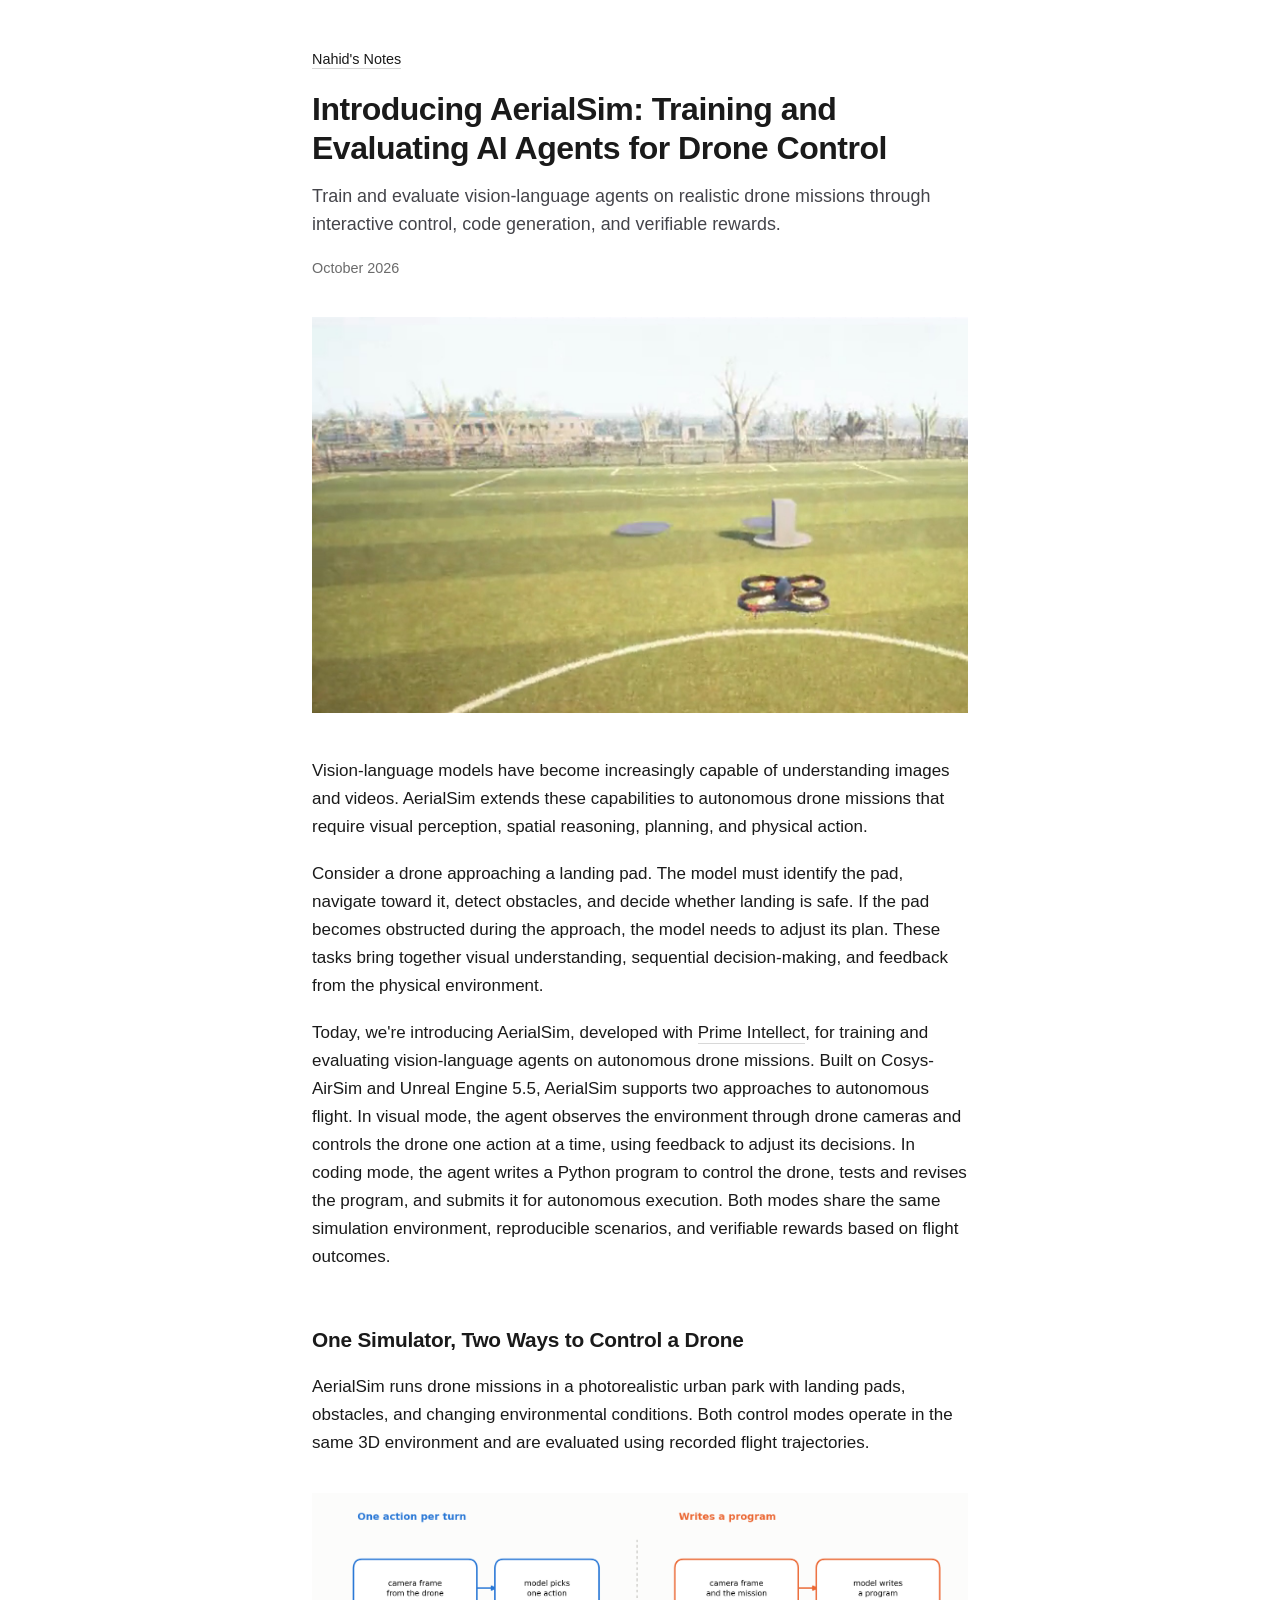
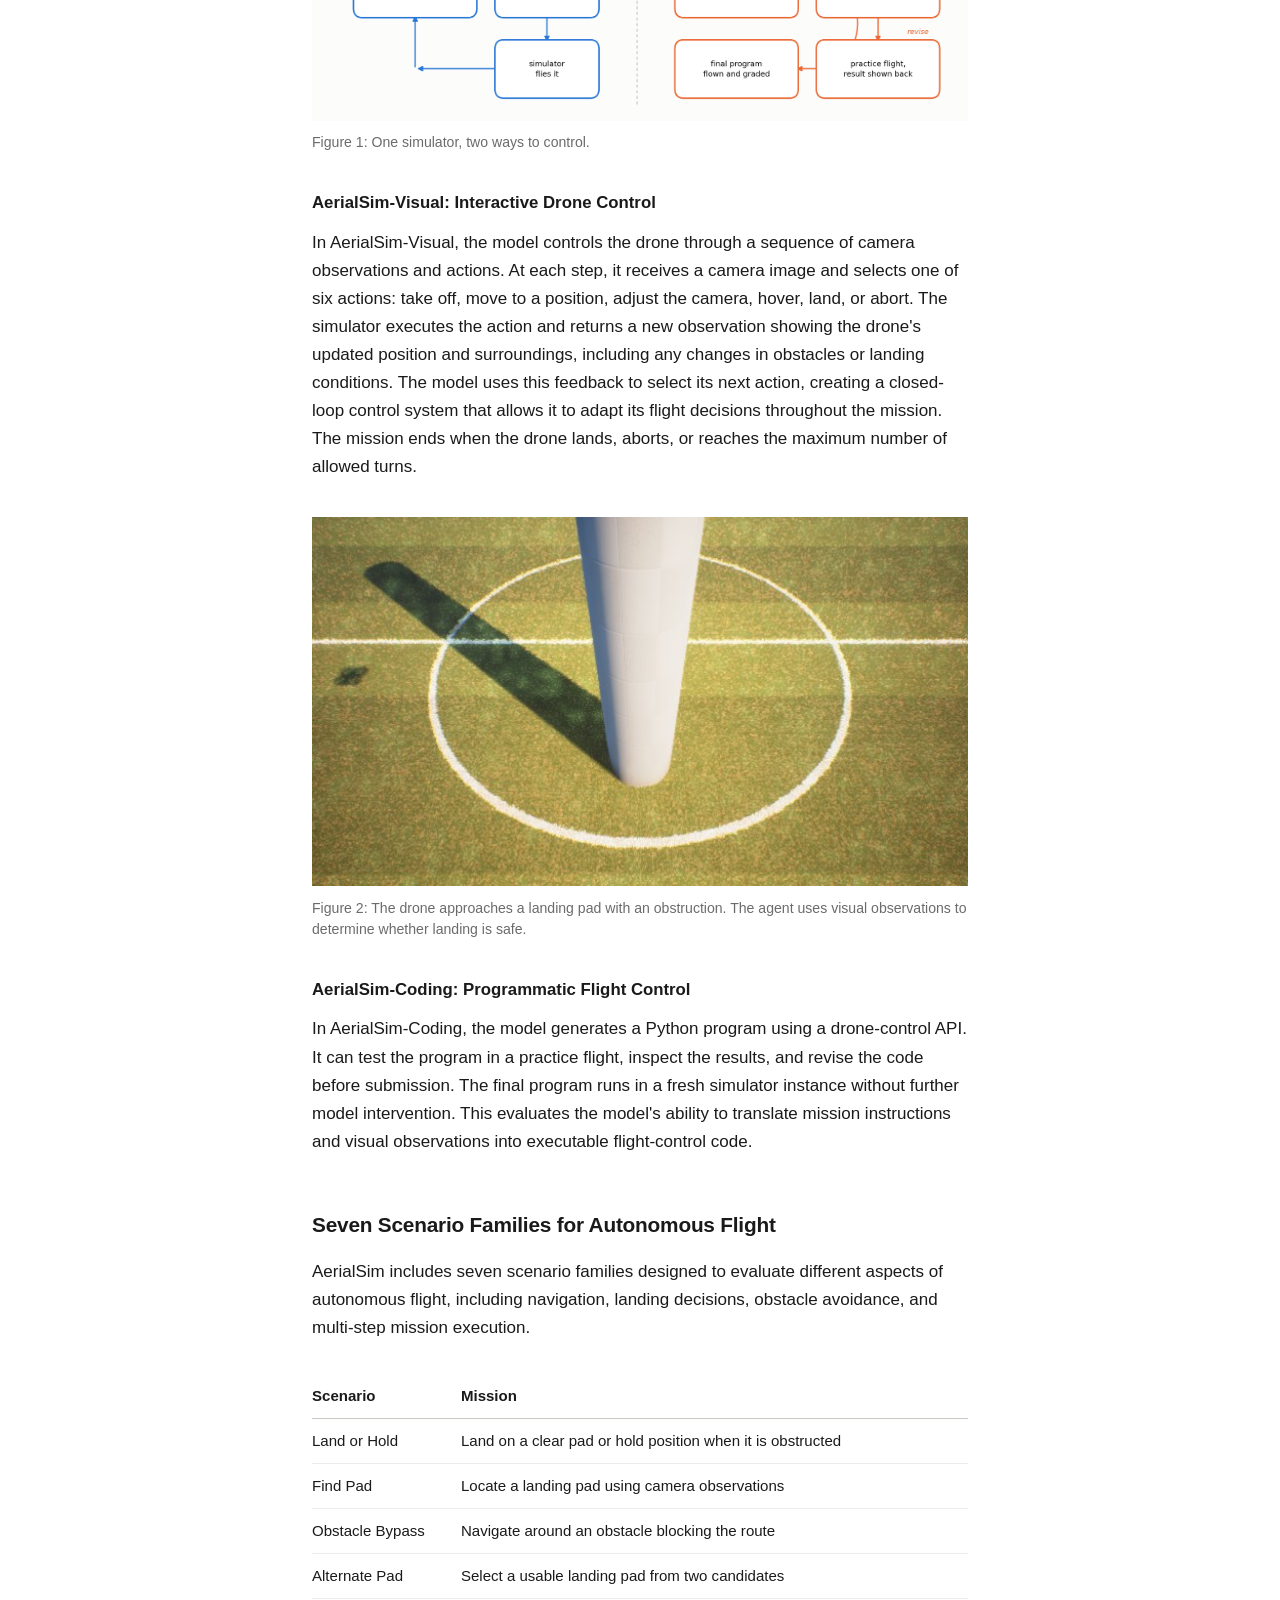
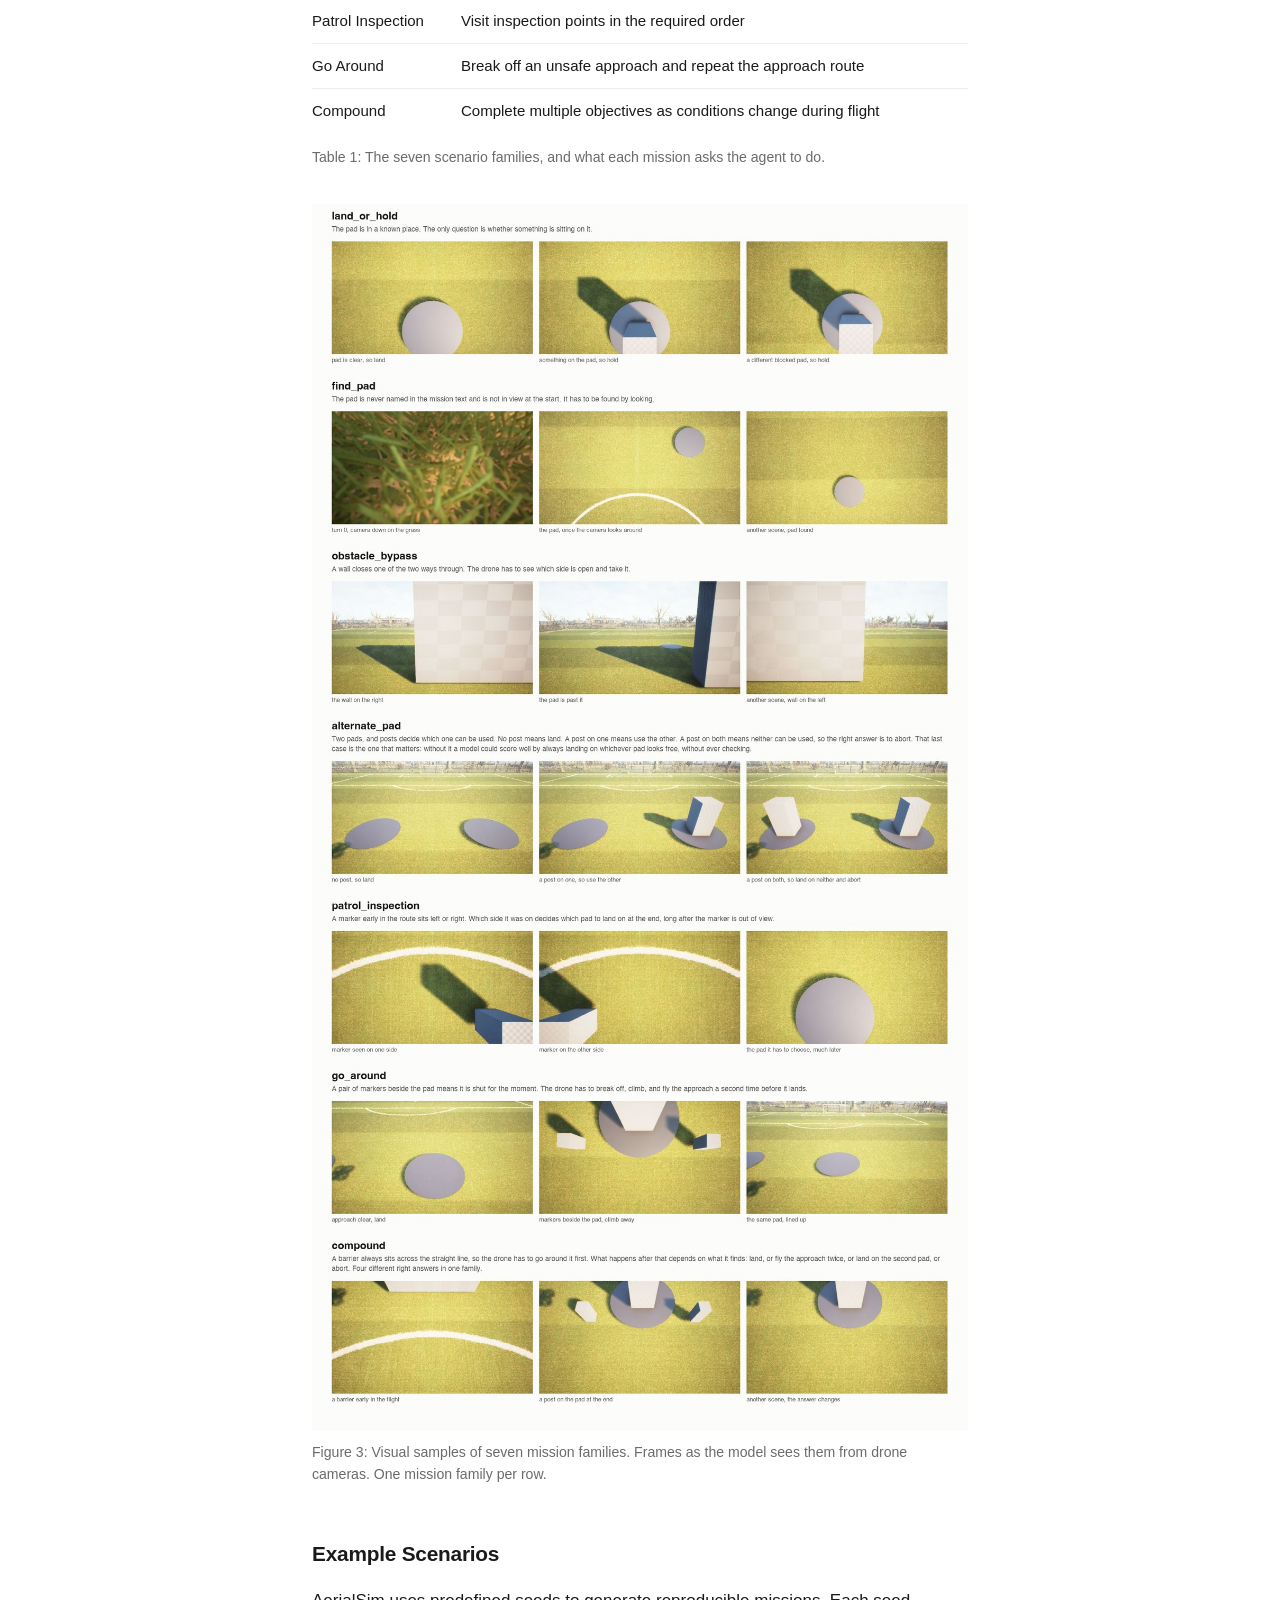
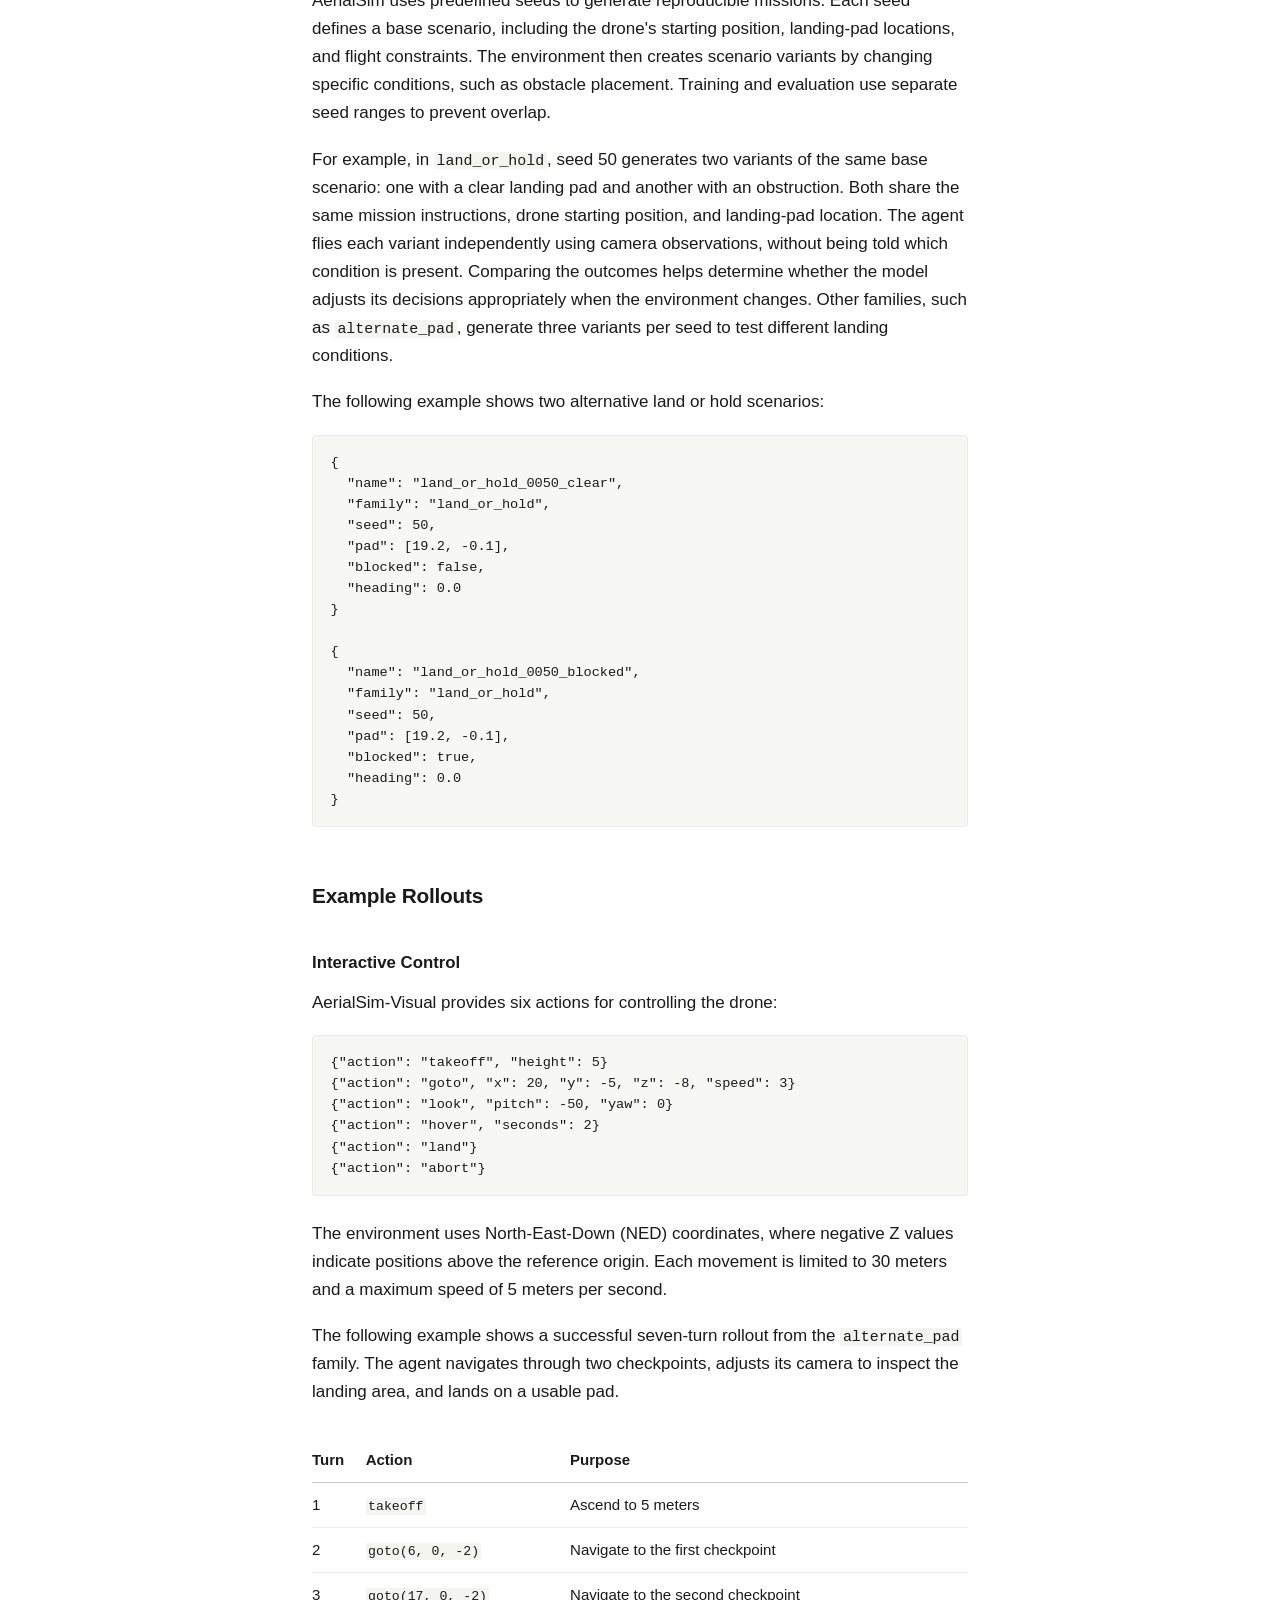
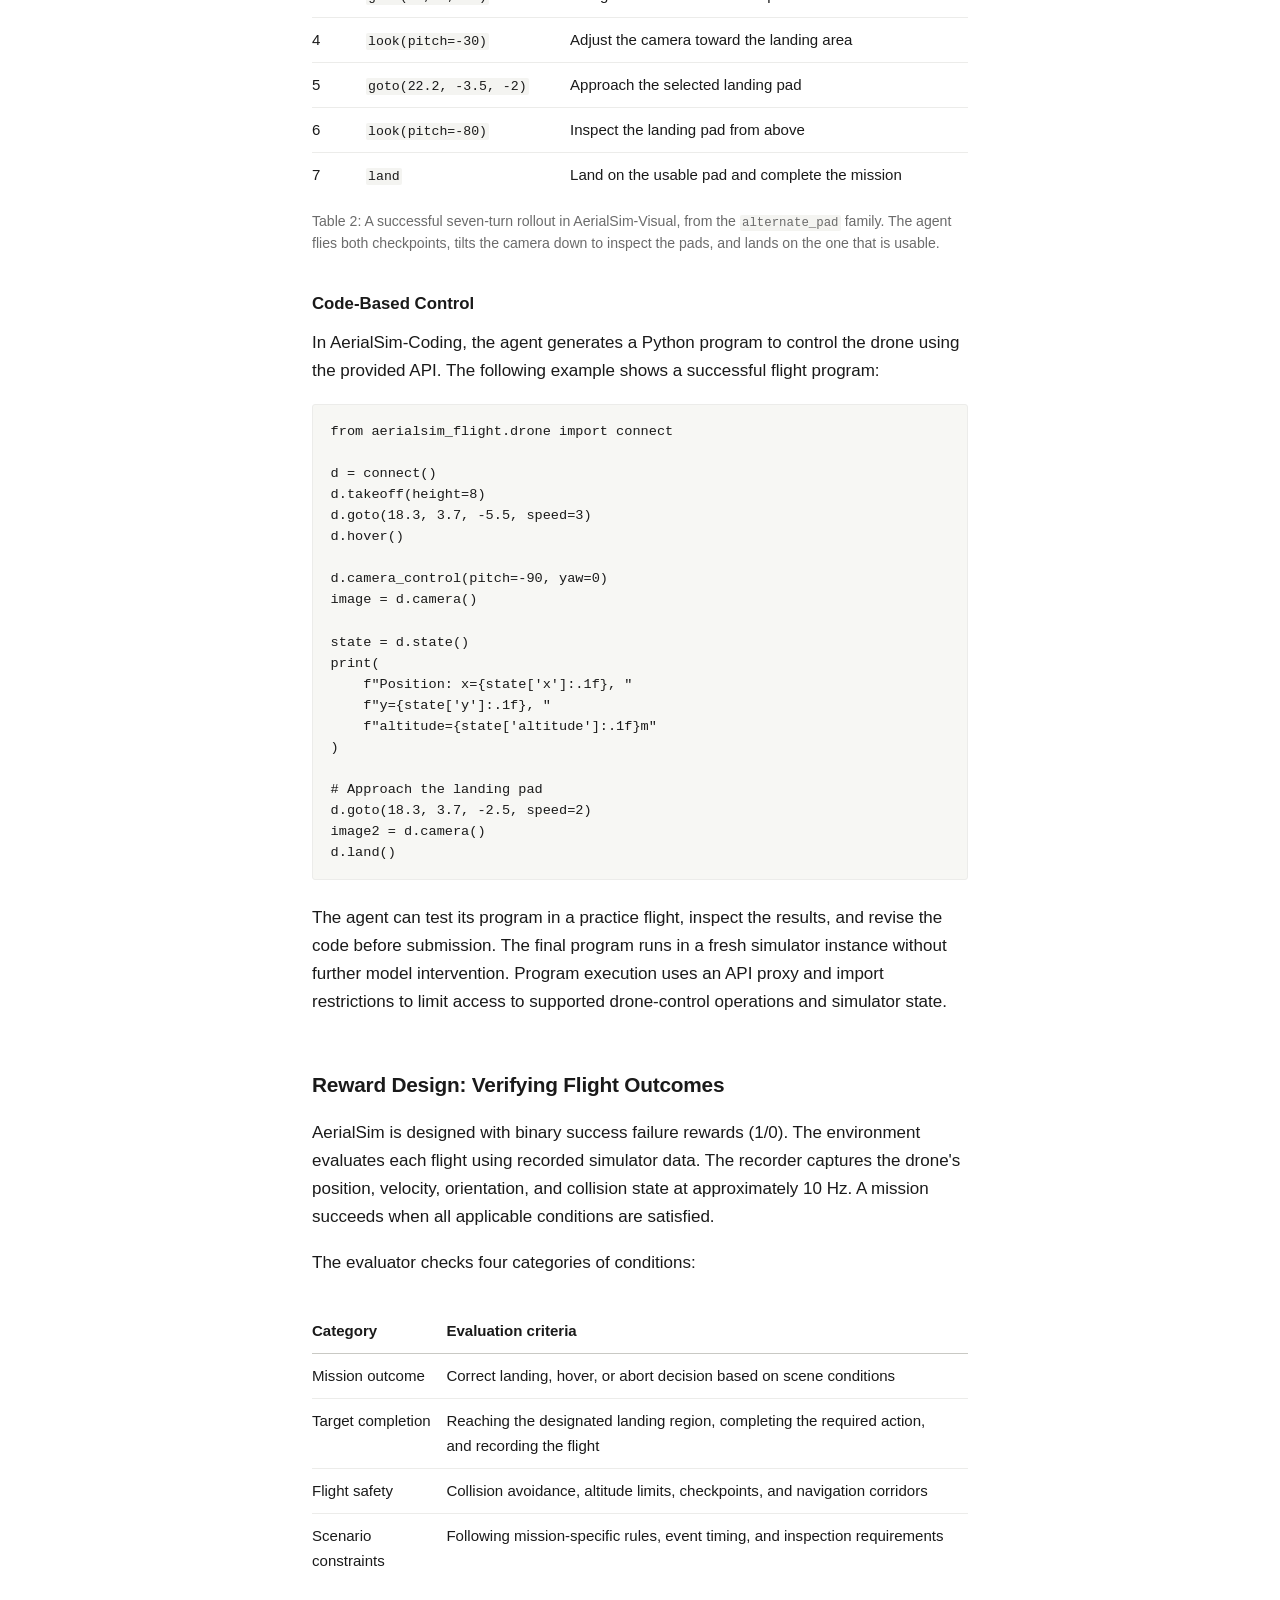
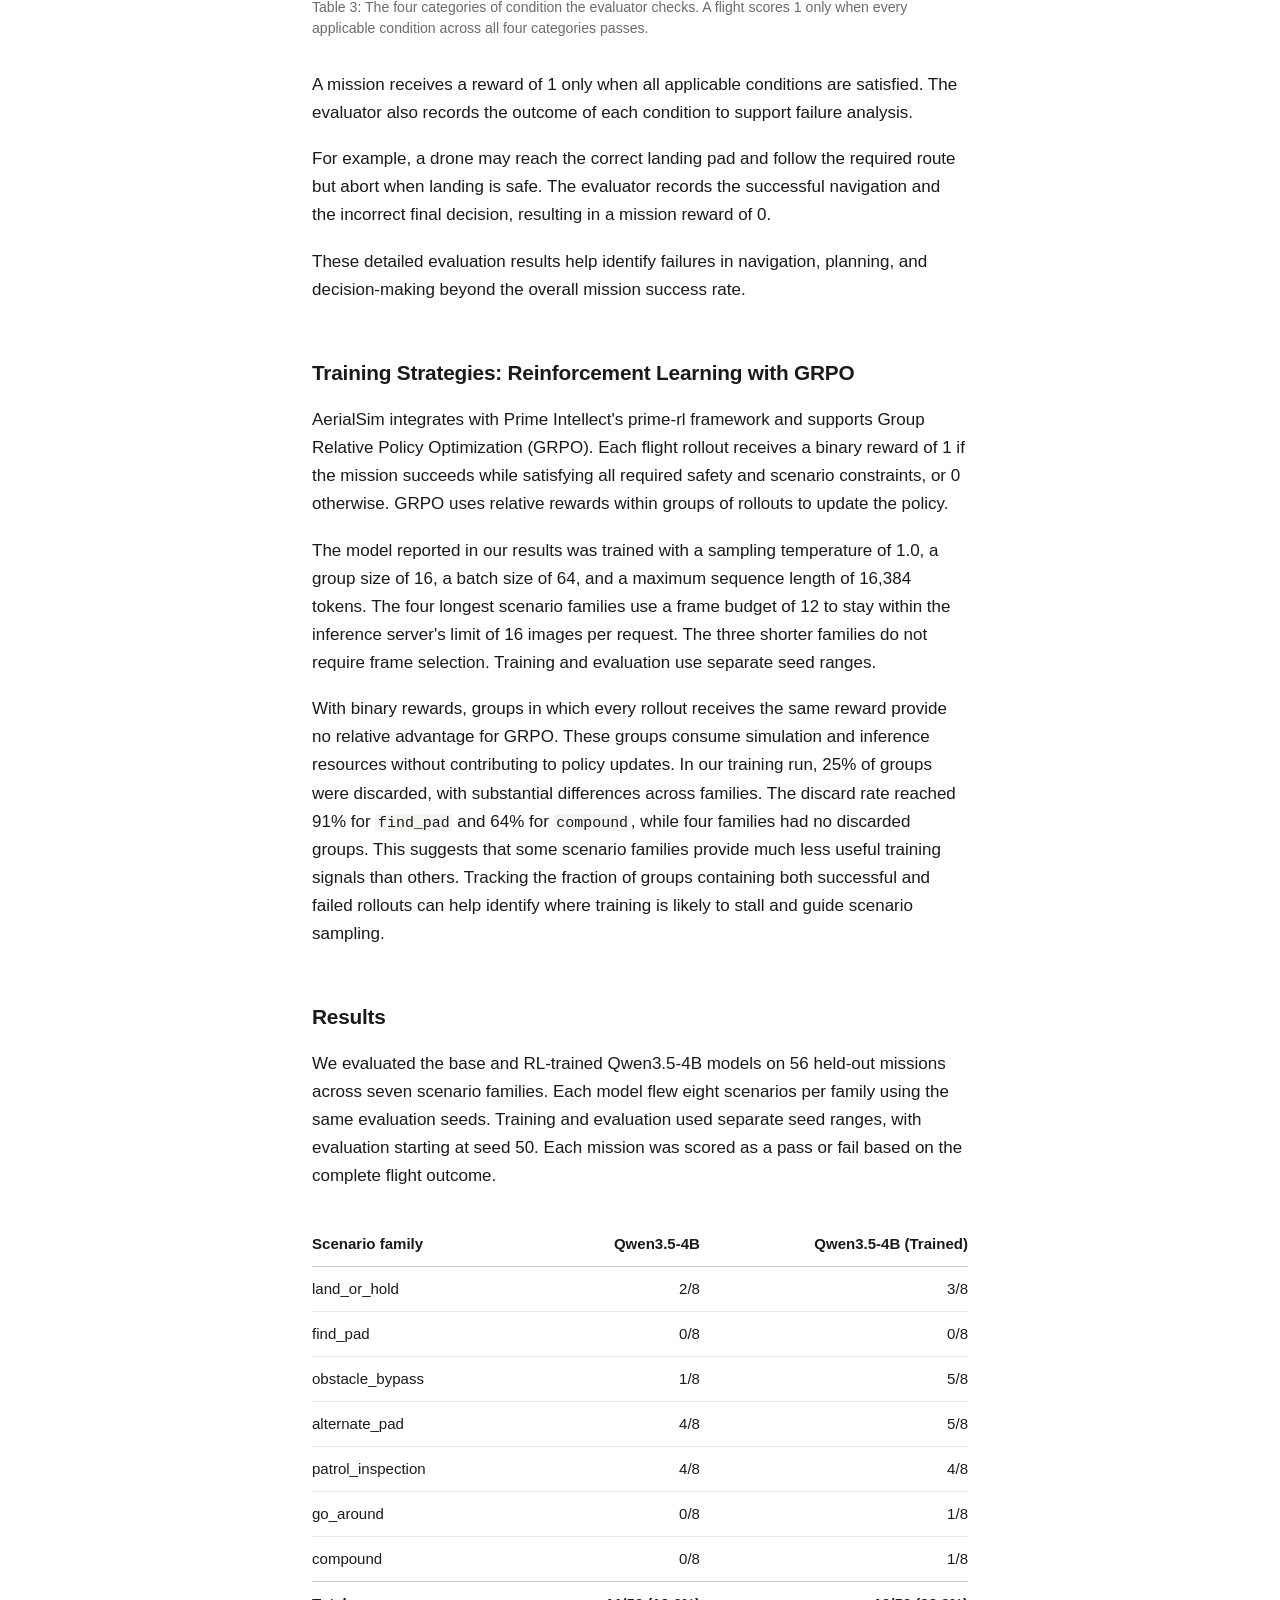
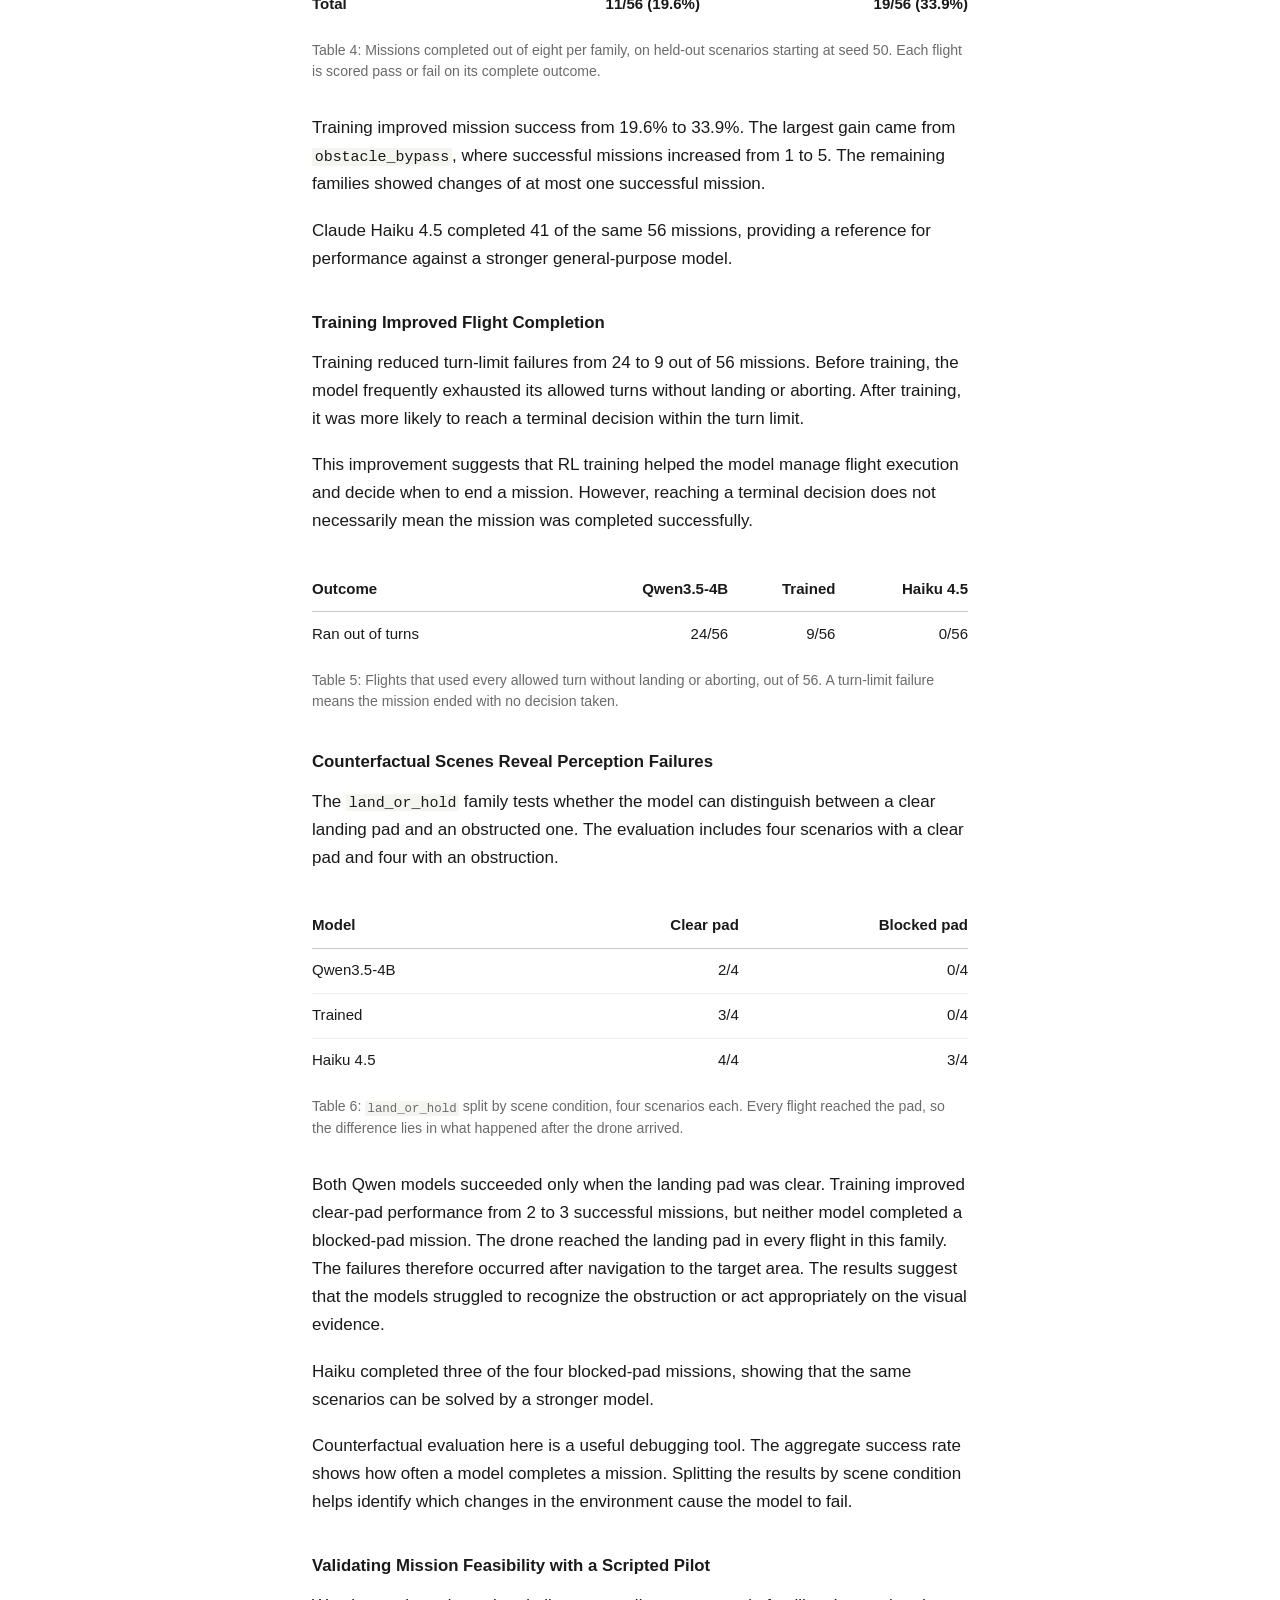
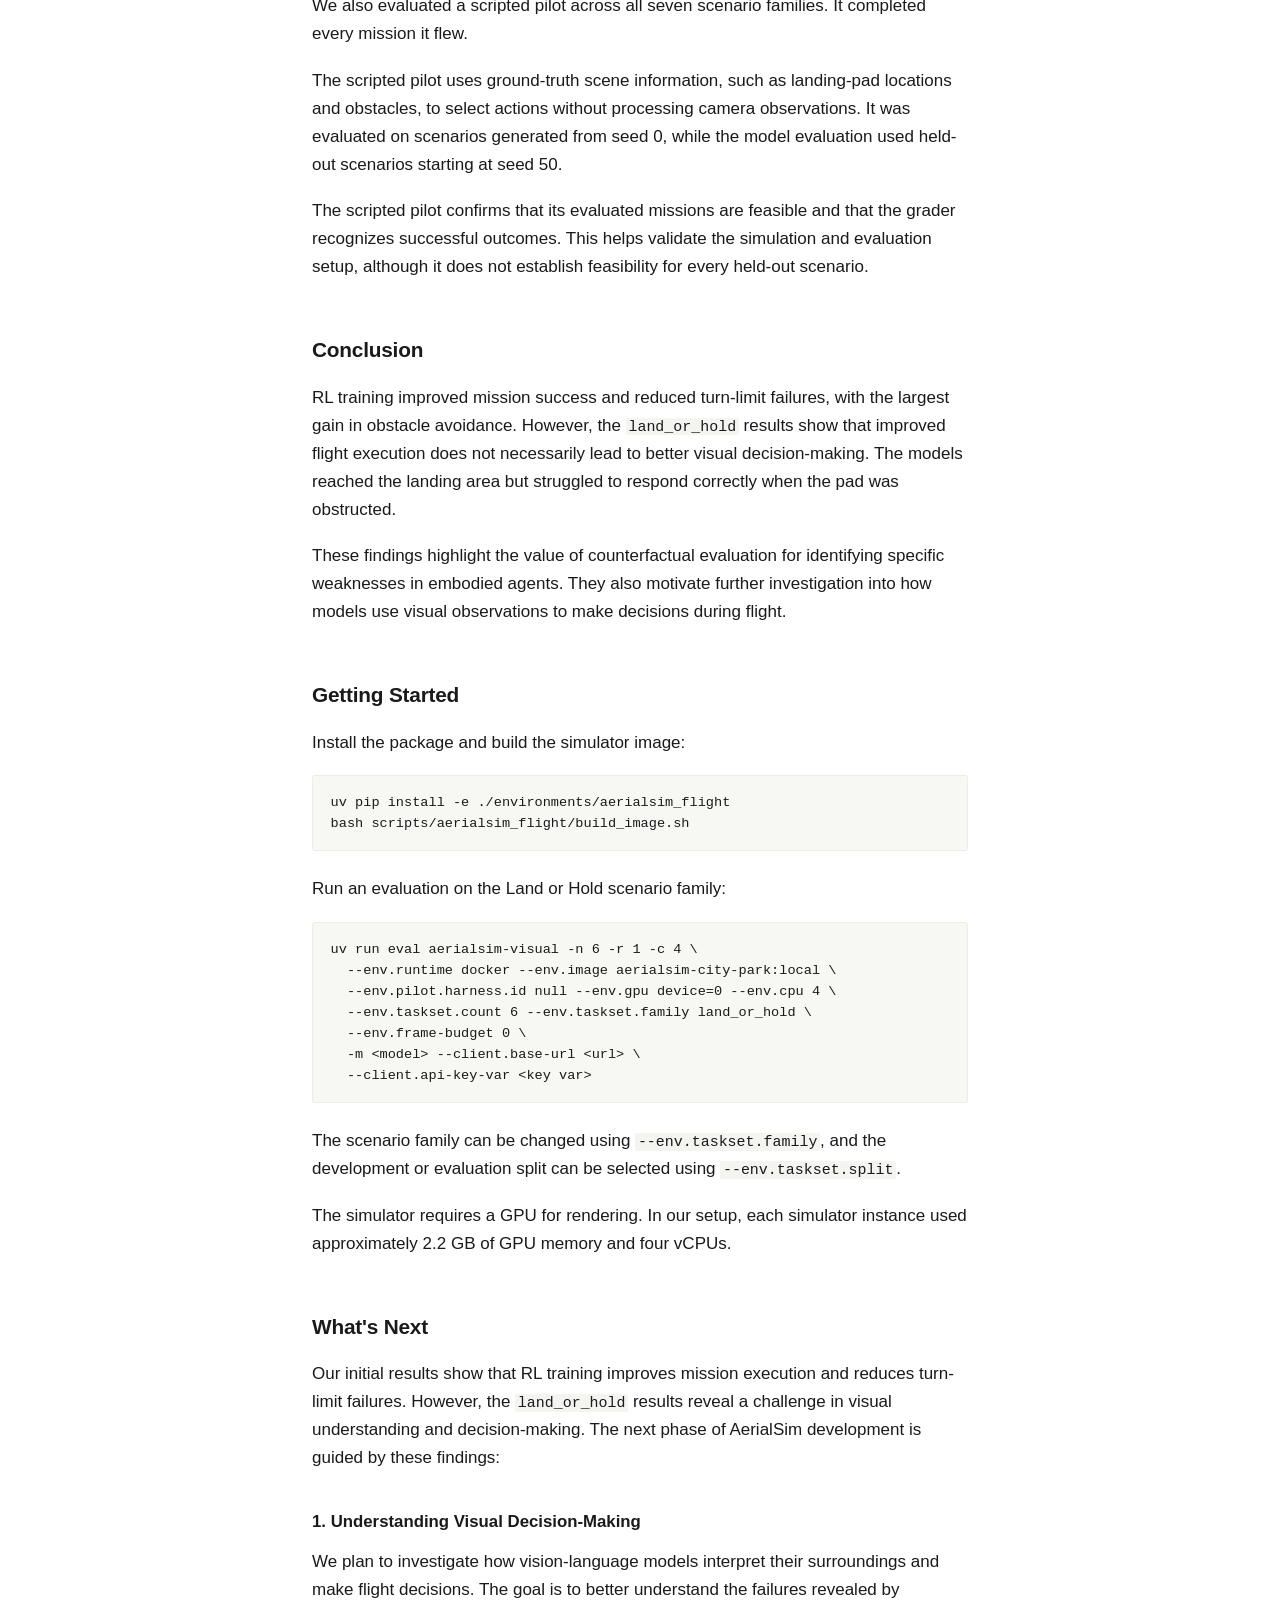
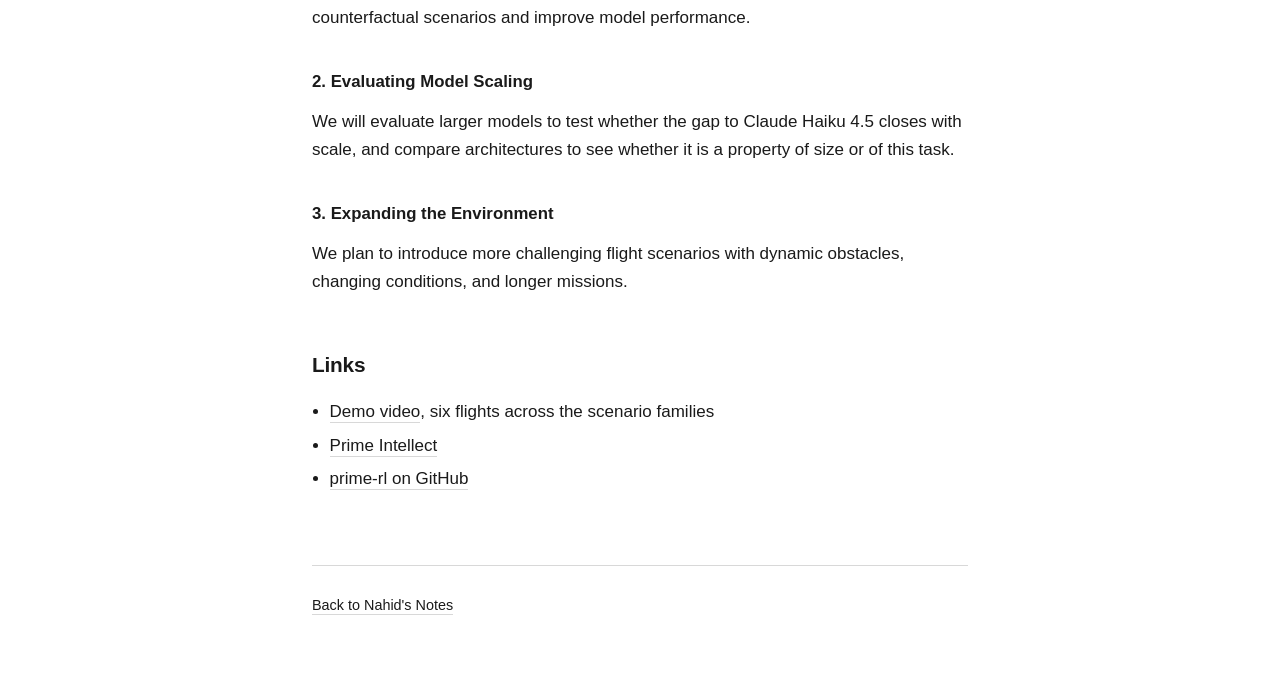
==== posts/aerialsim-env/index.html @ d4df6f6a "next steps: lead section 2 with scale More Models said little. Scale is the open question the result" ====
<!doctype html>
<html lang="en">
<head>
<meta charset="utf-8">
<meta name="viewport" content="width=device-width, initial-scale=1">
<title>Introducing AerialSim: Training and Evaluating AI Agents for Drone Control</title>
<meta name="description" content="Train and evaluate vision-language agents on realistic drone missions through interactive control, code generation, and verifiable rewards.">
<link rel="stylesheet" href="../../style.css">
</head>
<body>
<div class="wrap post">

<p class="back"><a href="/">Nahid's Notes</a></p>

<header>
  <h1>Introducing AerialSim: Training and Evaluating AI Agents for Drone Control</h1>
  <p class="standfirst">Train and evaluate vision-language agents on realistic drone missions through interactive control, code generation, and verifiable rewards.</p>
  <p class="meta">October 2026</p>
</header>

<figure class="hero">
  <img src="hero.jpg" alt="A drone hovering over a grass field, with a landing pad behind it that has a white block standing on it" width="1336" height="808">
</figure>

<p>Vision-language models have become increasingly capable of understanding images and videos. AerialSim extends these capabilities to autonomous drone missions that require visual perception, spatial reasoning, planning, and physical action.</p>

<p>Consider a drone approaching a landing pad. The model must identify the pad, navigate toward it, detect obstacles, and decide whether landing is safe. If the pad becomes obstructed during the approach, the model needs to adjust its plan. These tasks bring together visual understanding, sequential decision-making, and feedback from the physical environment.</p>

<p>Today, we're introducing AerialSim, developed with <a href="http://www.primeintellect.ai/">Prime Intellect</a>, for training and evaluating vision-language agents on autonomous drone missions. Built on Cosys-AirSim and Unreal Engine 5.5, AerialSim supports two approaches to autonomous flight. In visual mode, the agent observes the environment through drone cameras and controls the drone one action at a time, using feedback to adjust its decisions. In coding mode, the agent writes a Python program to control the drone, tests and revises the program, and submits it for autonomous execution. Both modes share the same simulation environment, reproducible scenarios, and verifiable rewards based on flight outcomes.</p>

<h2>One Simulator, Two Ways to Control a Drone</h2>

<p>AerialSim runs drone missions in a photorealistic urban park with landing pads, obstacles, and changing environmental conditions. Both control modes operate in the same 3D environment and are evaluated using recorded flight trajectories.</p>

<figure>
  <img src="two-modes.png" alt="Diagram comparing interactive control and code generation in AerialSim" width="1600" height="555">
  <figcaption>Figure 1: One simulator, two ways to control.</figcaption>
</figure>

<h3>AerialSim-Visual: Interactive Drone Control</h3>

<p>In AerialSim-Visual, the model controls the drone through a sequence of camera observations and actions. At each step, it receives a camera image and selects one of six actions: take off, move to a position, adjust the camera, hover, land, or abort. The simulator executes the action and returns a new observation showing the drone's updated position and surroundings, including any changes in obstacles or landing conditions. The model uses this feedback to select its next action, creating a closed-loop control system that allows it to adapt its flight decisions throughout the mission. The mission ends when the drone lands, aborts, or reaches the maximum number of allowed turns.</p>

<figure>
  <img src="drone-view.jpg" alt="Drone camera view of a landing pad with an obstruction on it" width="640" height="360">
  <figcaption>Figure 2: The drone approaches a landing pad with an obstruction. The agent uses visual observations to determine whether landing is safe.</figcaption>
</figure>

<h3>AerialSim-Coding: Programmatic Flight Control</h3>

<p>In AerialSim-Coding, the model generates a Python program using a drone-control API. It can test the program in a practice flight, inspect the results, and revise the code before submission. The final program runs in a fresh simulator instance without further model intervention. This evaluates the model's ability to translate mission instructions and visual observations into executable flight-control code.</p>

<h2>Seven Scenario Families for Autonomous Flight</h2>

<p>AerialSim includes seven scenario families designed to evaluate different aspects of autonomous flight, including navigation, landing decisions, obstacle avoidance, and multi-step mission execution.</p>

<div class="tablewrap">
<table>
  <caption>Table 1: The seven scenario families, and what each mission asks the agent to do.</caption>
  <thead><tr><th scope="col">Scenario</th><th scope="col">Mission</th></tr></thead>
  <tbody>
    <tr><td>Land or Hold</td><td>Land on a clear pad or hold position when it is obstructed</td></tr>
    <tr><td>Find Pad</td><td>Locate a landing pad using camera observations</td></tr>
    <tr><td>Obstacle Bypass</td><td>Navigate around an obstacle blocking the route</td></tr>
    <tr><td>Alternate Pad</td><td>Select a usable landing pad from two candidates</td></tr>
    <tr><td>Patrol Inspection</td><td>Visit inspection points in the required order</td></tr>
    <tr><td>Go Around</td><td>Break off an unsafe approach and repeat the approach route</td></tr>
    <tr><td>Compound</td><td>Complete multiple objectives as conditions change during flight</td></tr>
  </tbody>
</table>
</div>

<figure>
  <img src="seven-families.jpg" alt="Three camera frames from each of the seven scenario families, one family per row" width="1240" height="2320">
  <figcaption>Figure 3: Visual samples of seven mission families. Frames as the model sees them from drone cameras. One mission family per row.</figcaption>
</figure>

<h2>Example Scenarios</h2>

<p>AerialSim uses predefined seeds to generate reproducible missions. Each seed defines a base scenario, including the drone's starting position, landing-pad locations, and flight constraints. The environment then creates scenario variants by changing specific conditions, such as obstacle placement. Training and evaluation use separate seed ranges to prevent overlap.</p>

<p>For example, in <code>land_or_hold</code>, seed 50 generates two variants of the same base scenario: one with a clear landing pad and another with an obstruction. Both share the same mission instructions, drone starting position, and landing-pad location. The agent flies each variant independently using camera observations, without being told which condition is present. Comparing the outcomes helps determine whether the model adjusts its decisions appropriately when the environment changes. Other families, such as <code>alternate_pad</code>, generate three variants per seed to test different landing conditions.</p>

<p>The following example shows two alternative land or hold scenarios:</p>

<pre><code>{
  "name": "land_or_hold_0050_clear",
  "family": "land_or_hold",
  "seed": 50,
  "pad": [19.2, -0.1],
  "blocked": false,
  "heading": 0.0
}

{
  "name": "land_or_hold_0050_blocked",
  "family": "land_or_hold",
  "seed": 50,
  "pad": [19.2, -0.1],
  "blocked": true,
  "heading": 0.0
}</code></pre>

<h2>Example Rollouts</h2>

<h3>Interactive Control</h3>

<p>AerialSim-Visual provides six actions for controlling the drone:</p>

<pre><code>{"action": "takeoff", "height": 5}
{"action": "goto", "x": 20, "y": -5, "z": -8, "speed": 3}
{"action": "look", "pitch": -50, "yaw": 0}
{"action": "hover", "seconds": 2}
{"action": "land"}
{"action": "abort"}</code></pre>

<p>The environment uses North-East-Down (NED) coordinates, where negative Z values indicate positions above the reference origin. Each movement is limited to 30 meters and a maximum speed of 5 meters per second.</p>

<p>The following example shows a successful seven-turn rollout from the <code>alternate_pad</code> family. The agent navigates through two checkpoints, adjusts its camera to inspect the landing area, and lands on a usable pad.</p>

<div class="tablewrap">
<table>
  <caption>Table 2: A successful seven-turn rollout in AerialSim-Visual, from the <code>alternate_pad</code> family. The agent flies both checkpoints, tilts the camera down to inspect the pads, and lands on the one that is usable.</caption>
  <thead><tr><th scope="col">Turn</th><th scope="col">Action</th><th scope="col">Purpose</th></tr></thead>
  <tbody>
    <tr><td>1</td><td><code>takeoff</code></td><td>Ascend to 5 meters</td></tr>
    <tr><td>2</td><td><code>goto(6, 0, -2)</code></td><td>Navigate to the first checkpoint</td></tr>
    <tr><td>3</td><td><code>goto(17, 0, -2)</code></td><td>Navigate to the second checkpoint</td></tr>
    <tr><td>4</td><td><code>look(pitch=-30)</code></td><td>Adjust the camera toward the landing area</td></tr>
    <tr><td>5</td><td><code>goto(22.2, -3.5, -2)</code></td><td>Approach the selected landing pad</td></tr>
    <tr><td>6</td><td><code>look(pitch=-80)</code></td><td>Inspect the landing pad from above</td></tr>
    <tr><td>7</td><td><code>land</code></td><td>Land on the usable pad and complete the mission</td></tr>
  </tbody>
</table>
</div>

<h3>Code-Based Control</h3>

<p>In AerialSim-Coding, the agent generates a Python program to control the drone using the provided API. The following example shows a successful flight program:</p>

<pre><code>from aerialsim_flight.drone import connect

d = connect()
d.takeoff(height=8)
d.goto(18.3, 3.7, -5.5, speed=3)
d.hover()

d.camera_control(pitch=-90, yaw=0)
image = d.camera()

state = d.state()
print(
    f"Position: x={state['x']:.1f}, "
    f"y={state['y']:.1f}, "
    f"altitude={state['altitude']:.1f}m"
)

# Approach the landing pad
d.goto(18.3, 3.7, -2.5, speed=2)
image2 = d.camera()
d.land()</code></pre>

<p>The agent can test its program in a practice flight, inspect the results, and revise the code before submission. The final program runs in a fresh simulator instance without further model intervention. Program execution uses an API proxy and import restrictions to limit access to supported drone-control operations and simulator state.</p>

<h2>Reward Design: Verifying Flight Outcomes</h2>

<p>AerialSim is designed with binary success failure rewards (1/0). The environment evaluates each flight using recorded simulator data. The recorder captures the drone's position, velocity, orientation, and collision state at approximately 10 Hz. A mission succeeds when all applicable conditions are satisfied.</p>

<p>The evaluator checks four categories of conditions:</p>

<div class="tablewrap">
<table>
  <caption>Table 3: The four categories of condition the evaluator checks. A flight scores 1 only when every applicable condition across all four categories passes.</caption>
  <thead><tr><th scope="col">Category</th><th scope="col">Evaluation criteria</th></tr></thead>
  <tbody>
    <tr><td>Mission outcome</td><td>Correct landing, hover, or abort decision based on scene conditions</td></tr>
    <tr><td>Target completion</td><td>Reaching the designated landing region, completing the required action, and recording the flight</td></tr>
    <tr><td>Flight safety</td><td>Collision avoidance, altitude limits, checkpoints, and navigation corridors</td></tr>
    <tr><td>Scenario constraints</td><td>Following mission-specific rules, event timing, and inspection requirements</td></tr>
  </tbody>
</table>
</div>

<p>A mission receives a reward of 1 only when all applicable conditions are satisfied. The evaluator also records the outcome of each condition to support failure analysis.</p>

<p>For example, a drone may reach the correct landing pad and follow the required route but abort when landing is safe. The evaluator records the successful navigation and the incorrect final decision, resulting in a mission reward of 0.</p>

<p>These detailed evaluation results help identify failures in navigation, planning, and decision-making beyond the overall mission success rate.</p>

<h2>Training Strategies: Reinforcement Learning with GRPO</h2>

<p>AerialSim integrates with Prime Intellect's prime-rl framework and supports Group Relative Policy Optimization (GRPO). Each flight rollout receives a binary reward of 1 if the mission succeeds while satisfying all required safety and scenario constraints, or 0 otherwise. GRPO uses relative rewards within groups of rollouts to update the policy.</p>

<p>The model reported in our results was trained with a sampling temperature of 1.0, a group size of 16, a batch size of 64, and a maximum sequence length of 16,384 tokens. The four longest scenario families use a frame budget of 12 to stay within the inference server's limit of 16 images per request. The three shorter families do not require frame selection. Training and evaluation use separate seed ranges.</p>

<p>With binary rewards, groups in which every rollout receives the same reward provide no relative advantage for GRPO. These groups consume simulation and inference resources without contributing to policy updates. In our training run, 25% of groups were discarded, with substantial differences across families. The discard rate reached 91% for <code>find_pad</code> and 64% for <code>compound</code>, while four families had no discarded groups. This suggests that some scenario families provide much less useful training signals than others. Tracking the fraction of groups containing both successful and failed rollouts can help identify where training is likely to stall and guide scenario sampling.</p>

<h2>Results</h2>

<p>We evaluated the base and RL-trained Qwen3.5-4B models on 56 held-out missions across seven scenario families. Each model flew eight scenarios per family using the same evaluation seeds. Training and evaluation used separate seed ranges, with evaluation starting at seed 50. Each mission was scored as a pass or fail based on the complete flight outcome.</p>

<div class="tablewrap">
<table class="num">
  <caption>Table 4: Missions completed out of eight per family, on held-out scenarios starting at seed 50. Each flight is scored pass or fail on its complete outcome.</caption>
  <thead><tr><th scope="col">Scenario family</th><th scope="col">Qwen3.5-4B</th><th scope="col">Qwen3.5-4B (Trained)</th></tr></thead>
  <tbody>
    <tr><td>land_or_hold</td><td>2/8</td><td>3/8</td></tr>
    <tr><td>find_pad</td><td>0/8</td><td>0/8</td></tr>
    <tr><td>obstacle_bypass</td><td>1/8</td><td>5/8</td></tr>
    <tr><td>alternate_pad</td><td>4/8</td><td>5/8</td></tr>
    <tr><td>patrol_inspection</td><td>4/8</td><td>4/8</td></tr>
    <tr><td>go_around</td><td>0/8</td><td>1/8</td></tr>
    <tr><td>compound</td><td>0/8</td><td>1/8</td></tr>
  </tbody>
  <tfoot><tr><th scope="row">Total</th><td>11/56 (19.6%)</td><td>19/56 (33.9%)</td></tr></tfoot>
</table>
</div>

<p>Training improved mission success from 19.6% to 33.9%. The largest gain came from <code>obstacle_bypass</code>, where successful missions increased from 1 to 5. The remaining families showed changes of at most one successful mission.</p>

<p>Claude Haiku 4.5 completed 41 of the same 56 missions, providing a reference for performance against a stronger general-purpose model.</p>

<h3>Training Improved Flight Completion</h3>

<p>Training reduced turn-limit failures from 24 to 9 out of 56 missions. Before training, the model frequently exhausted its allowed turns without landing or aborting. After training, it was more likely to reach a terminal decision within the turn limit.</p>

<p>This improvement suggests that RL training helped the model manage flight execution and decide when to end a mission. However, reaching a terminal decision does not necessarily mean the mission was completed successfully.</p>

<div class="tablewrap">
<table class="num">
  <caption>Table 5: Flights that used every allowed turn without landing or aborting, out of 56. A turn-limit failure means the mission ended with no decision taken.</caption>
  <thead><tr><th scope="col">Outcome</th><th scope="col">Qwen3.5-4B</th><th scope="col">Trained</th><th scope="col">Haiku 4.5</th></tr></thead>
  <tbody>
    <tr><td>Ran out of turns</td><td>24/56</td><td>9/56</td><td>0/56</td></tr>
  </tbody>
</table>
</div>

<h3>Counterfactual Scenes Reveal Perception Failures</h3>

<p>The <code>land_or_hold</code> family tests whether the model can distinguish between a clear landing pad and an obstructed one. The evaluation includes four scenarios with a clear pad and four with an obstruction.</p>

<div class="tablewrap">
<table class="num">
  <caption>Table 6: <code>land_or_hold</code> split by scene condition, four scenarios each. Every flight reached the pad, so the difference lies in what happened after the drone arrived.</caption>
  <thead><tr><th scope="col">Model</th><th scope="col">Clear pad</th><th scope="col">Blocked pad</th></tr></thead>
  <tbody>
    <tr><td>Qwen3.5-4B</td><td>2/4</td><td>0/4</td></tr>
    <tr><td>Trained</td><td>3/4</td><td>0/4</td></tr>
    <tr><td>Haiku 4.5</td><td>4/4</td><td>3/4</td></tr>
  </tbody>
</table>
</div>

<p>Both Qwen models succeeded only when the landing pad was clear. Training improved clear-pad performance from 2 to 3 successful missions, but neither model completed a blocked-pad mission. The drone reached the landing pad in every flight in this family. The failures therefore occurred after navigation to the target area. The results suggest that the models struggled to recognize the obstruction or act appropriately on the visual evidence.</p>

<p>Haiku completed three of the four blocked-pad missions, showing that the same scenarios can be solved by a stronger model.</p>

<p>Counterfactual evaluation here is a useful debugging tool. The aggregate success rate shows how often a model completes a mission. Splitting the results by scene condition helps identify which changes in the environment cause the model to fail.</p>

<h3>Validating Mission Feasibility with a Scripted Pilot</h3>

<p>We also evaluated a scripted pilot across all seven scenario families. It completed every mission it flew.</p>

<p>The scripted pilot uses ground-truth scene information, such as landing-pad locations and obstacles, to select actions without processing camera observations. It was evaluated on scenarios generated from seed 0, while the model evaluation used held-out scenarios starting at seed 50.</p>

<p>The scripted pilot confirms that its evaluated missions are feasible and that the grader recognizes successful outcomes. This helps validate the simulation and evaluation setup, although it does not establish feasibility for every held-out scenario.</p>

<h2>Conclusion</h2>

<p>RL training improved mission success and reduced turn-limit failures, with the largest gain in obstacle avoidance. However, the <code>land_or_hold</code> results show that improved flight execution does not necessarily lead to better visual decision-making. The models reached the landing area but struggled to respond correctly when the pad was obstructed.</p>

<p>These findings highlight the value of counterfactual evaluation for identifying specific weaknesses in embodied agents. They also motivate further investigation into how models use visual observations to make decisions during flight.</p>

<h2>Getting Started</h2>

<p>Install the package and build the simulator image:</p>

<pre><code>uv pip install -e ./environments/aerialsim_flight
bash scripts/aerialsim_flight/build_image.sh</code></pre>

<p>Run an evaluation on the Land or Hold scenario family:</p>

<pre><code>uv run eval aerialsim-visual -n 6 -r 1 -c 4 \
  --env.runtime docker --env.image aerialsim-city-park:local \
  --env.pilot.harness.id null --env.gpu device=0 --env.cpu 4 \
  --env.taskset.count 6 --env.taskset.family land_or_hold \
  --env.frame-budget 0 \
  -m &lt;model&gt; --client.base-url &lt;url&gt; \
  --client.api-key-var &lt;key var&gt;</code></pre>

<p>The scenario family can be changed using <code>--env.taskset.family</code>, and the development or evaluation split can be selected using <code>--env.taskset.split</code>.</p>

<p>The simulator requires a GPU for rendering. In our setup, each simulator instance used approximately 2.2 GB of GPU memory and four vCPUs.</p>

<h2>What's Next</h2>

<p>Our initial results show that RL training improves mission execution and reduces turn-limit failures. However, the <code>land_or_hold</code> results reveal a challenge in visual understanding and decision-making. The next phase of AerialSim development is guided by these findings:</p>

<h3>1. Understanding Visual Decision-Making</h3>

<p>We plan to investigate how vision-language models interpret their surroundings and make flight decisions. The goal is to better understand the failures revealed by counterfactual scenarios and improve model performance.</p>

<h3>2. Evaluating Model Scaling</h3>

<p>We will evaluate larger models to test whether the gap to Claude Haiku 4.5 closes with scale, and compare architectures to see whether it is a property of size or of this task.</p>

<h3>3. Expanding the Environment</h3>

<p>We plan to introduce more challenging flight scenarios with dynamic obstacles, changing conditions, and longer missions.</p>

<h2>Links</h2>

<ul class="linklist">
  <li><a href="https://youtu.be/I6MW7YdCCJI">Demo video</a>, six flights across the scenario families</li>
  <li><a href="http://www.primeintellect.ai/">Prime Intellect</a></li>
  <li><a href="https://github.com/PrimeIntellect-ai/prime-rl">prime-rl on GitHub</a></li>
</ul>

<p class="back"><a href="/">Back to Nahid's Notes</a></p>

</div>
</body>
</html>
---- style.css ----
:root {
  --bg: #ffffff;
  --ink: #1a1a1a;
  --muted: #6b6b6b;
  --faint: #d8d8d8;
  --link: #1a1a1a;
}

*, *::before, *::after { box-sizing: border-box; }

html { -webkit-text-size-adjust: 100%; }

body {
  margin: 0;
  background: var(--bg);
  color: var(--ink);
  font: 17px/1.65 -apple-system, BlinkMacSystemFont, "Segoe UI", Helvetica, Arial, sans-serif;
  font-synthesis-weight: none;
  -webkit-font-smoothing: antialiased;
}

.wrap {
  max-width: 40rem;
  margin: 0 auto;
  padding: 5.5rem 1.5rem 4rem;
}

/* header */

.site {
  margin: 0 0 2.75rem;
  font-size: 0.9rem;
  letter-spacing: 0.02em;
  color: var(--muted);
}

h1 {
  margin: 0;
  font-size: 1.95rem;
  line-height: 1.25;
  font-weight: 600;
  letter-spacing: -0.015em;
}

/* writing */

main { margin-top: 4.5rem; }

h2 {
  margin: 0 0 1.75rem;
  font-size: 0.8rem;
  font-weight: 600;
  letter-spacing: 0.08em;
  text-transform: uppercase;
  color: var(--muted);
}

.entry { margin-bottom: 2.5rem; }
.entry:last-child { margin-bottom: 0; }

.entry h3 {
  margin: 0;
  font-size: 1.1rem;
  line-height: 1.45;
  font-weight: 600;
}

.soon {
  display: inline-block;
  margin-left: 0.5rem;
  font-size: 0.72rem;
  font-weight: 500;
  letter-spacing: 0.04em;
  text-transform: uppercase;
  color: var(--muted);
  white-space: nowrap;
  vertical-align: 0.1em;
}

.meta {
  margin: 0.4rem 0 0;
  font-size: 0.9rem;
  color: var(--muted);
}

.desc {
  margin: 0.5rem 0 0;
  color: var(--ink);
}

/* footer */

footer {
  margin-top: 6rem;
  padding-top: 1.75rem;
  border-top: 1px solid var(--faint);
}

.links {
  margin: 0;
  padding: 0;
  list-style: none;
  display: flex;
  flex-wrap: wrap;
  gap: 0.5rem 1.5rem;
  font-size: 0.92rem;
}

a {
  color: var(--link);
  text-decoration: none;
  border-bottom: 1px solid var(--faint);
  padding-bottom: 1px;
}

a:hover { border-bottom-color: var(--ink); }

a:focus-visible {
  outline: 2px solid var(--ink);
  outline-offset: 3px;
  border-radius: 1px;
}

/* small screens */

@media (max-width: 34rem) {
  .wrap { padding: 3.5rem 1rem 3rem; }
  h1 { font-size: 1.65rem; }
  main { margin-top: 3.5rem; }
  footer { margin-top: 4rem; }
}

/* ---------- post pages ---------- */

.post { max-width: 44rem; padding-top: 3rem; }

.back {
  margin: 0 0 3rem;
  font-size: 0.9rem;
  color: var(--muted);
}
.post > .back:last-child {
  margin: 4.5rem 0 0;
  padding-top: 1.75rem;
  border-top: 1px solid var(--faint);
}

.post h1 {
  font-size: 2rem;
  line-height: 1.2;
  margin: 0 0 1rem;
}

.standfirst {
  margin: 0 0 1rem;
  font-size: 1.12rem;
  line-height: 1.55;
  color: #44444a;
}

.post .meta { margin: 0; }

.post h2 {
  margin: 3.25rem 0 1rem;
  font-size: 1.3rem;
  font-weight: 600;
  letter-spacing: -0.01em;
  text-transform: none;
  color: var(--ink);
}

.post h3 {
  margin: 2.25rem 0 0.75rem;
  font-size: 1.05rem;
  font-weight: 600;
}

.post p { margin: 0 0 1.15rem; }

/* hero */

.hero {
  margin: 2.25rem 0 2.75rem;
}
.hero img {
  display: block;
  width: 100%;
  height: auto;
  background: #f2f2ef;
}

/* figures */

figure { margin: 2.25rem 0; }

figure img {
  display: block;
  width: 100%;
  height: auto;
  background: #f2f2ef;
}

figcaption,
caption {
  margin-top: 0.7rem;
  font-size: 0.88rem;
  line-height: 1.5;
  color: var(--muted);
  text-align: left;
}

/* code */

pre {
  margin: 0 0 1.5rem;
  padding: 1rem 1.1rem;
  overflow-x: auto;
  background: #f7f7f4;
  border: 1px solid #ececea;
  border-radius: 3px;
  font-size: 0.85rem;
  line-height: 1.55;
}

pre code { font: inherit; background: none; padding: 0; }

code {
  font-family: ui-monospace, SFMono-Regular, Menlo, Consolas, monospace;
  font-size: 0.88em;
  background: #f4f4f1;
  padding: 0.05em 0.18em;
  border-radius: 2px;
}

/* tables */

.tablewrap { margin: 2rem 0; overflow-x: auto; }

table {
  width: 100%;
  border-collapse: collapse;
  font-size: 0.94rem;
}

caption {
  caption-side: bottom;
  margin-top: 0.85rem;
}

th, td {
  text-align: left;
  padding: 0.6rem 0.9rem 0.6rem 0;
  border-bottom: 1px solid #ececea;
  vertical-align: top;
}

thead th {
  border-bottom: 1px solid #c9c9c4;
  font-weight: 600;
  white-space: nowrap;
}

tfoot th, tfoot td {
  border-bottom: none;
  border-top: 1px solid #c9c9c4;
  font-weight: 600;
}

table.num td:not(:first-child),
table.num th:not(:first-child) {
  text-align: right;
  padding-right: 0;
  white-space: nowrap;
}

tbody tr:last-child td { border-bottom: none; }

/* link list */

.linklist {
  margin: 0 0 1.15rem;
  padding-left: 1.1rem;
}
.linklist li { margin-bottom: 0.35rem; }

@media (max-width: 34rem) {
  .post { padding-top: 2rem; }
  .post h1 { font-size: 1.55rem; }
  .standfirst { font-size: 1.02rem; }
  .post h2 { margin-top: 2.5rem; font-size: 1.18rem; }
  .back { margin-bottom: 2rem; }
  pre { font-size: 0.78rem; padding: 0.85rem; }
  table { font-size: 0.88rem; }
  th, td { padding-right: 0.6rem; }
}
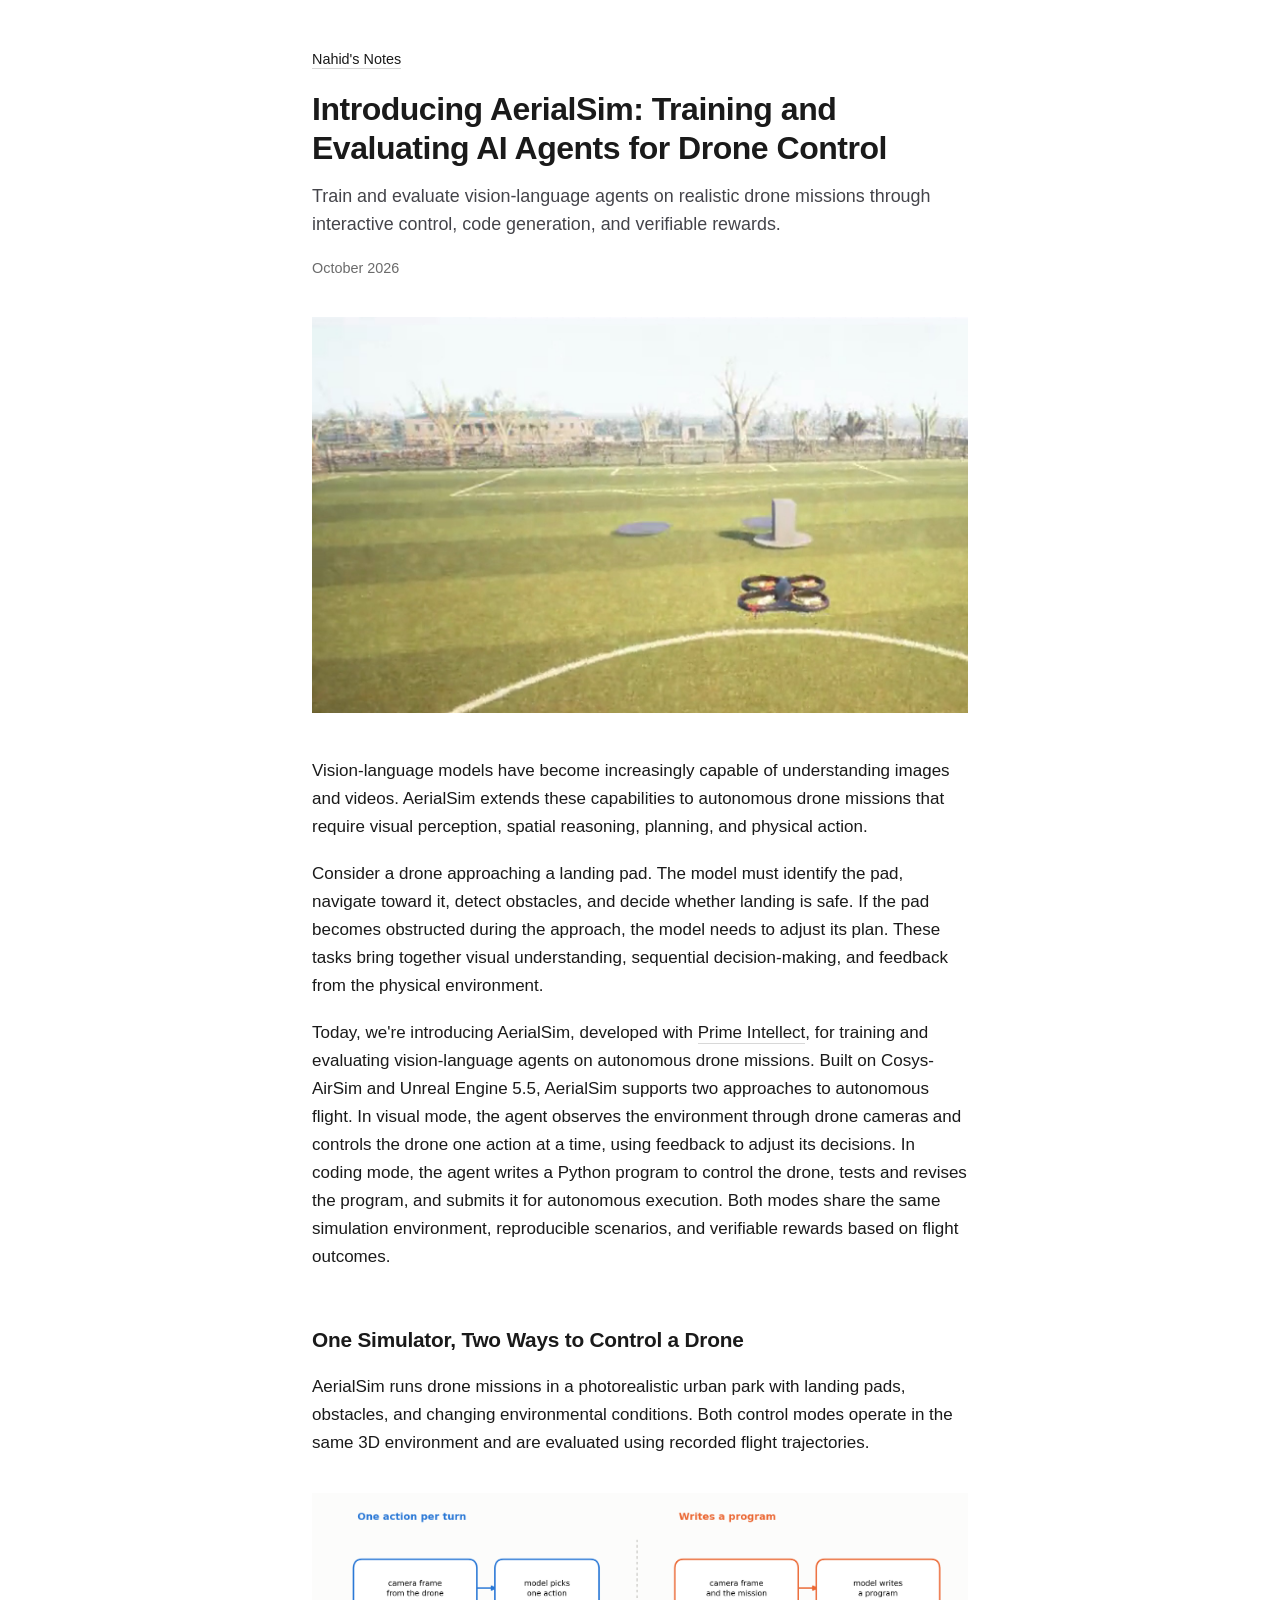
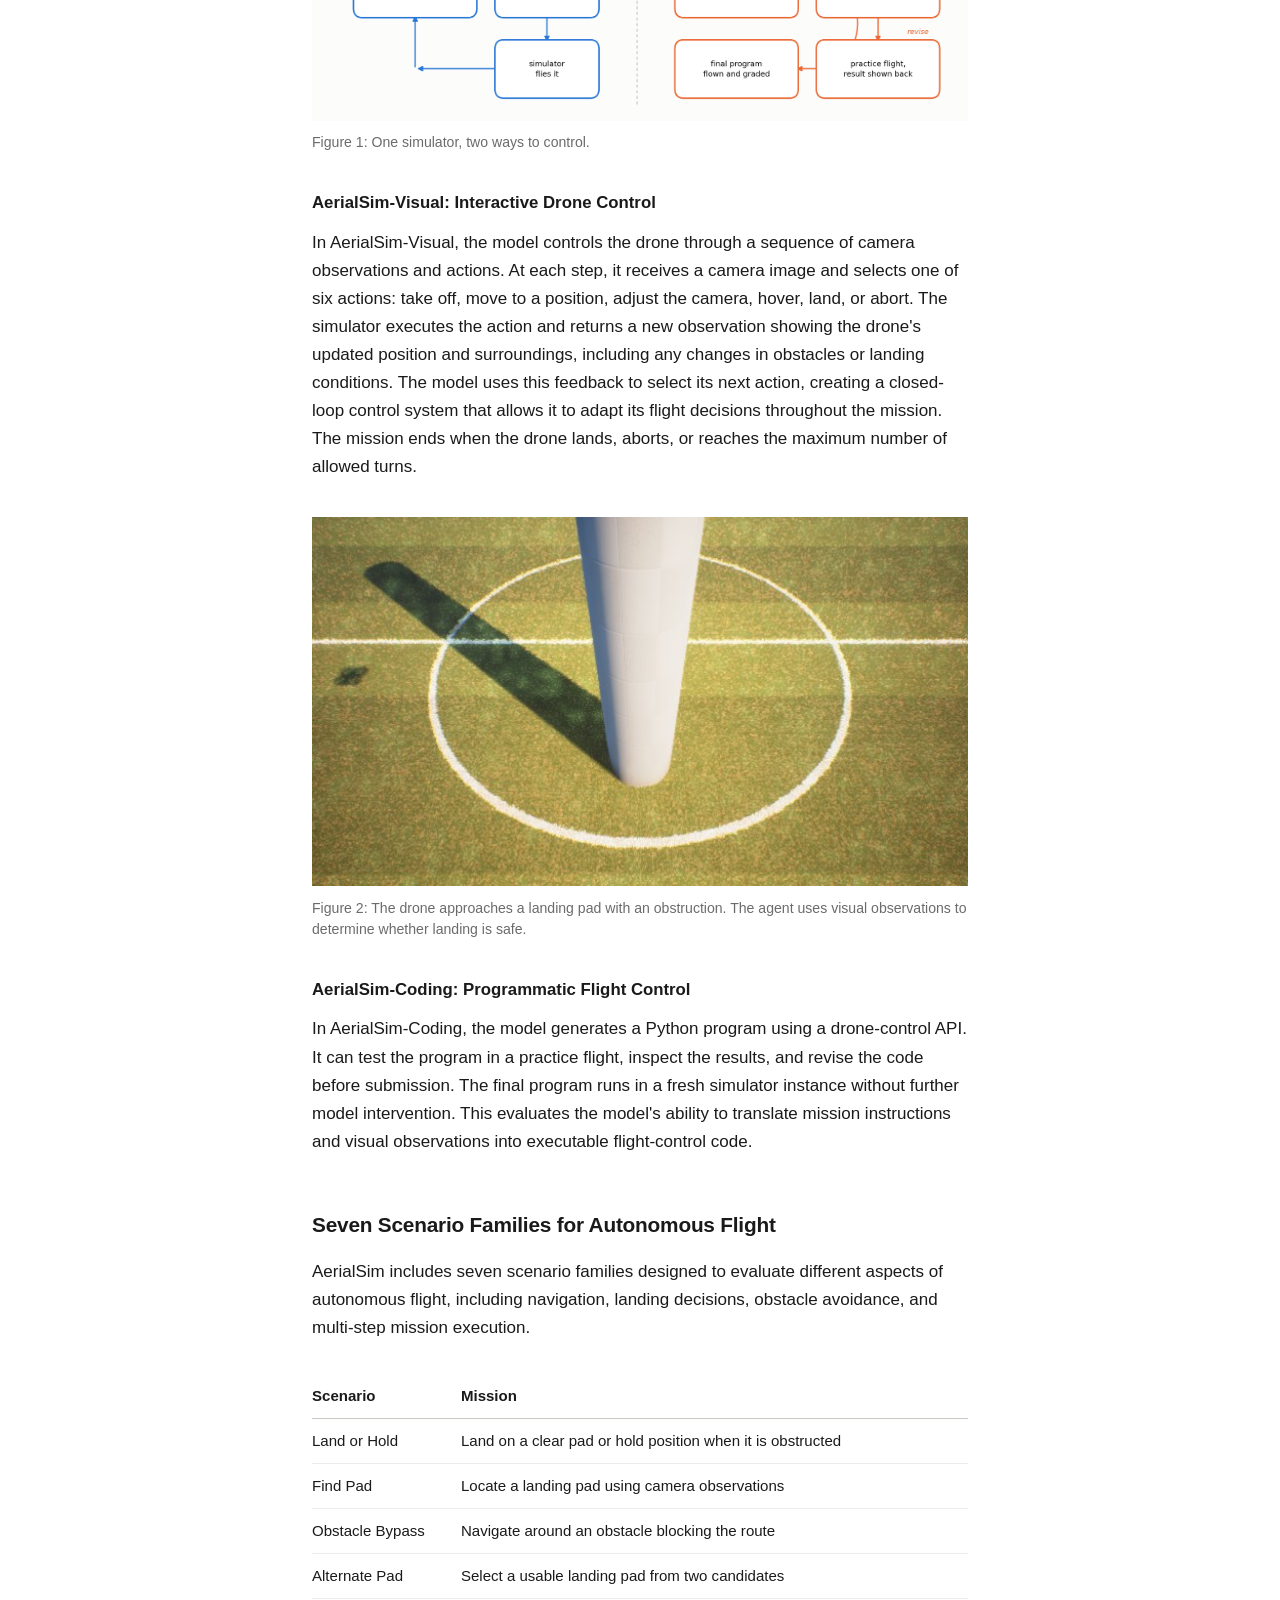
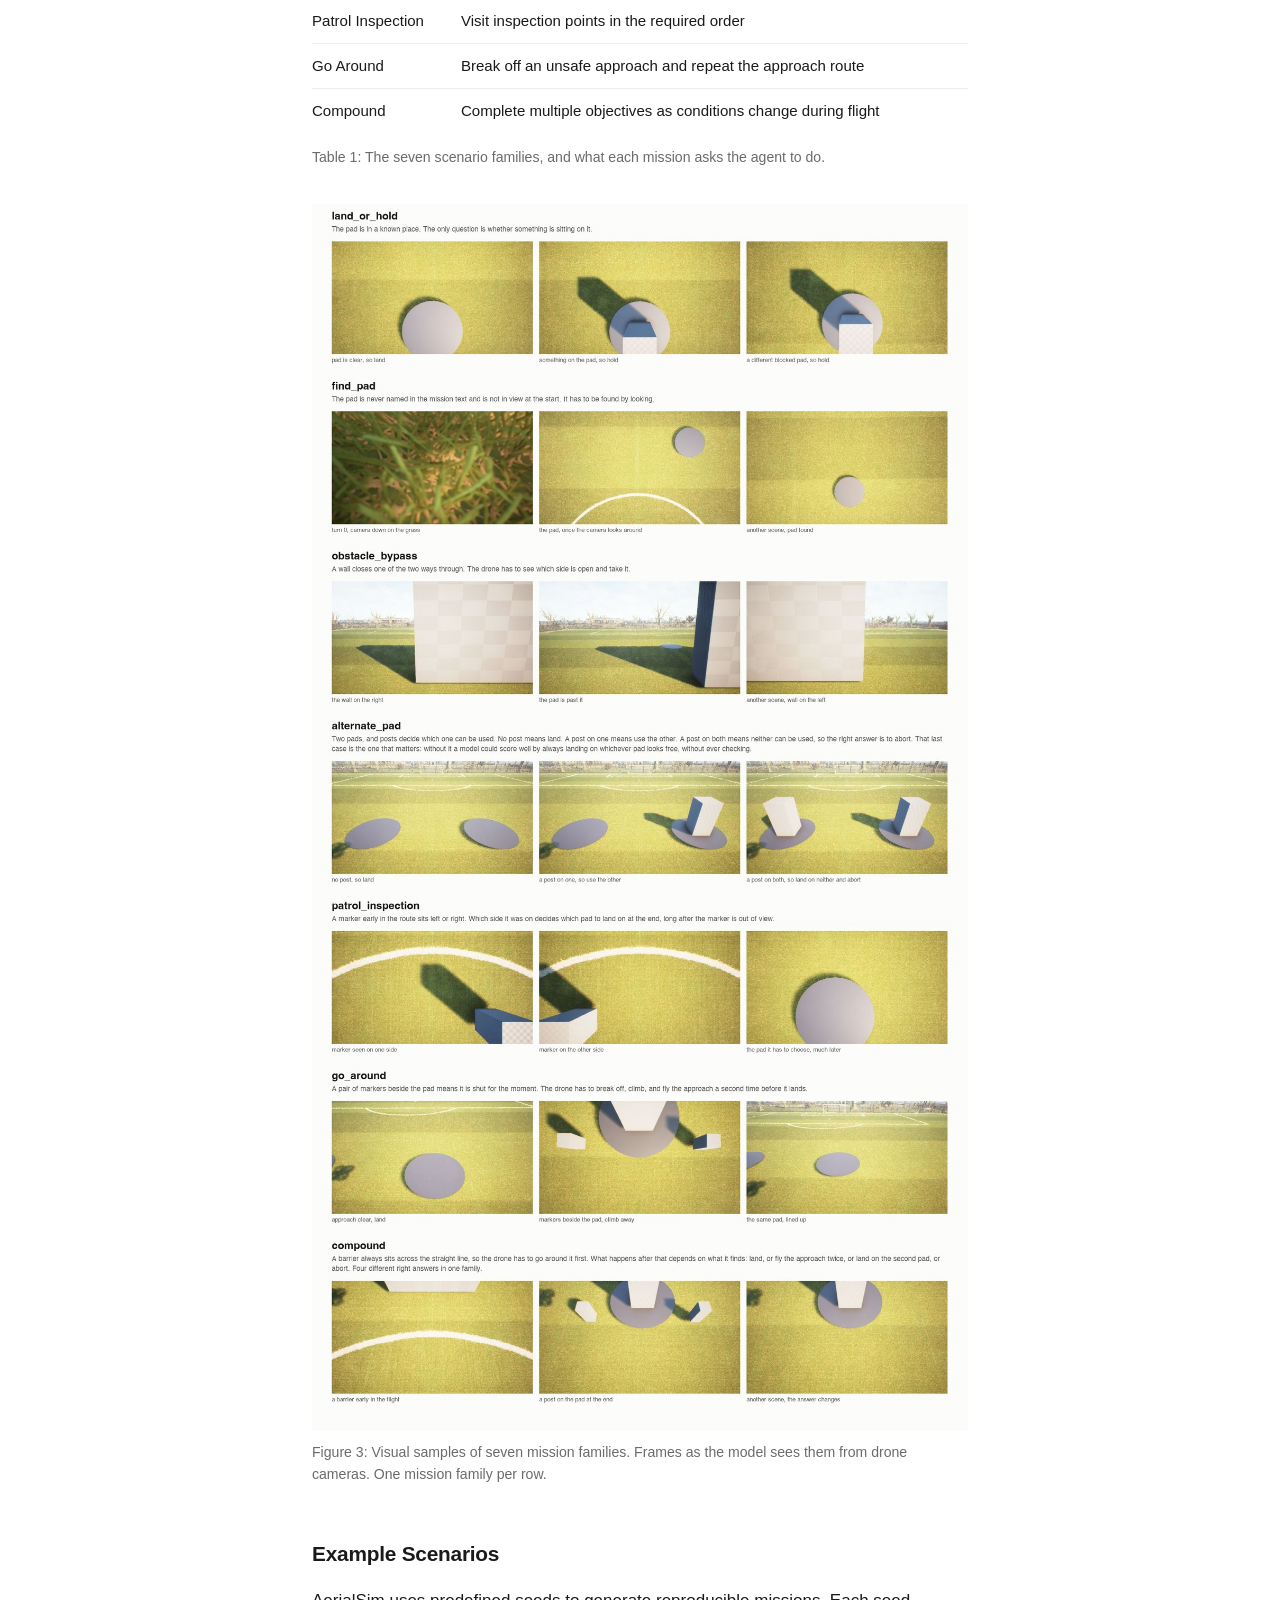
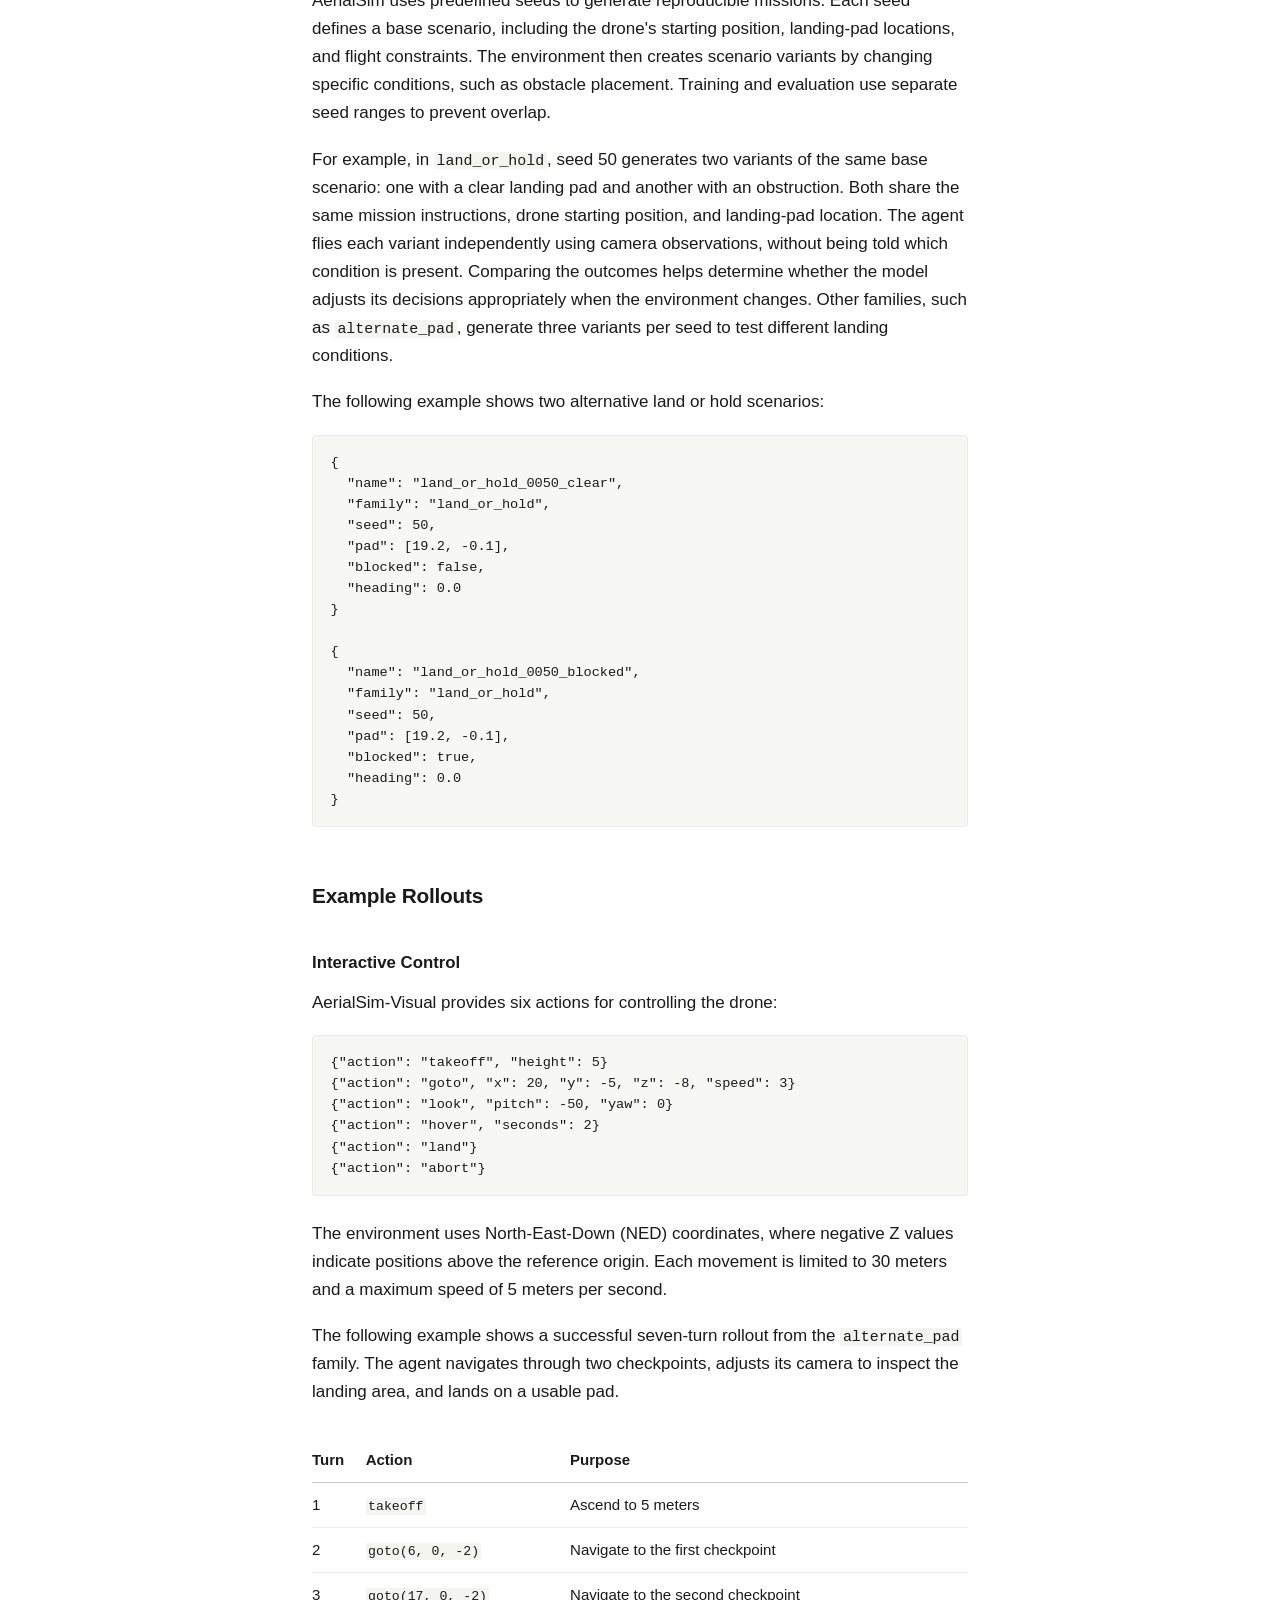
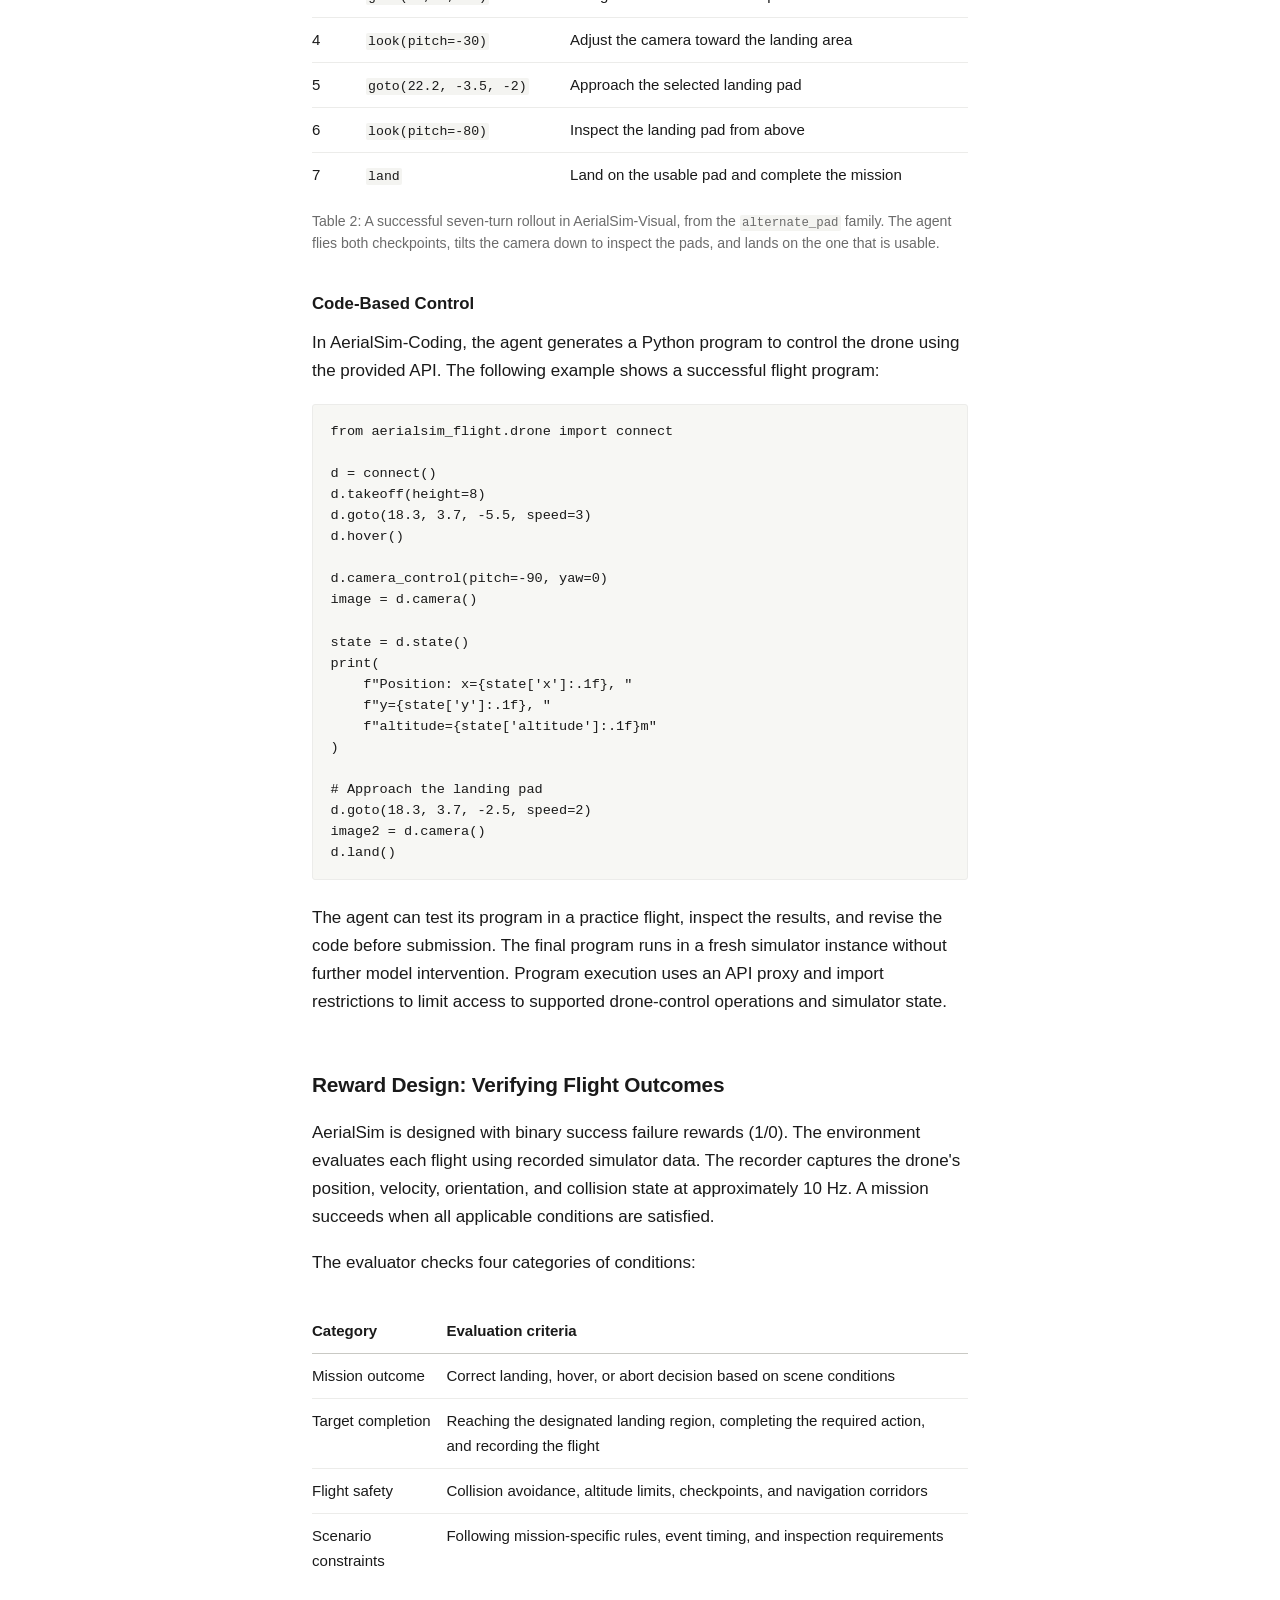
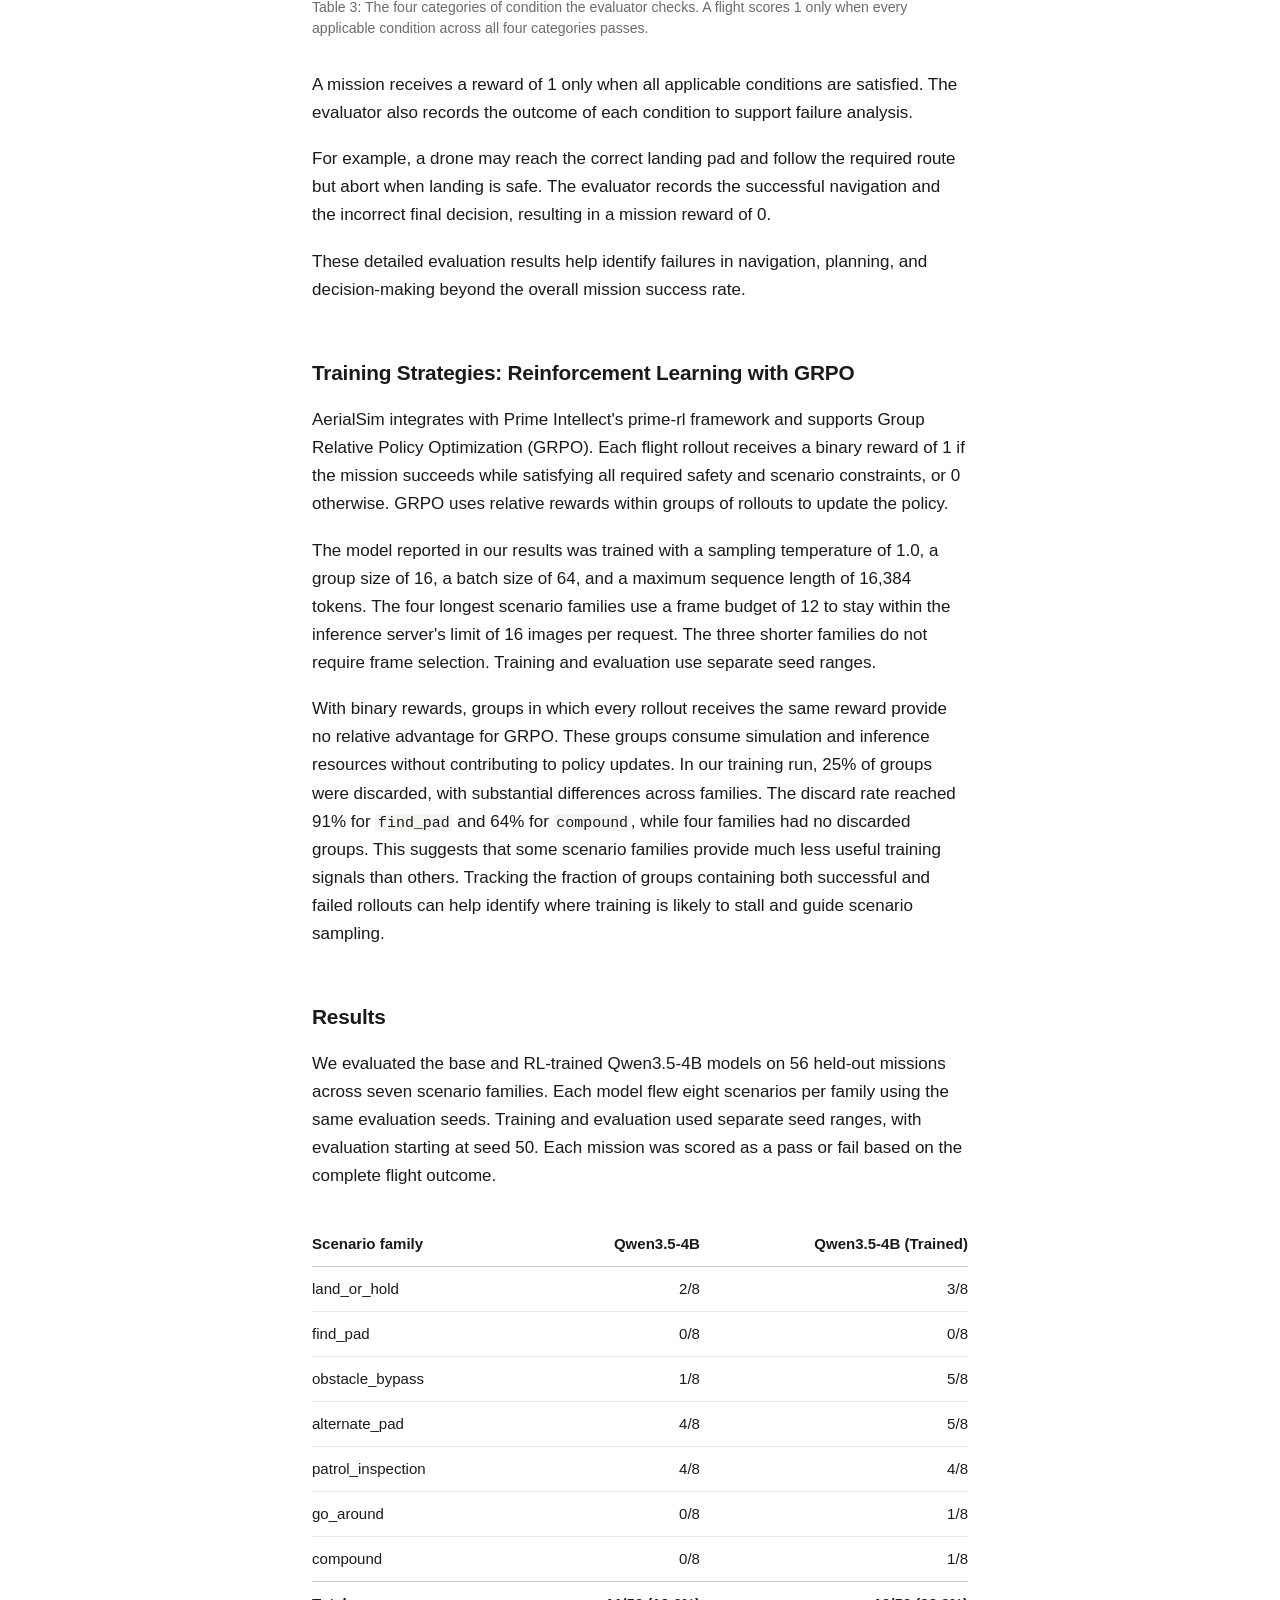
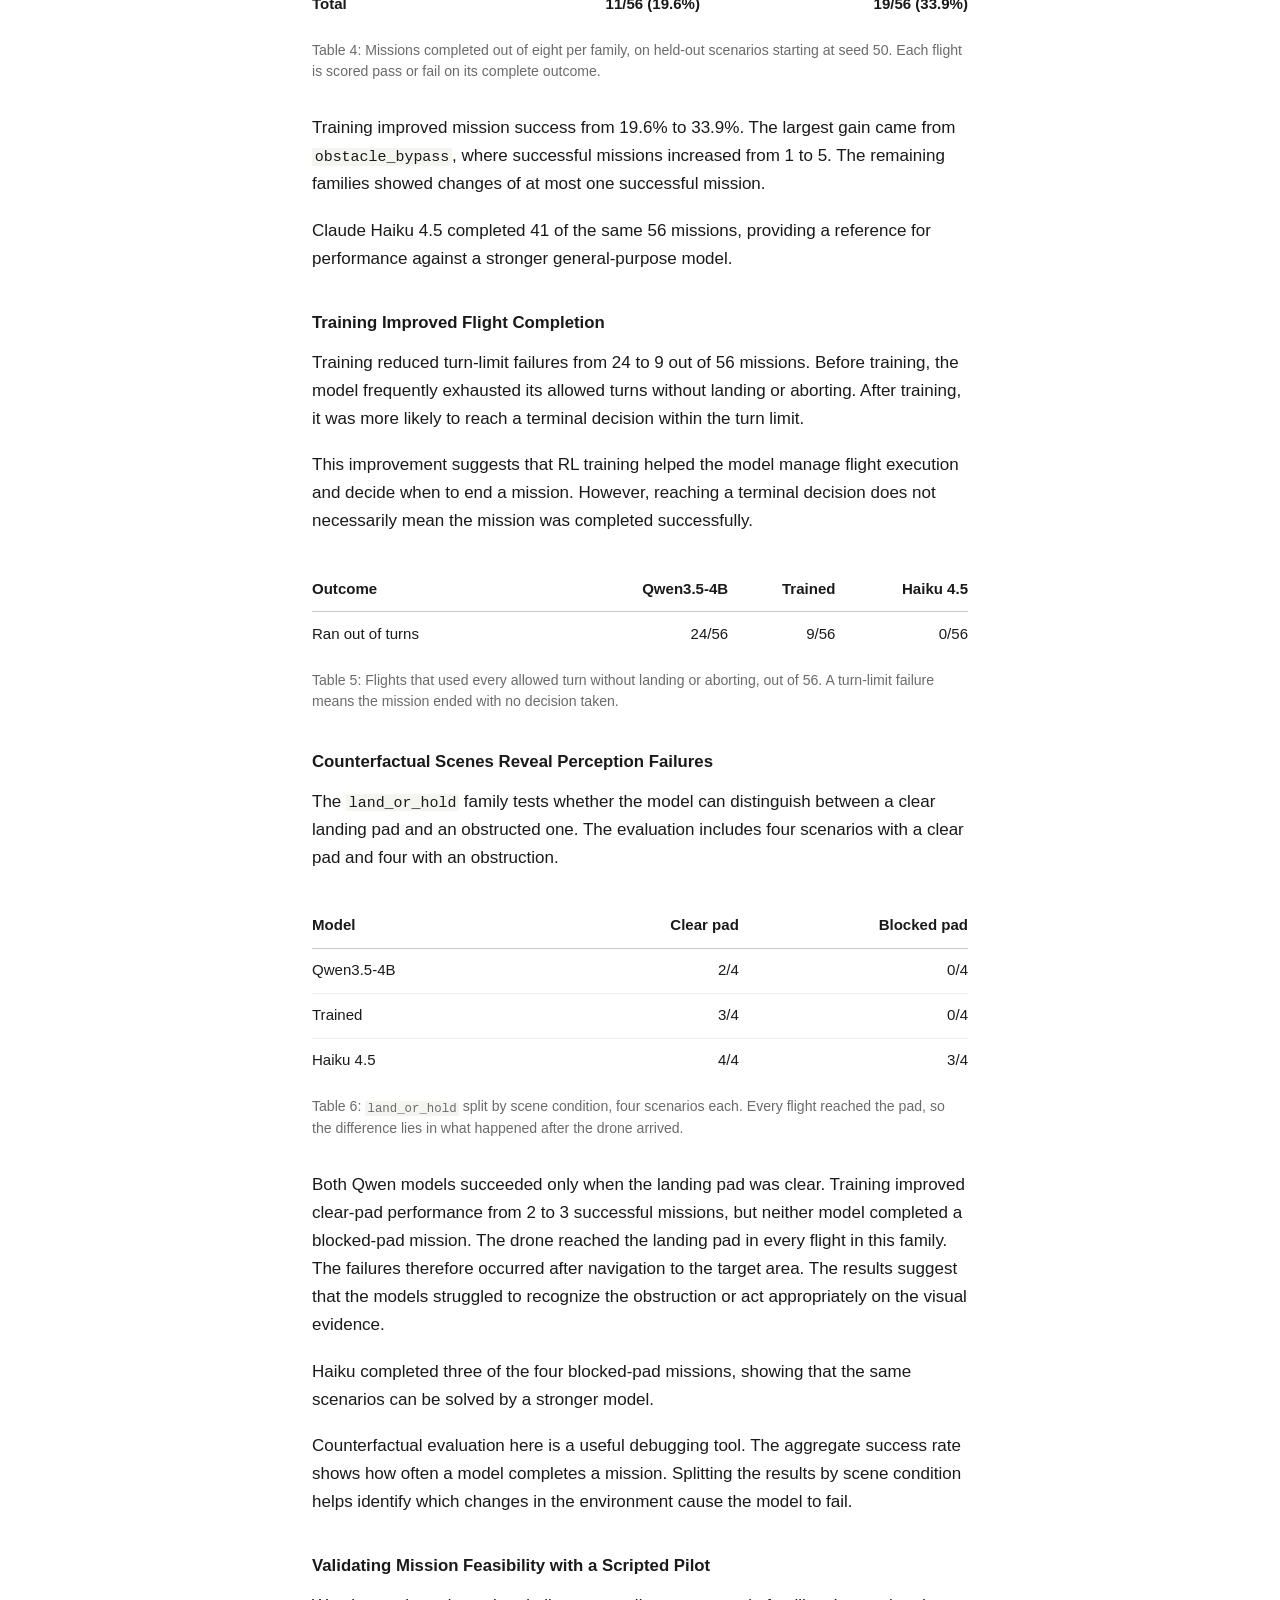
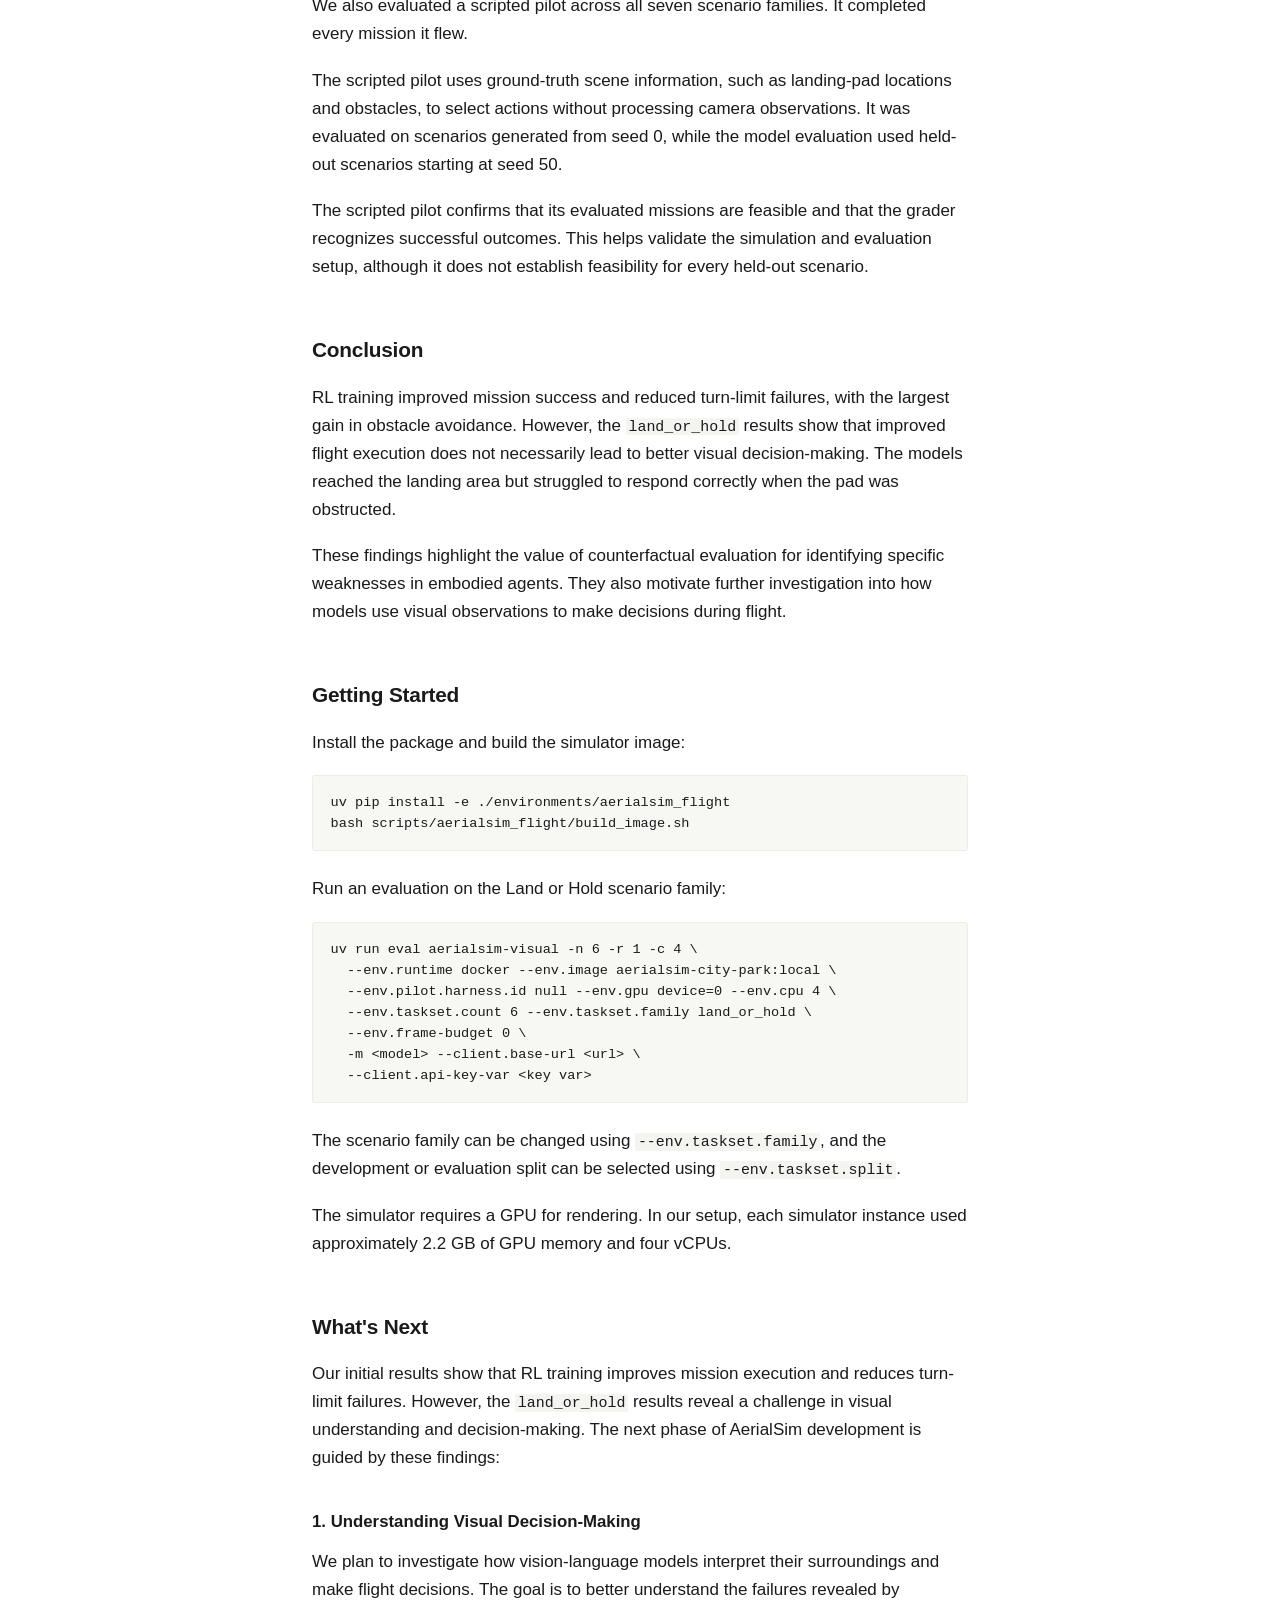
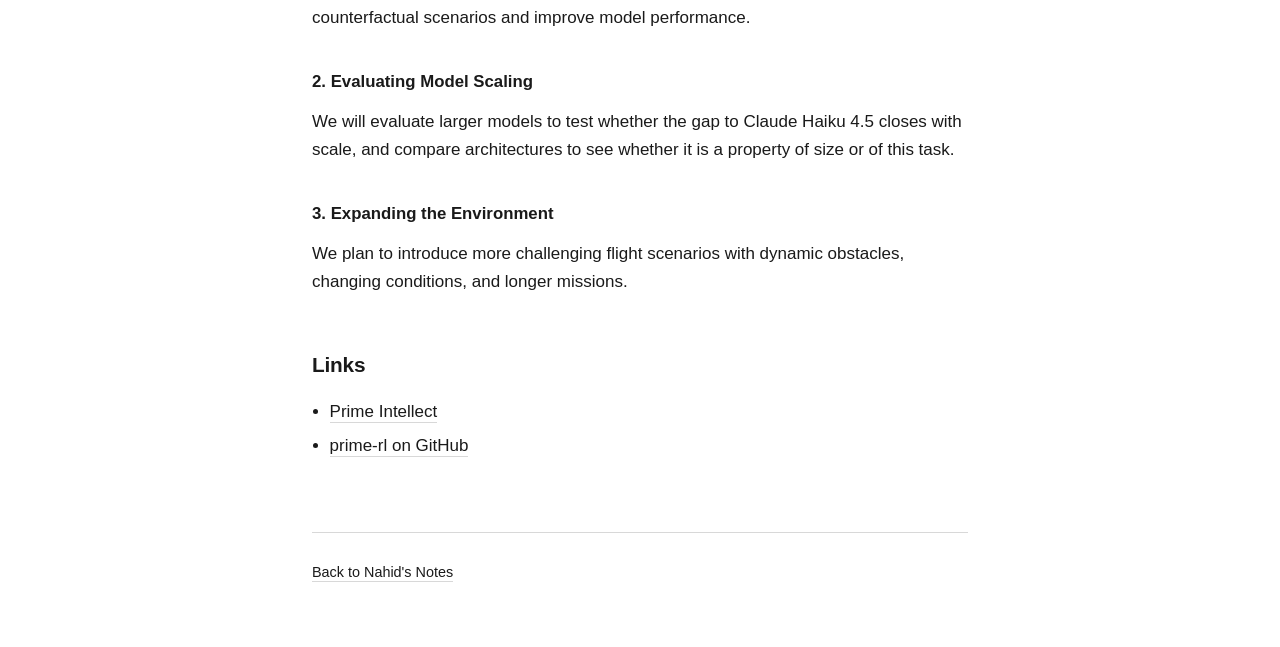
==== commit a6711d94: "drop the demo video link The footage is not stable enough to ship. ffmpeg's deshake could not fix it" ====
--- a/posts/aerialsim-env/index.html
+++ b/posts/aerialsim-env/index.html
@@ -312,7 +312,6 @@
 <h2>Links</h2>
 
 <ul class="linklist">
-  <li><a href="https://youtu.be/I6MW7YdCCJI">Demo video</a>, six flights across the scenario families</li>
   <li><a href="http://www.primeintellect.ai/">Prime Intellect</a></li>
   <li><a href="https://github.com/PrimeIntellect-ai/prime-rl">prime-rl on GitHub</a></li>
 </ul>
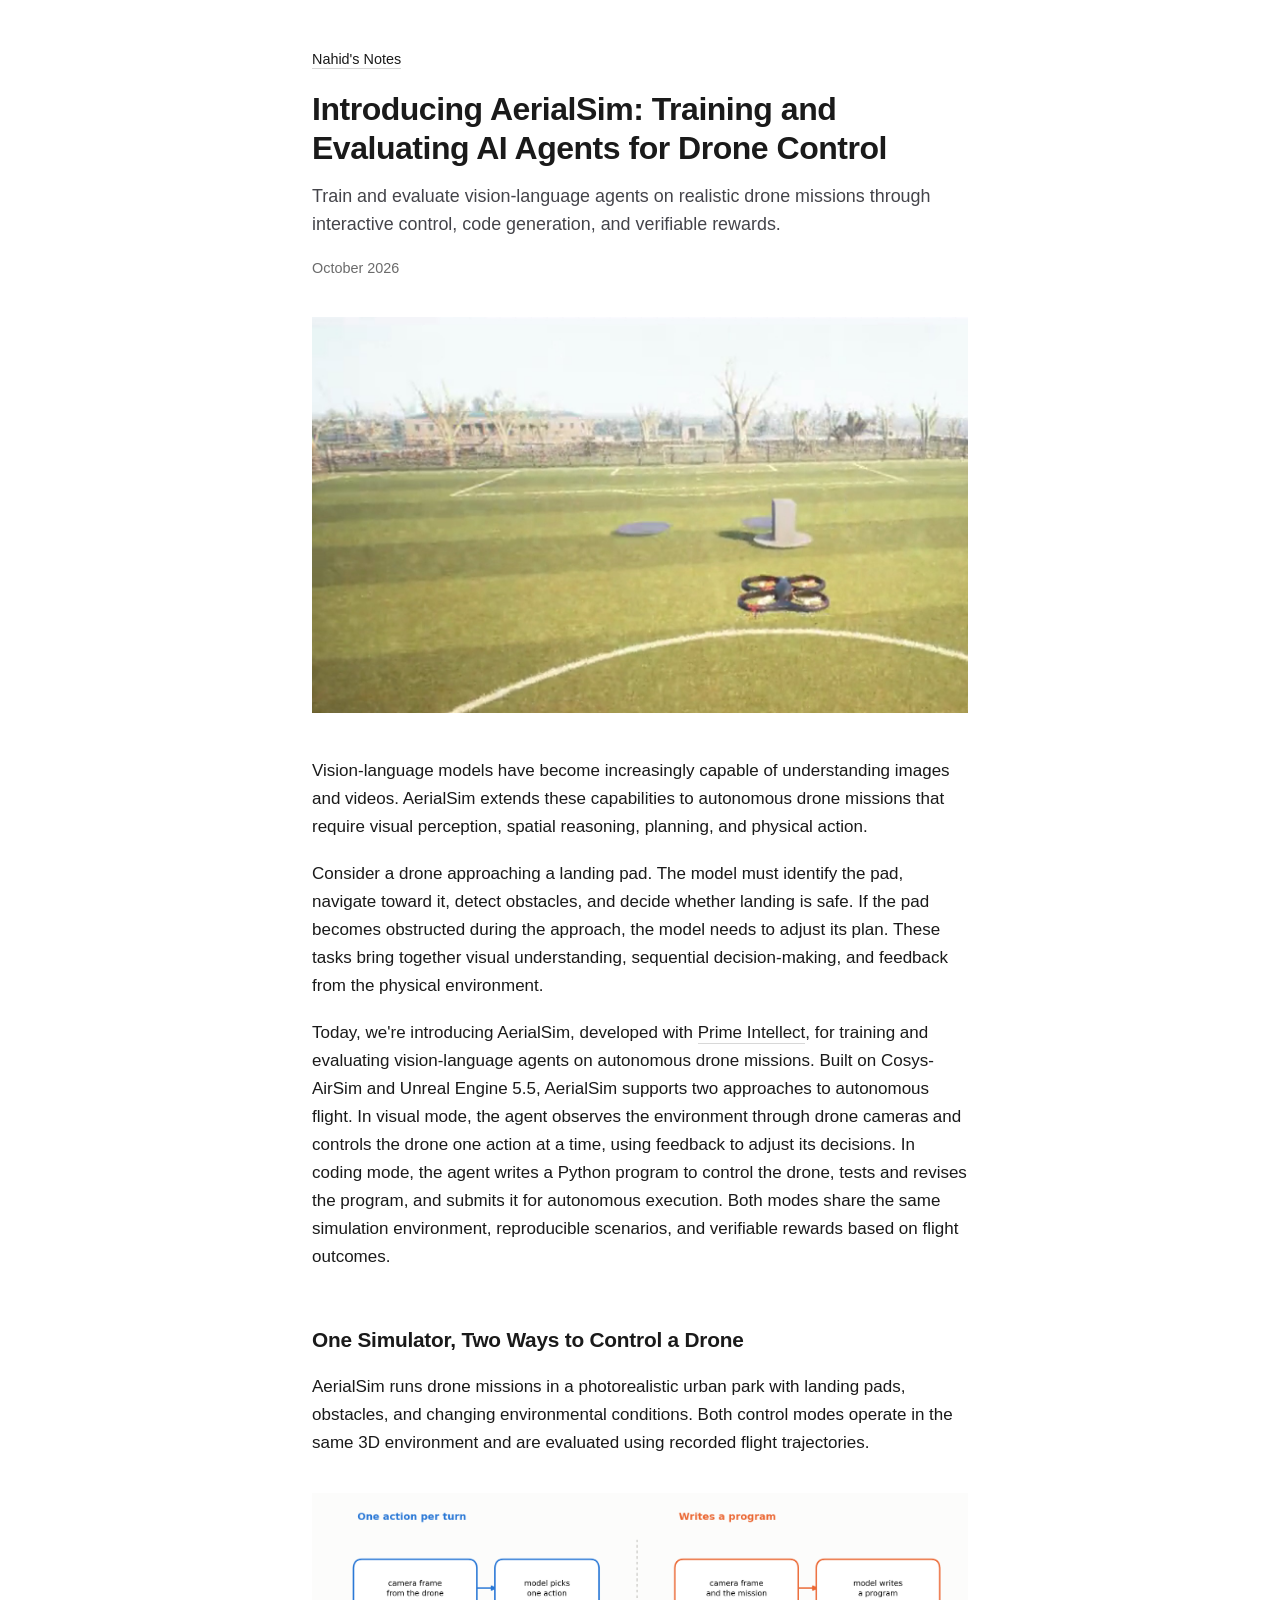
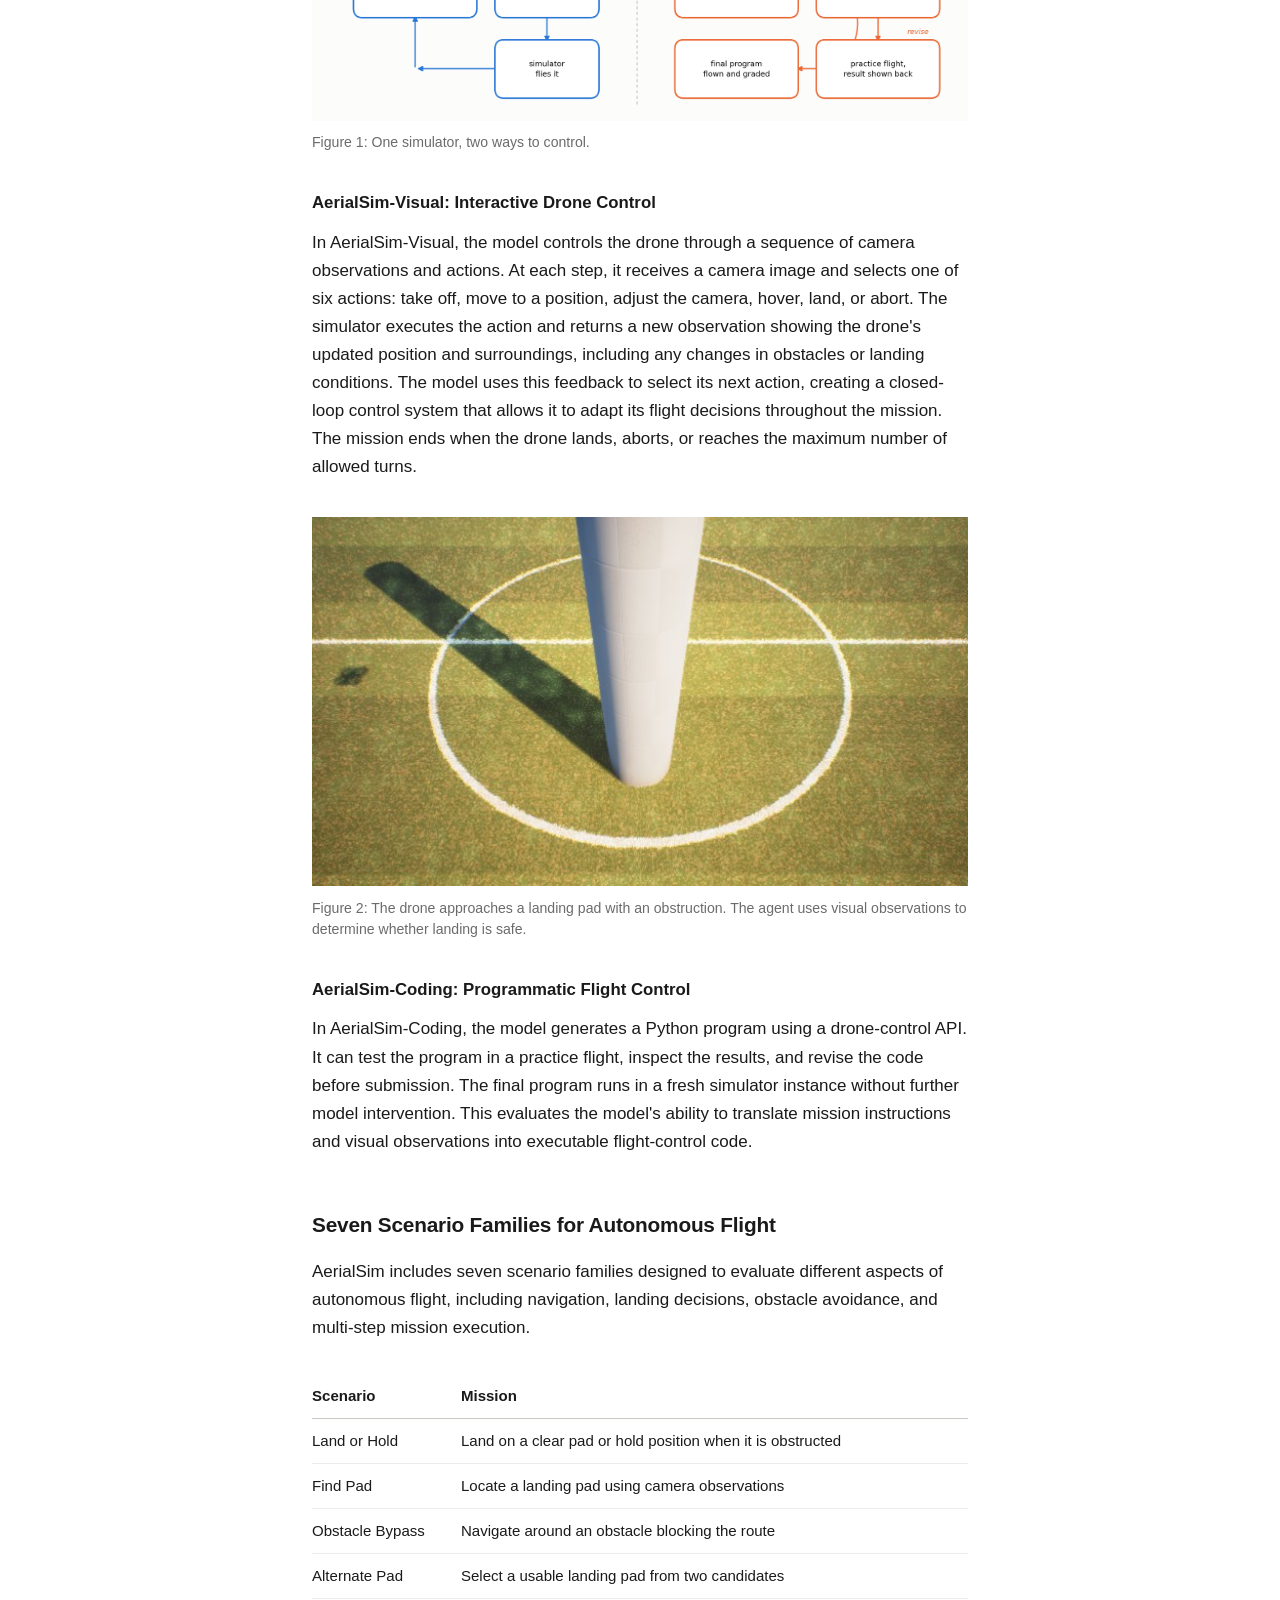
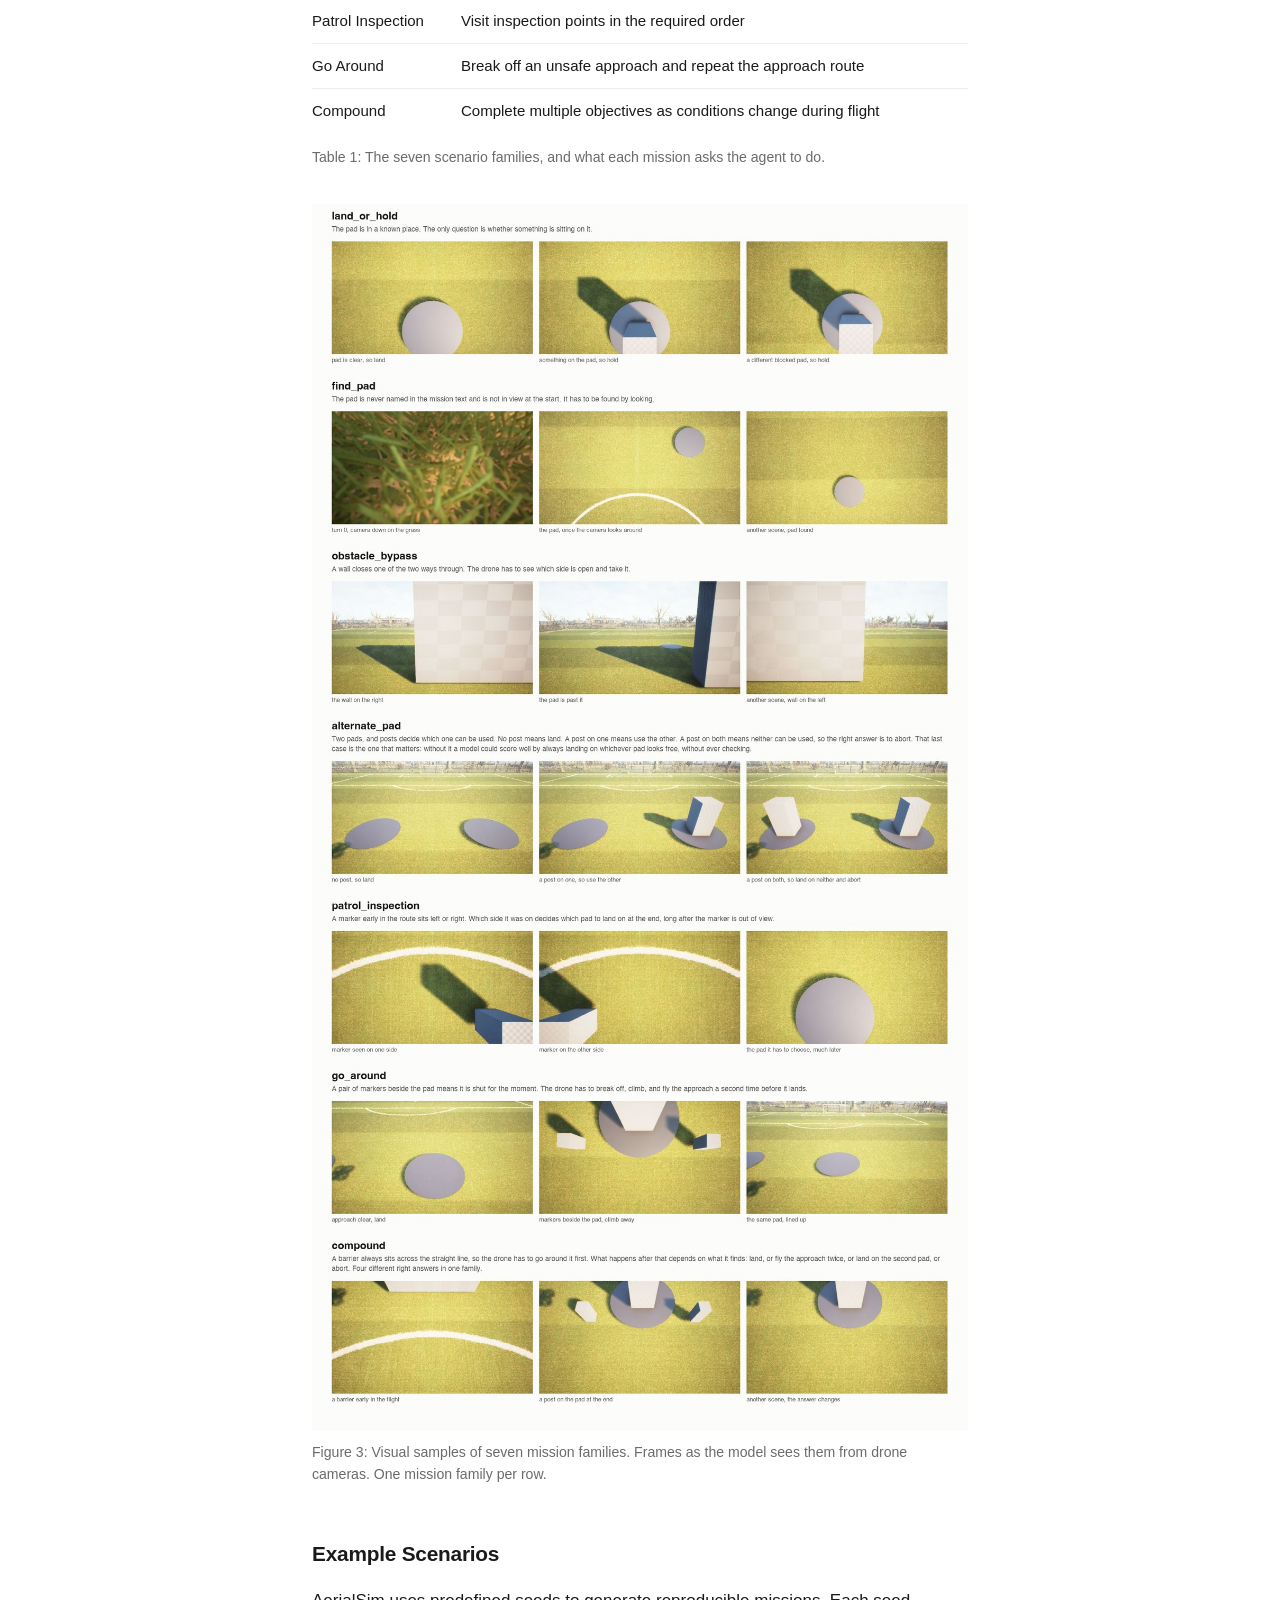
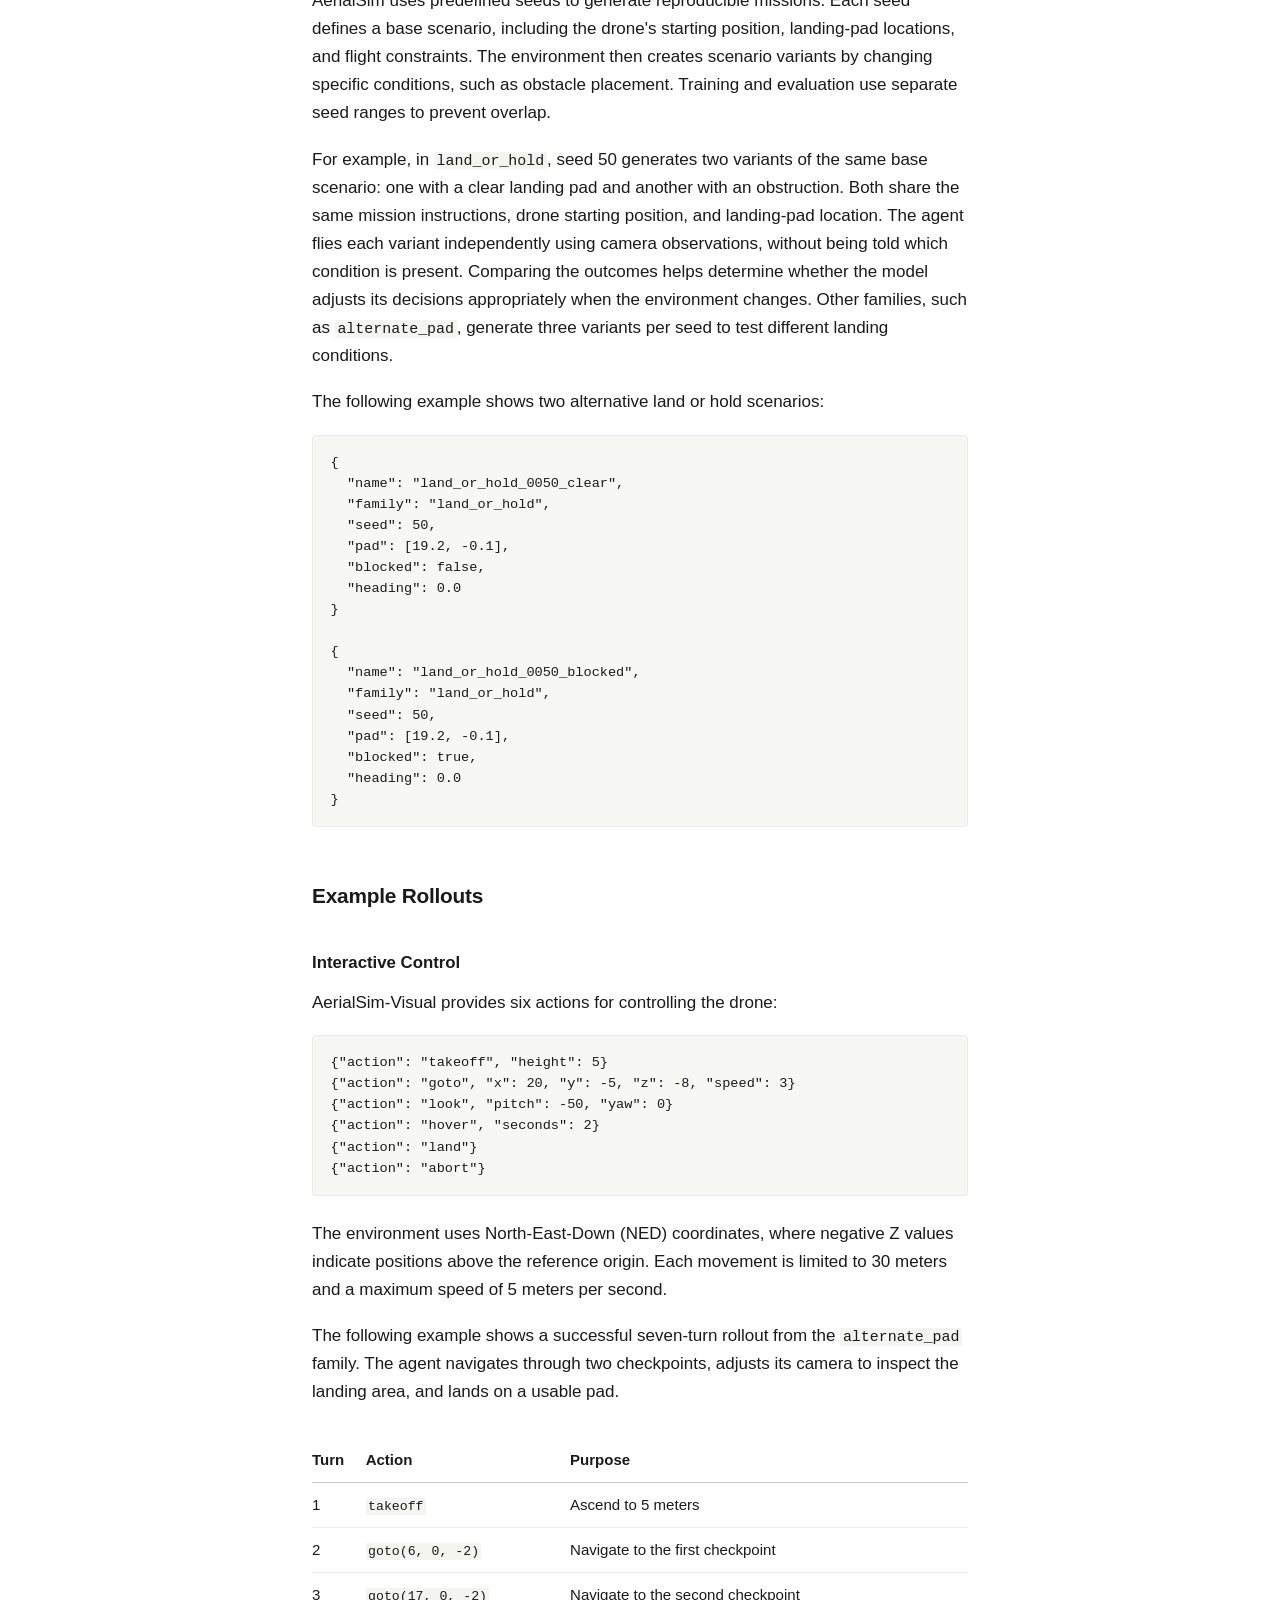
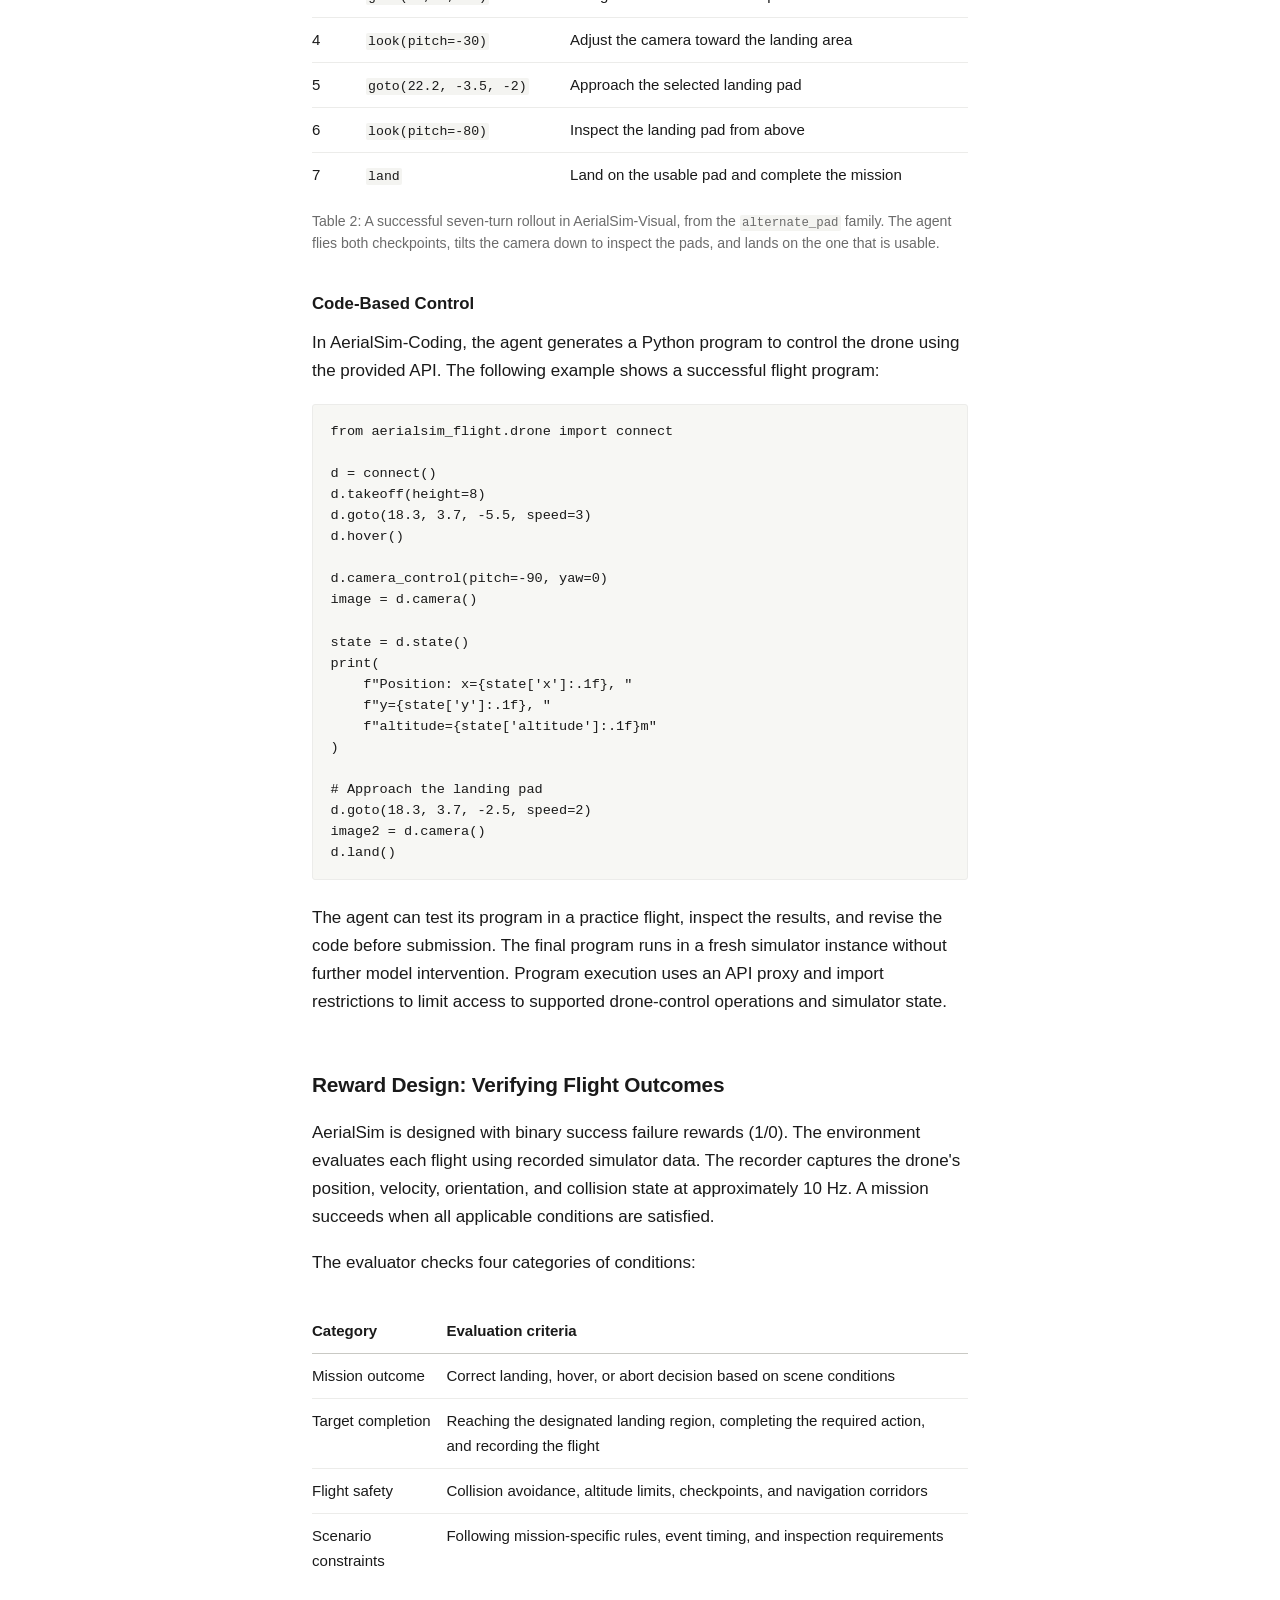
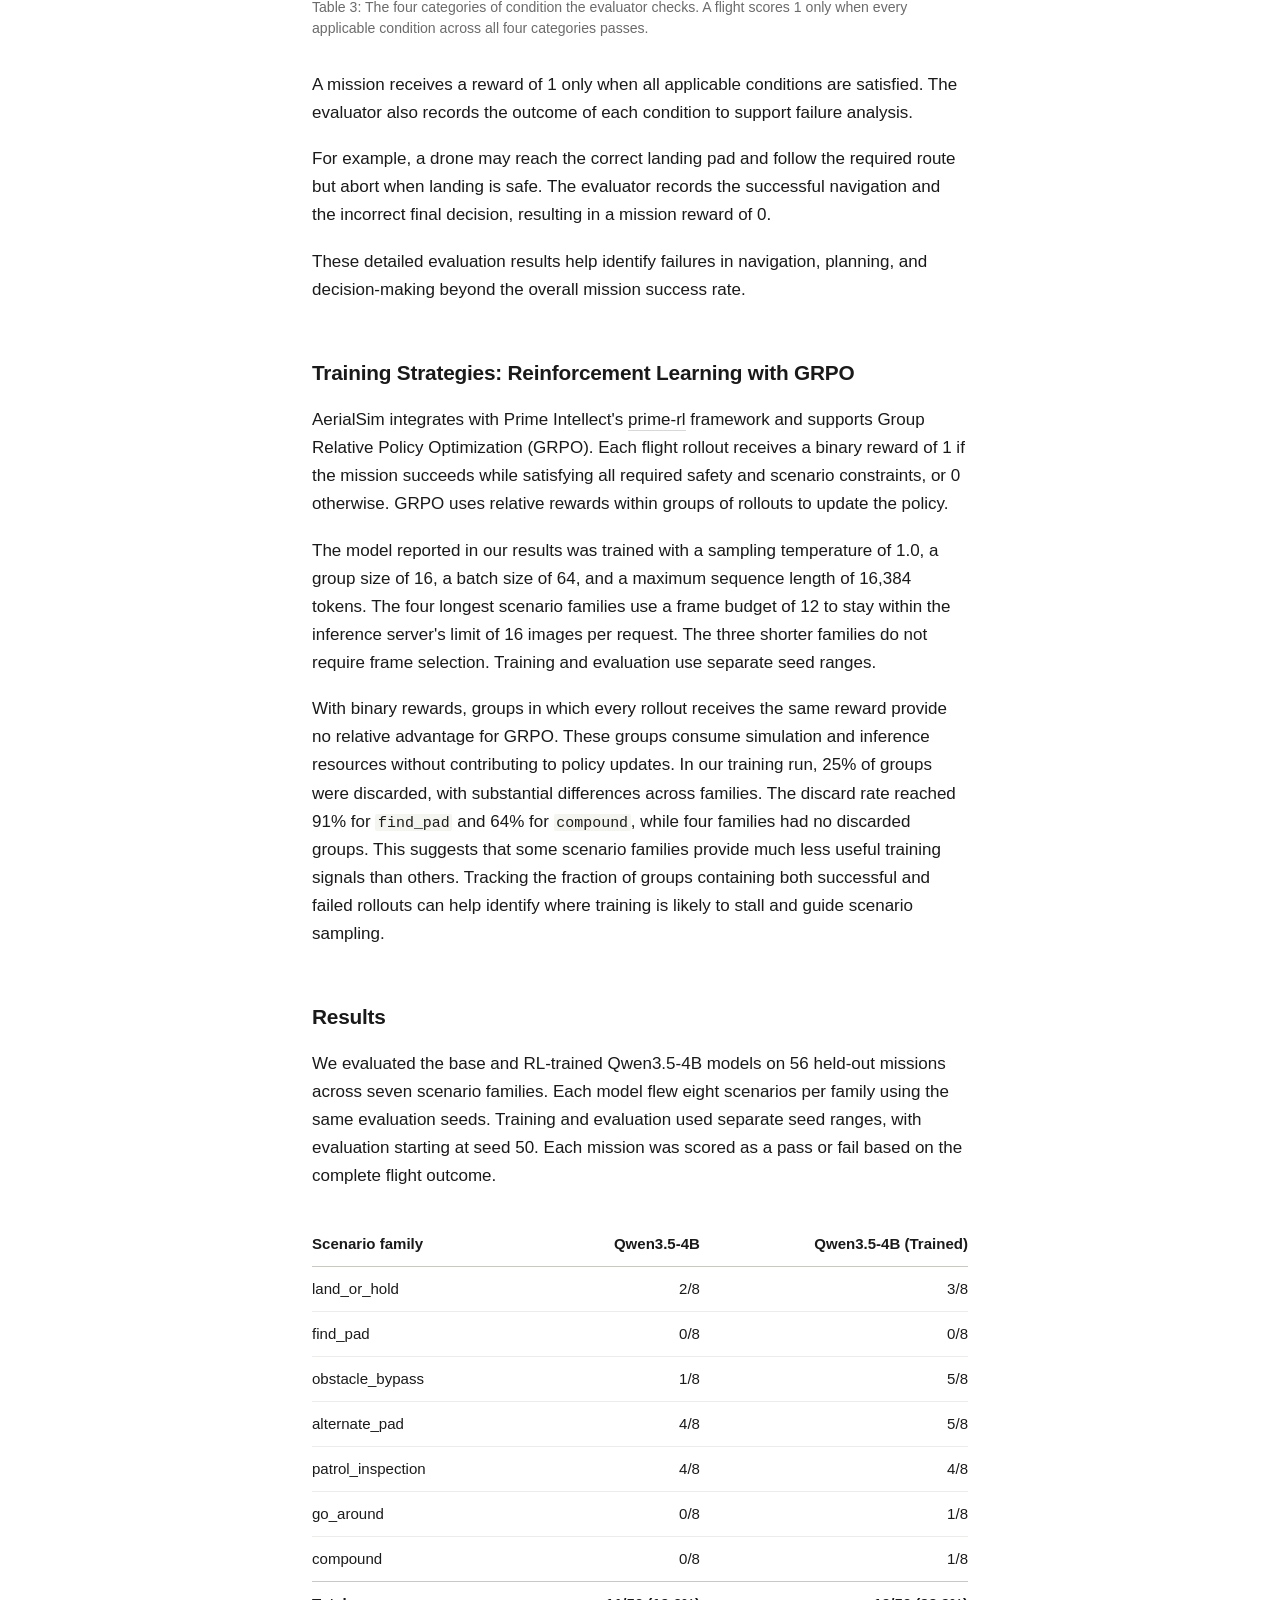
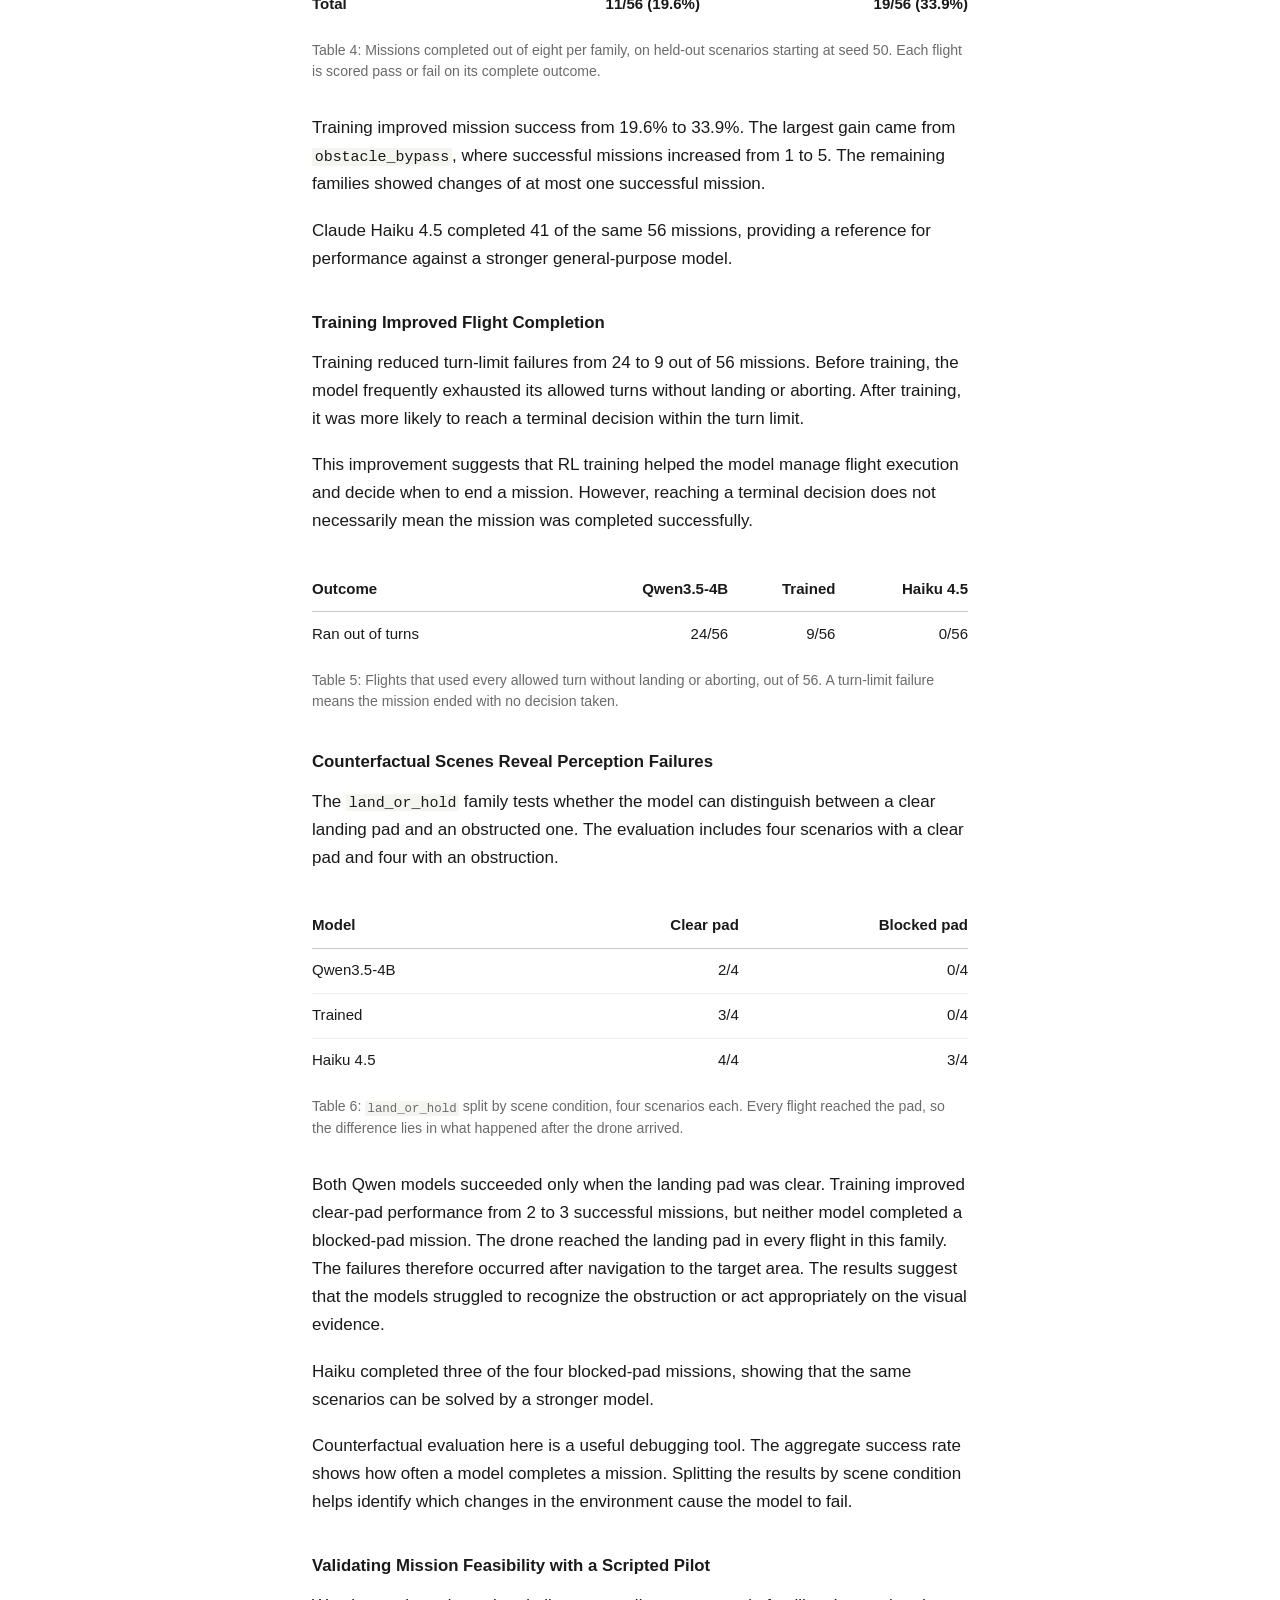
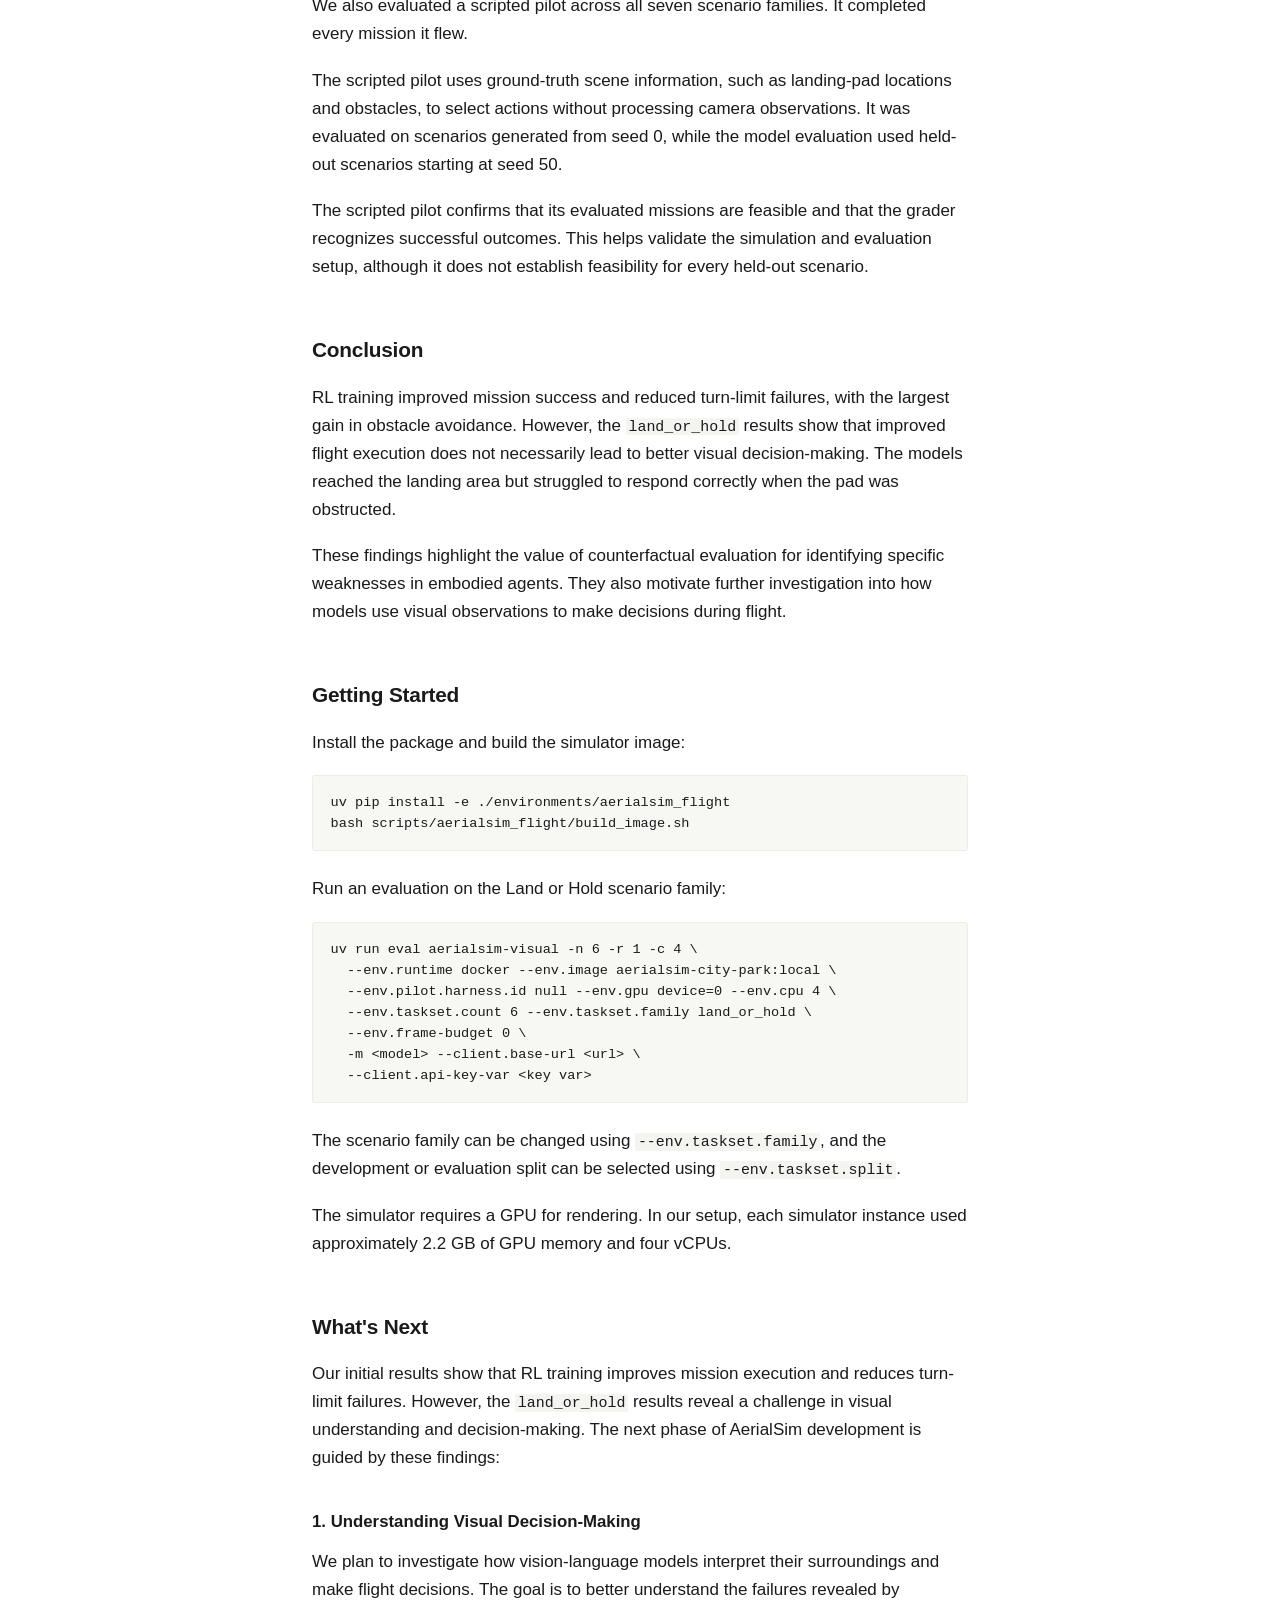
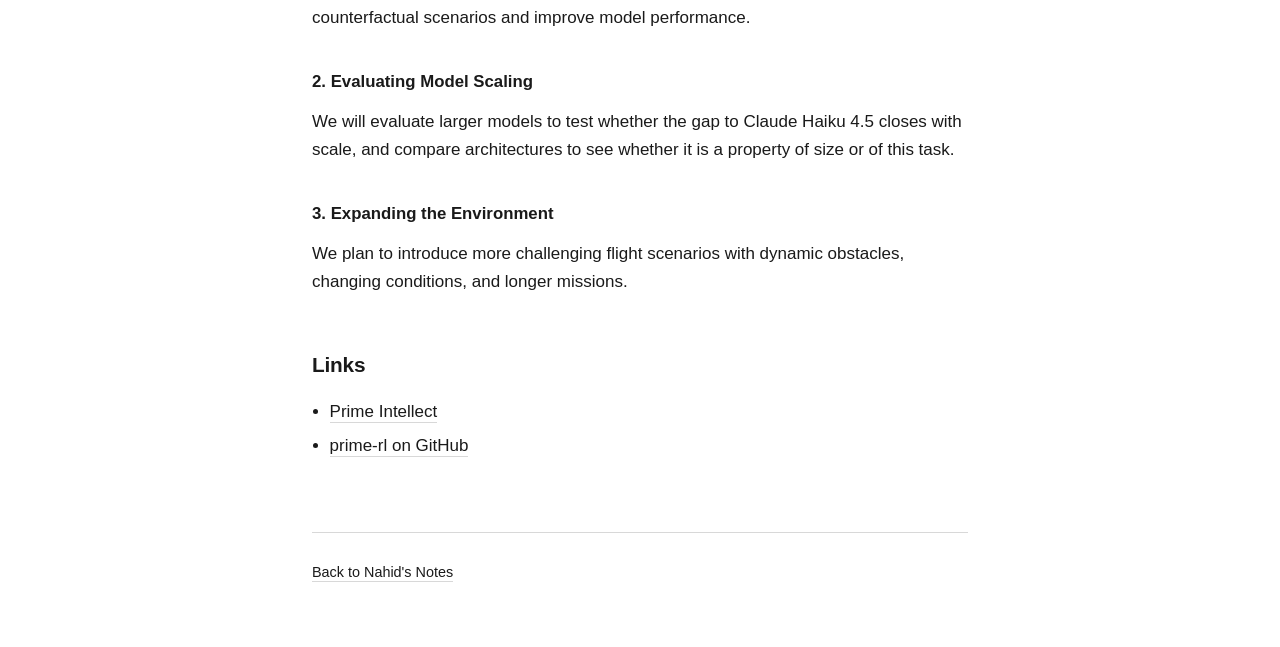
==== commit 3fa8c8b3: "link prime-rl to its repo in the body text The Links section already pointed at it, but the one in-t" ====
--- a/posts/aerialsim-env/index.html
+++ b/posts/aerialsim-env/index.html
@@ -189,7 +189,7 @@
 
 <h2>Training Strategies: Reinforcement Learning with GRPO</h2>
 
-<p>AerialSim integrates with Prime Intellect's prime-rl framework and supports Group Relative Policy Optimization (GRPO). Each flight rollout receives a binary reward of 1 if the mission succeeds while satisfying all required safety and scenario constraints, or 0 otherwise. GRPO uses relative rewards within groups of rollouts to update the policy.</p>
+<p>AerialSim integrates with Prime Intellect's <a href="https://github.com/PrimeIntellect-ai/prime-rl">prime-rl</a> framework and supports Group Relative Policy Optimization (GRPO). Each flight rollout receives a binary reward of 1 if the mission succeeds while satisfying all required safety and scenario constraints, or 0 otherwise. GRPO uses relative rewards within groups of rollouts to update the policy.</p>
 
 <p>The model reported in our results was trained with a sampling temperature of 1.0, a group size of 16, a batch size of 64, and a maximum sequence length of 16,384 tokens. The four longest scenario families use a frame budget of 12 to stay within the inference server's limit of 16 images per request. The three shorter families do not require frame selection. Training and evaluation use separate seed ranges.</p>
 
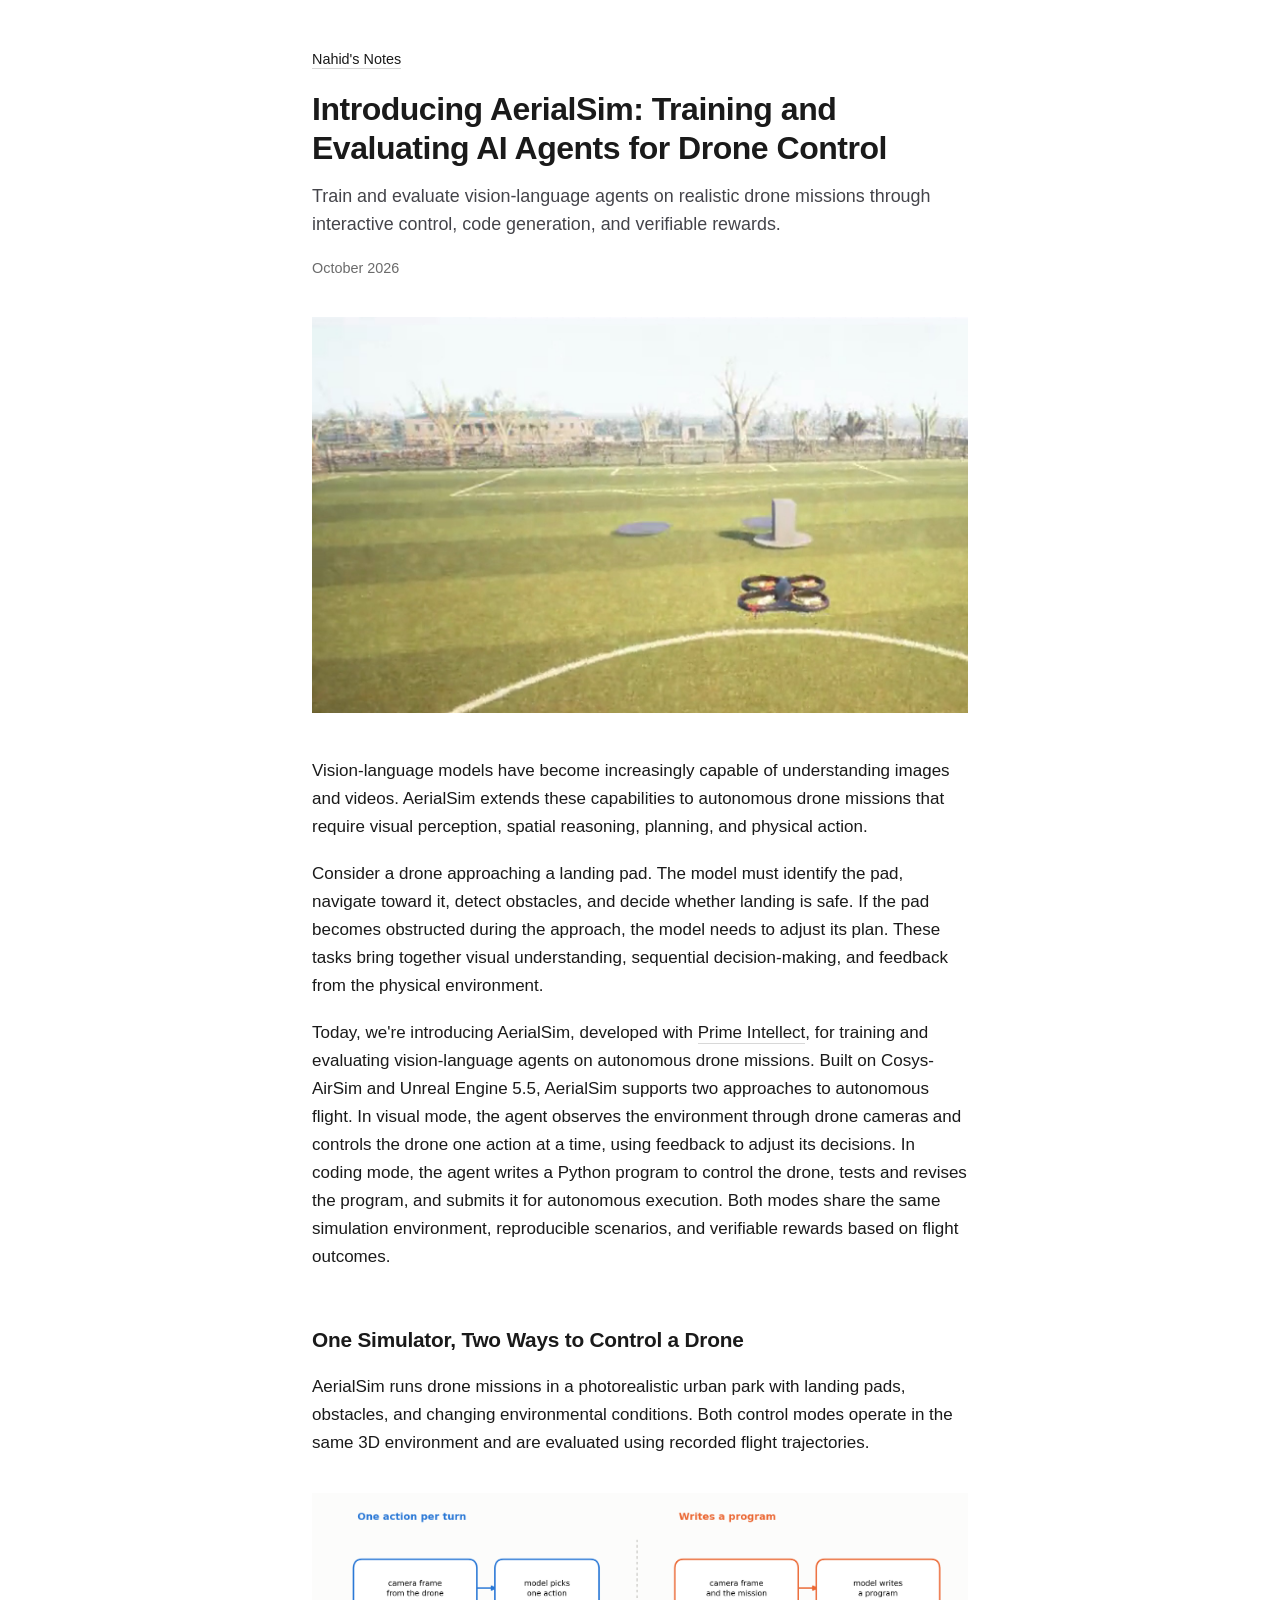
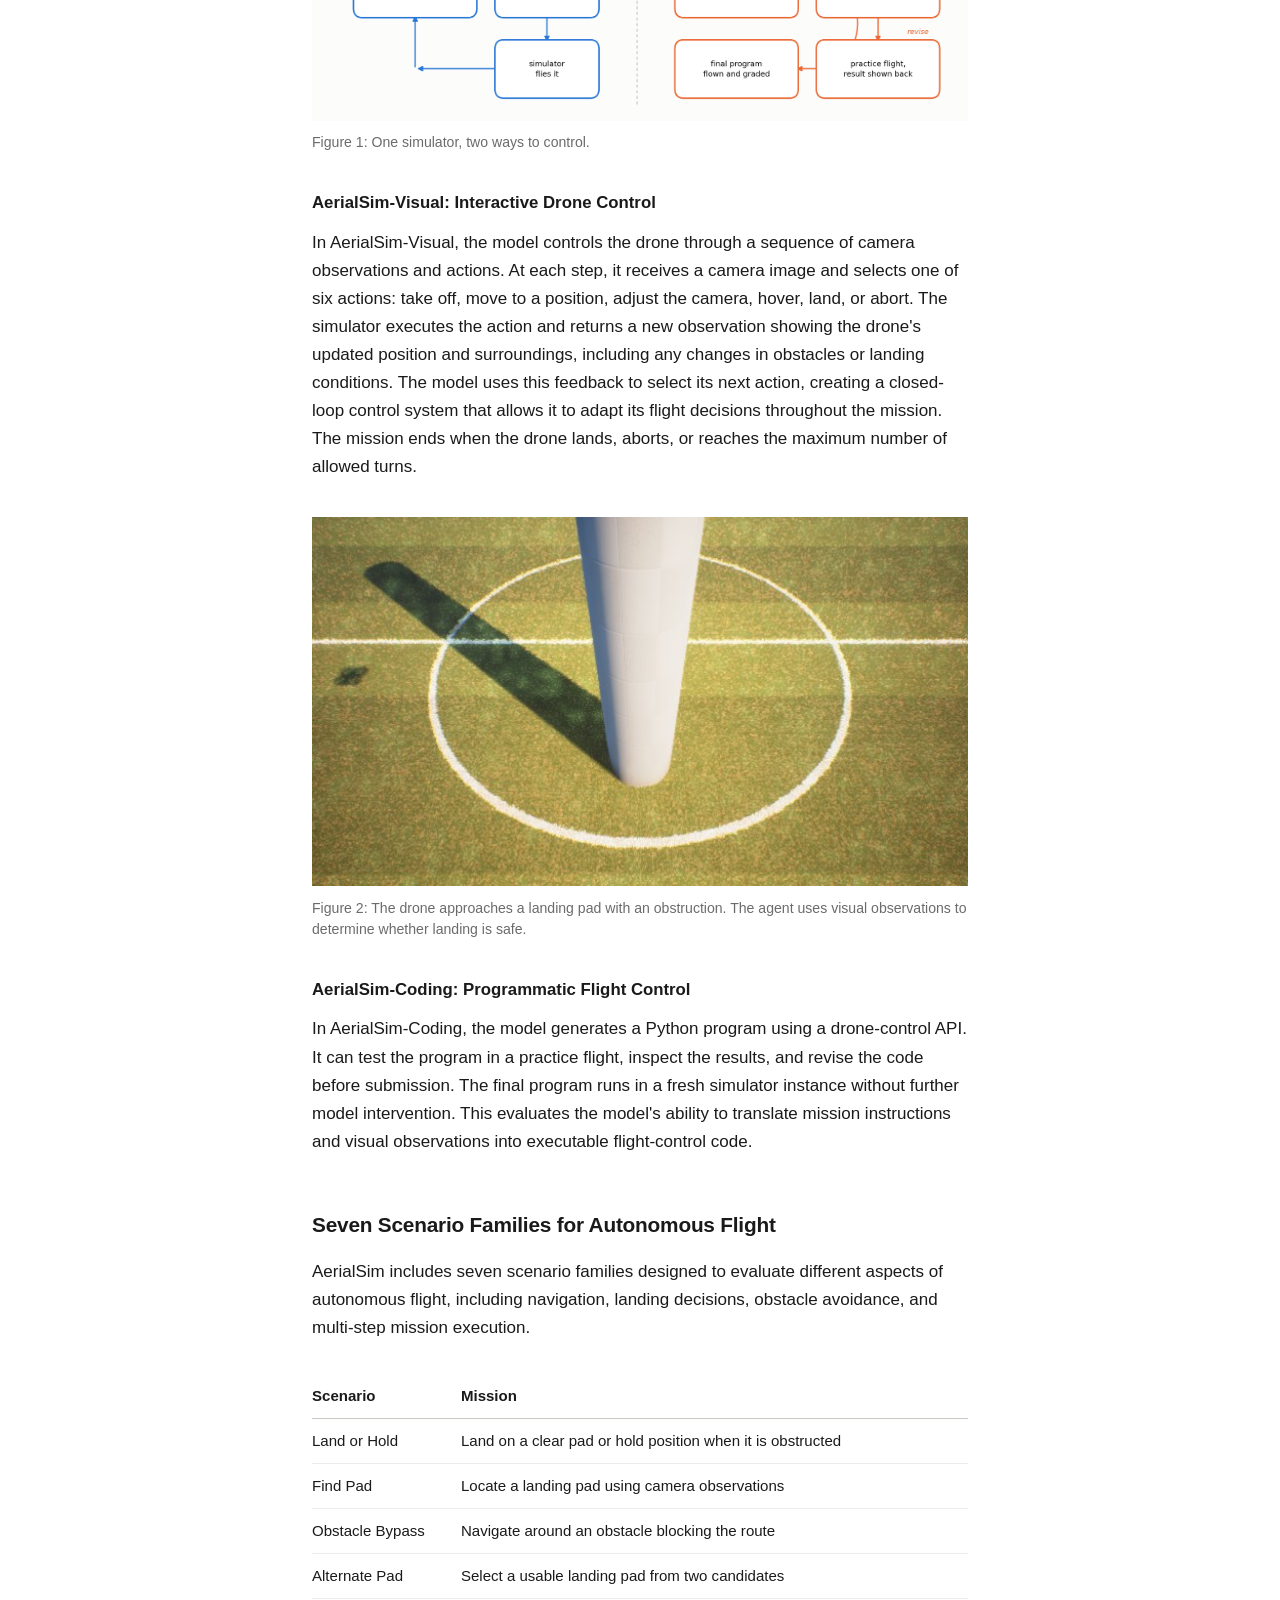
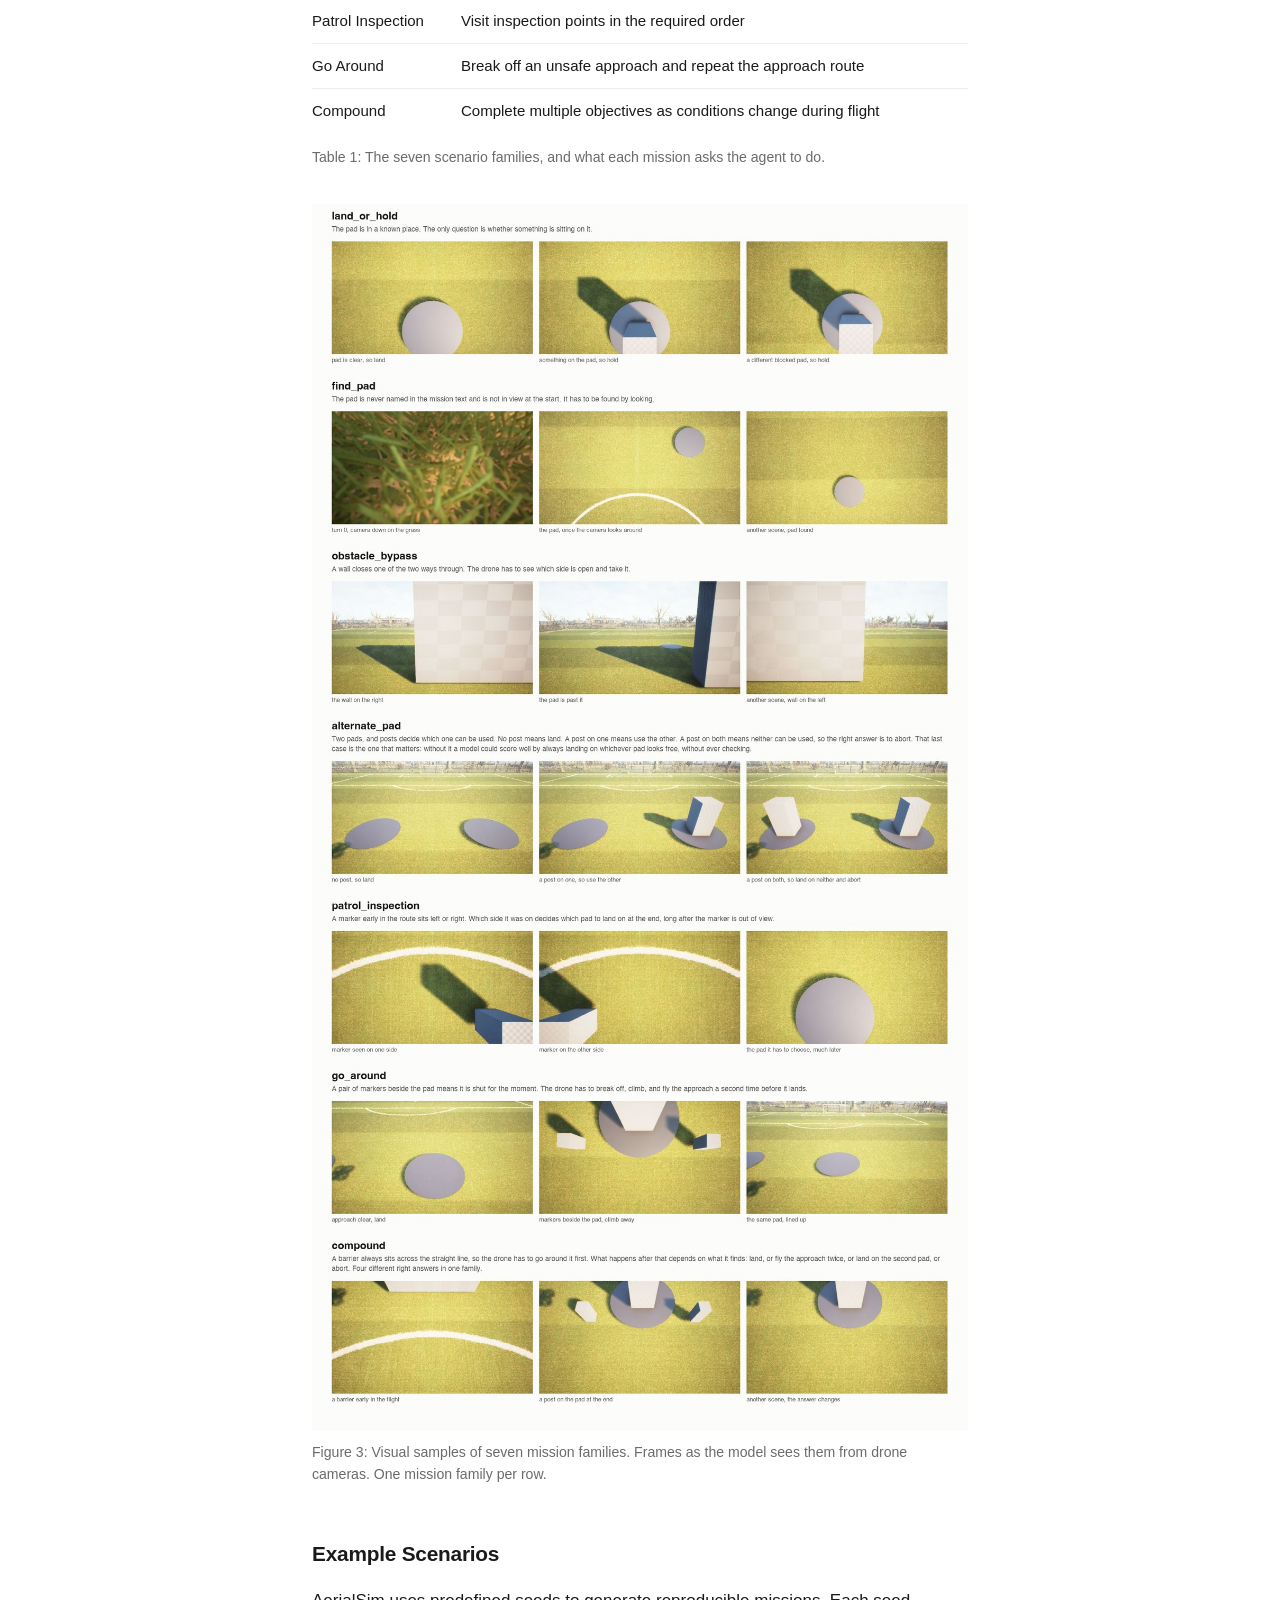
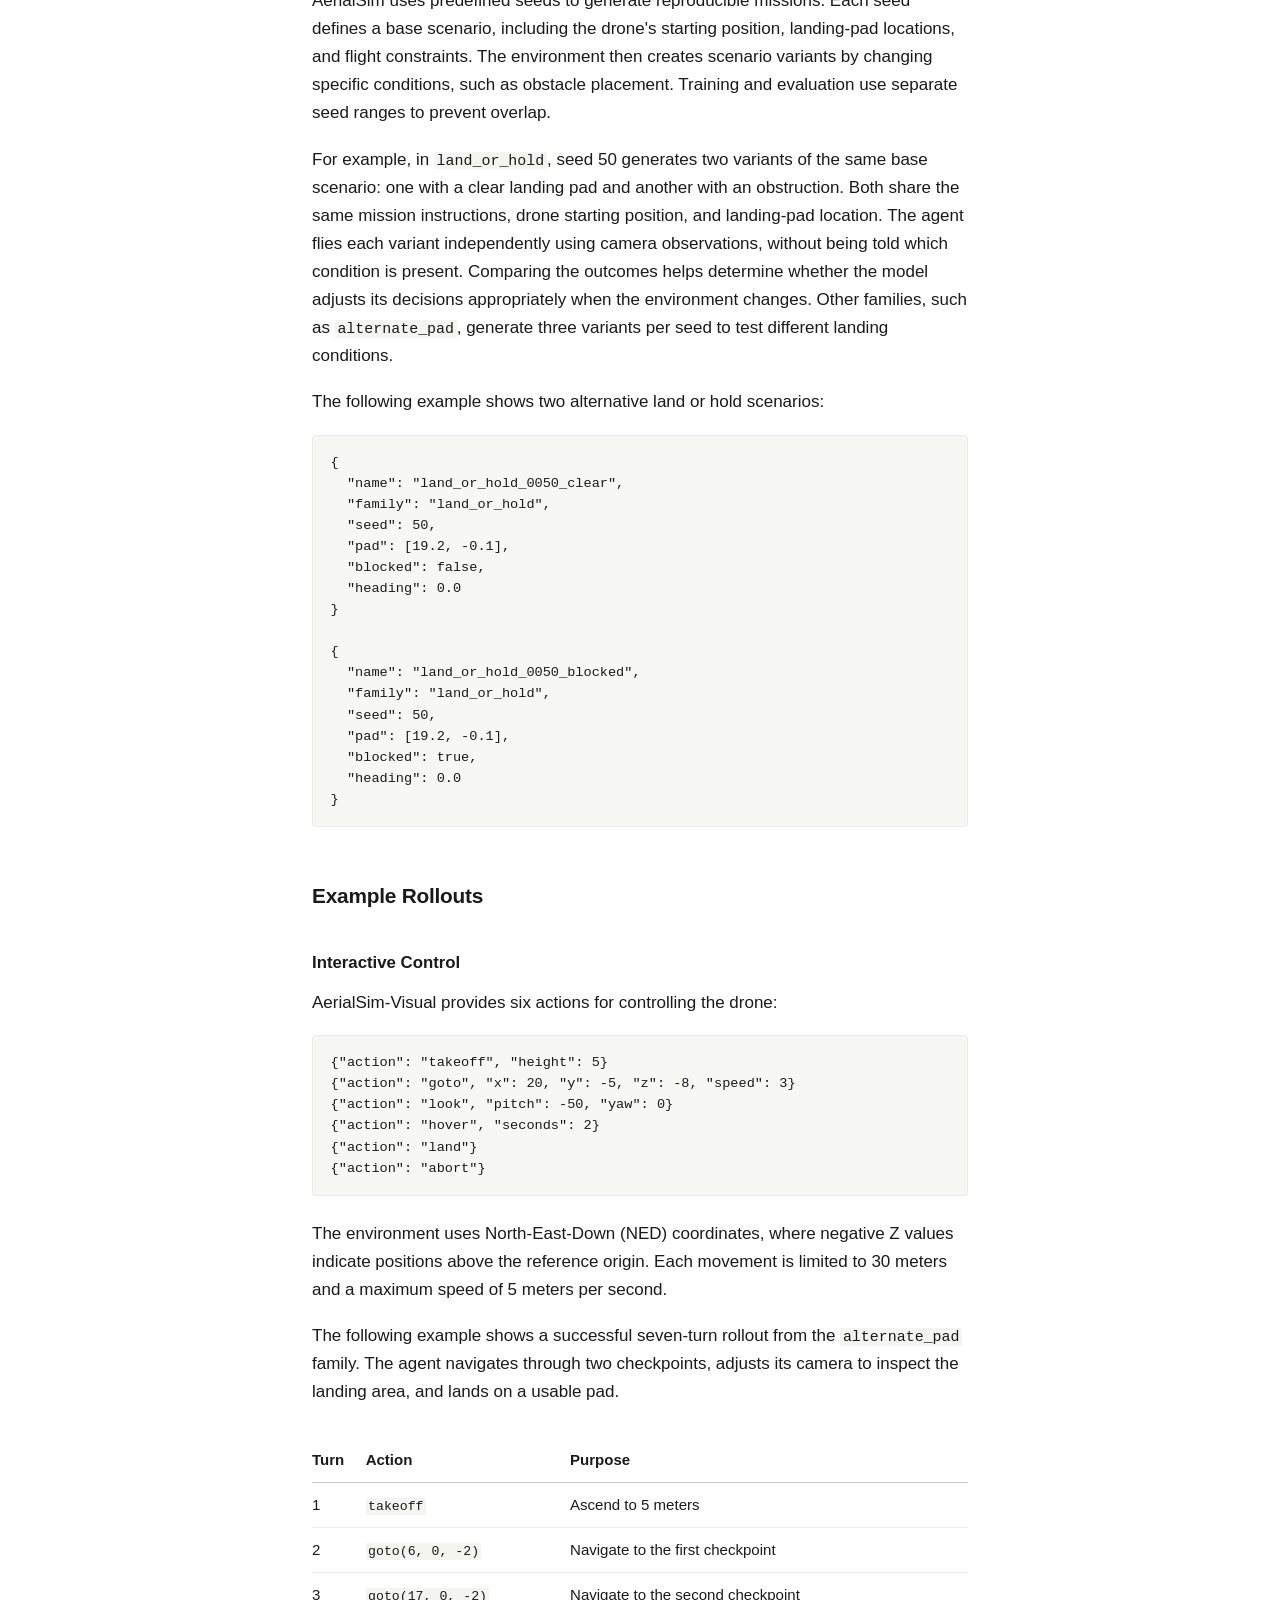
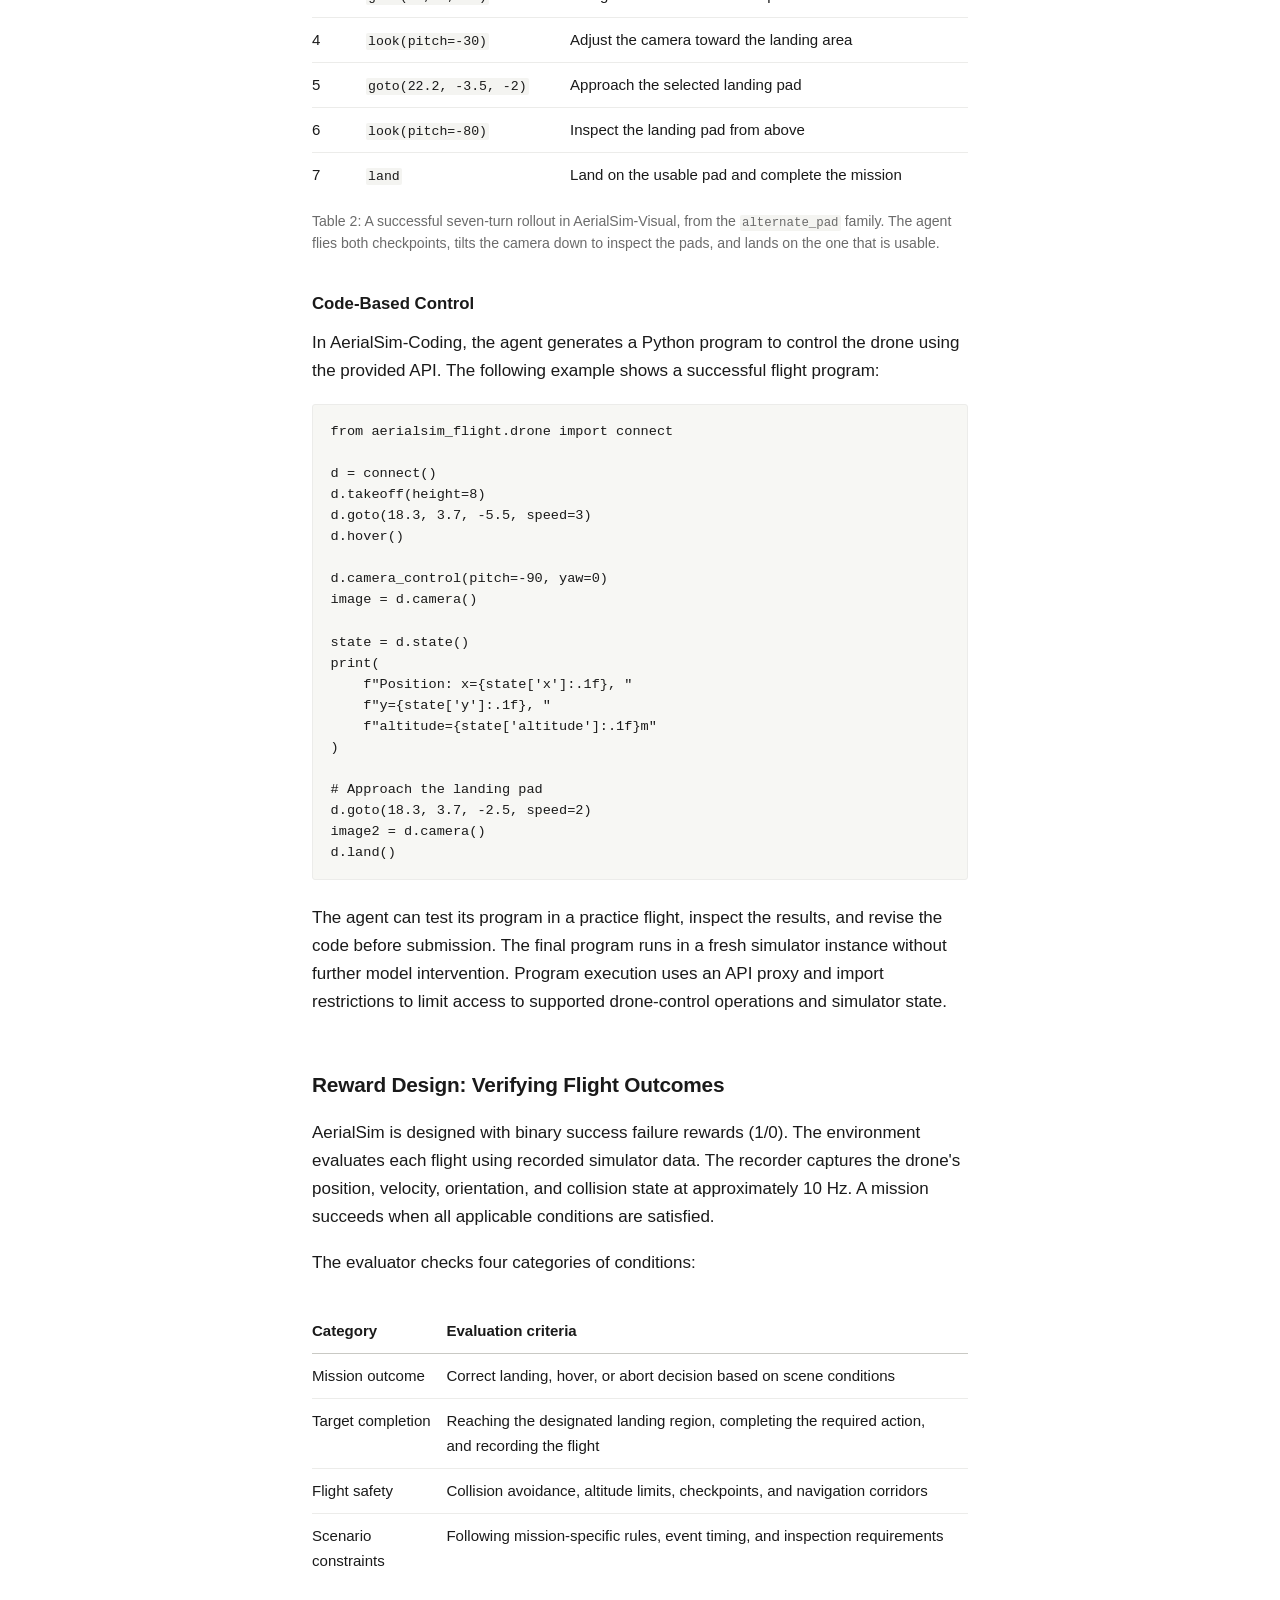
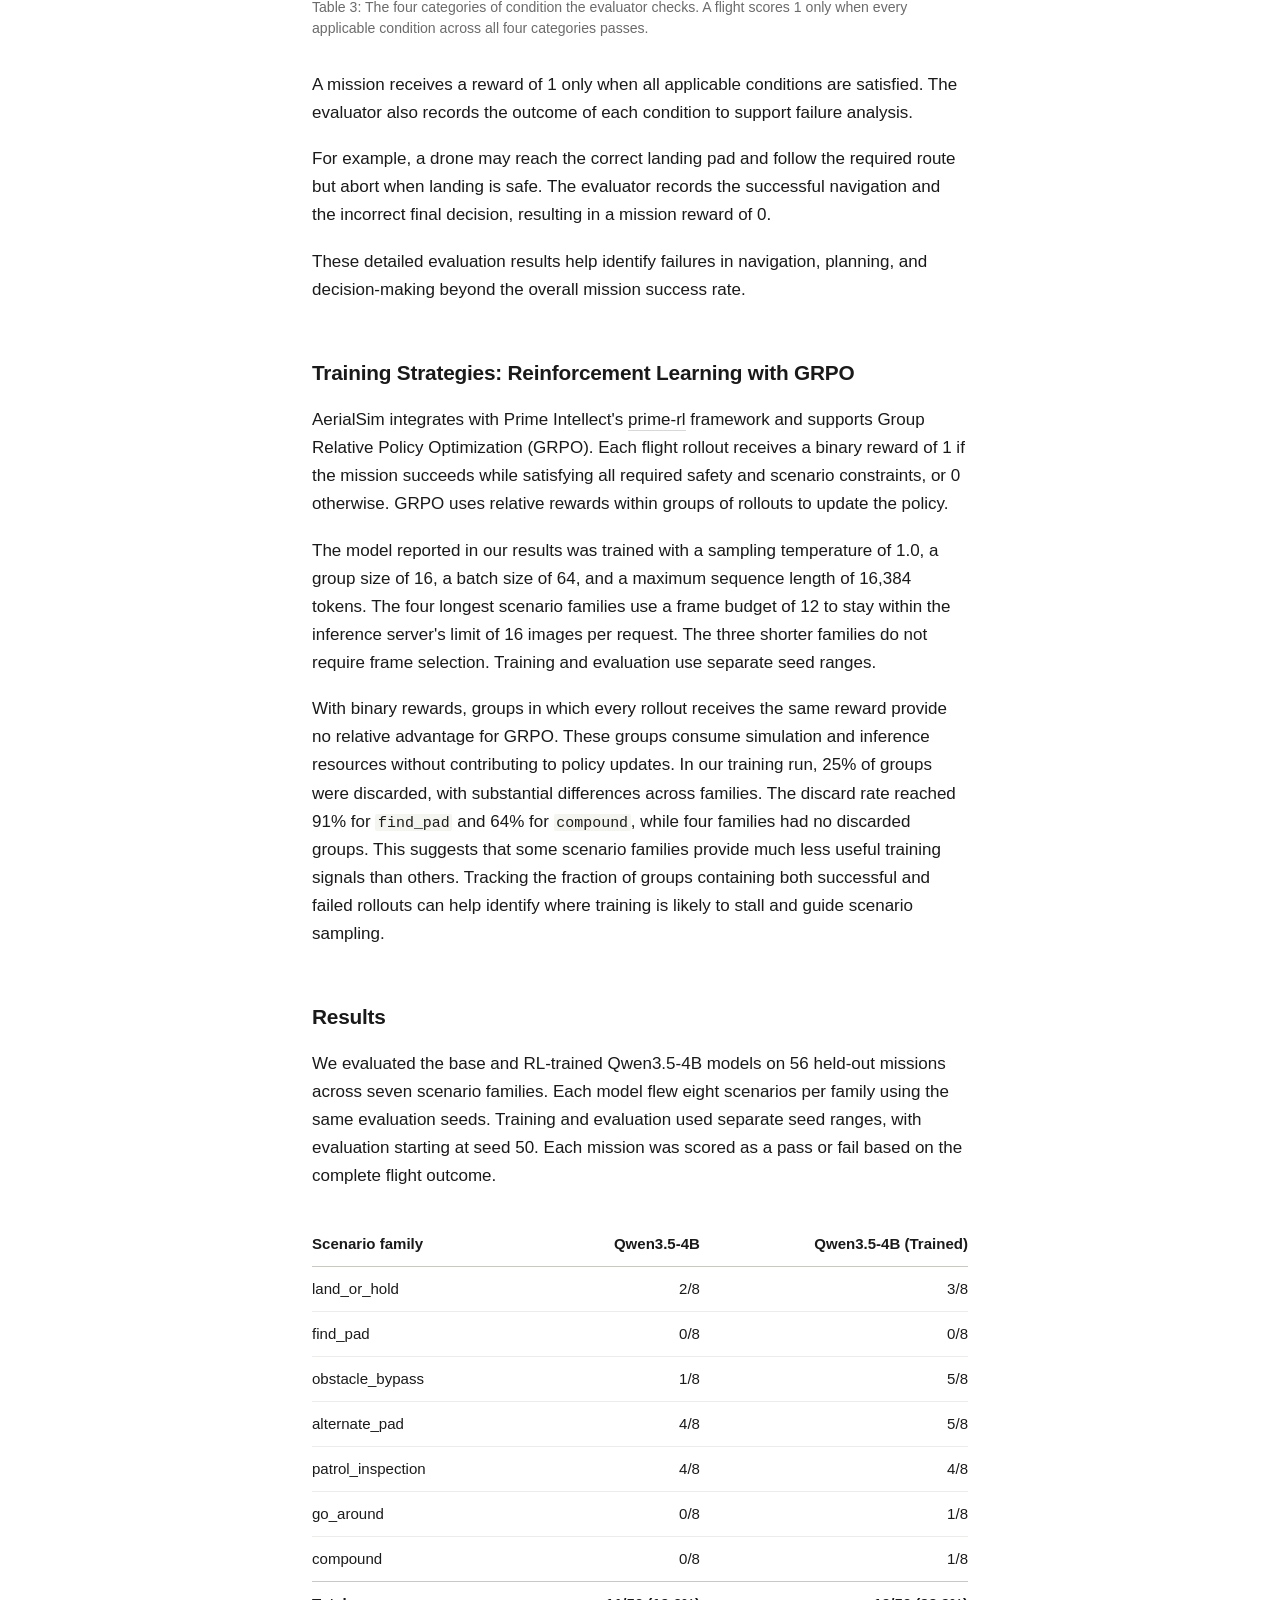
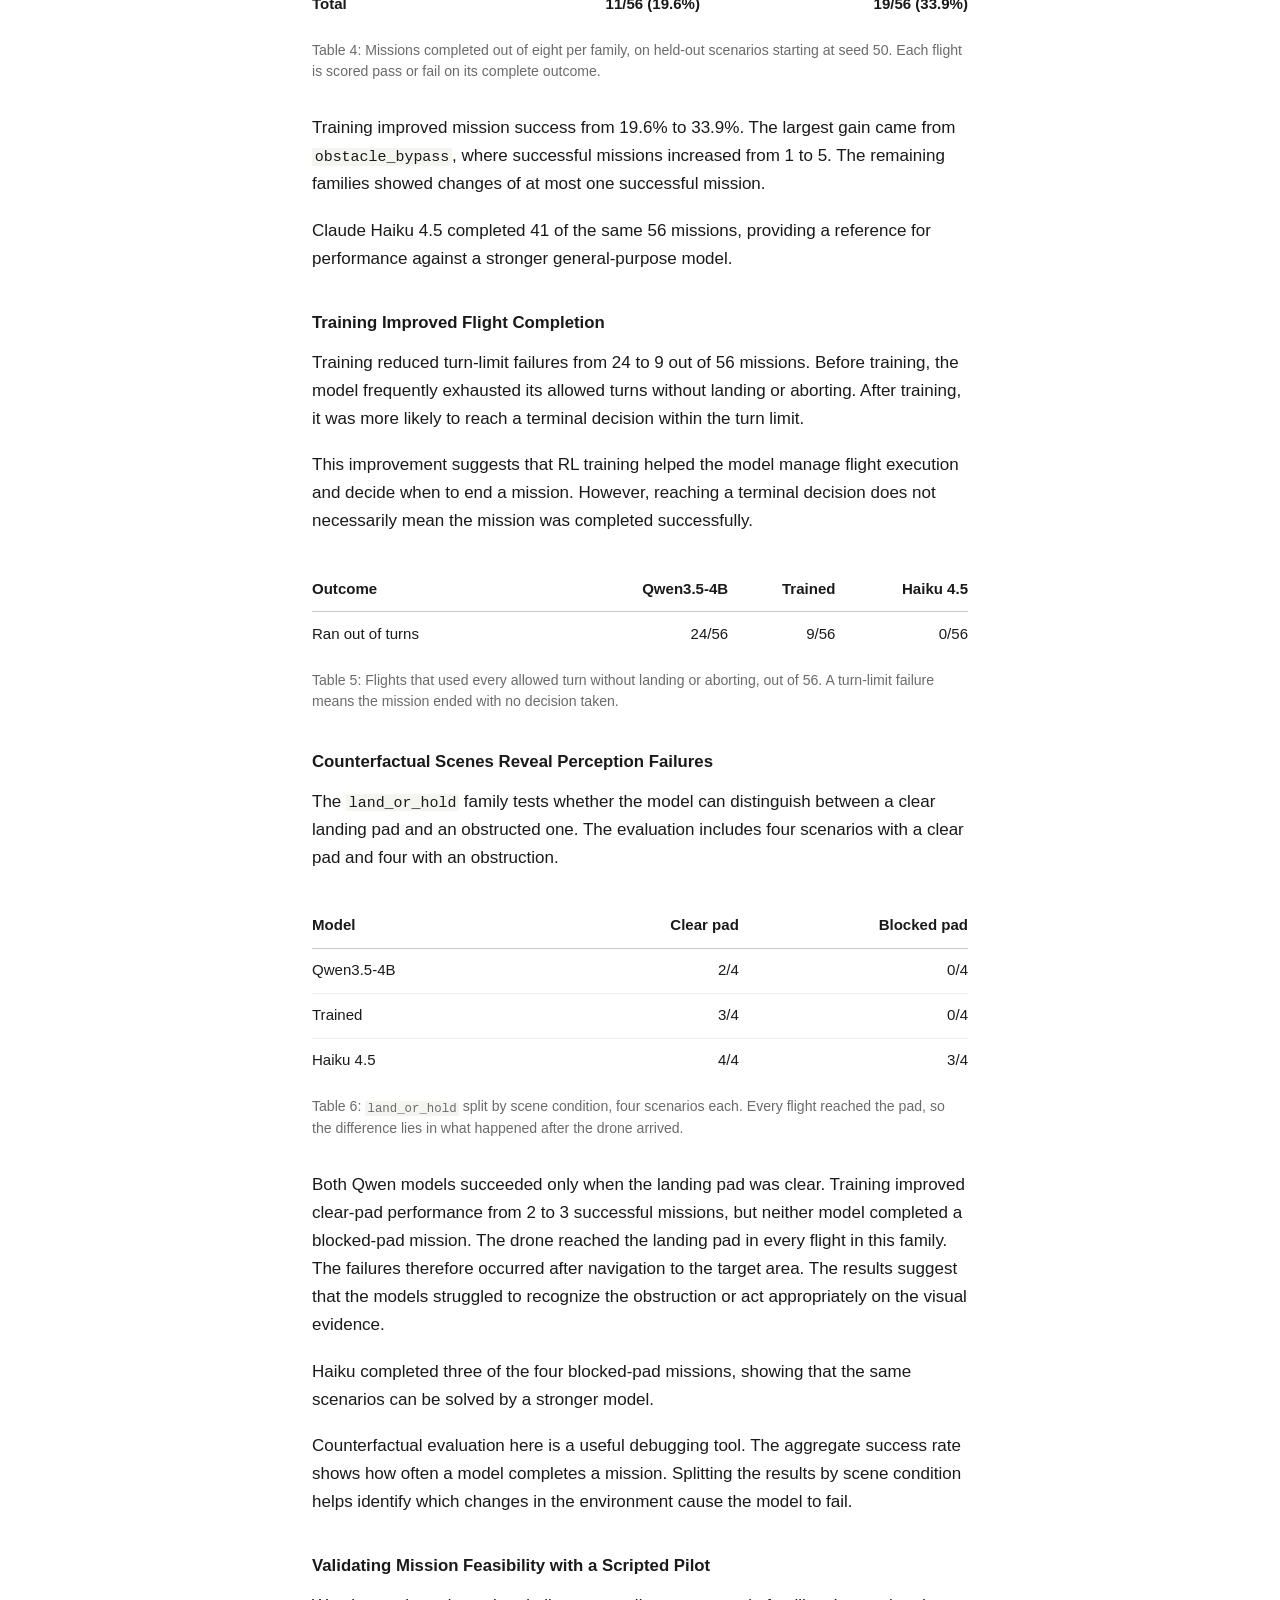
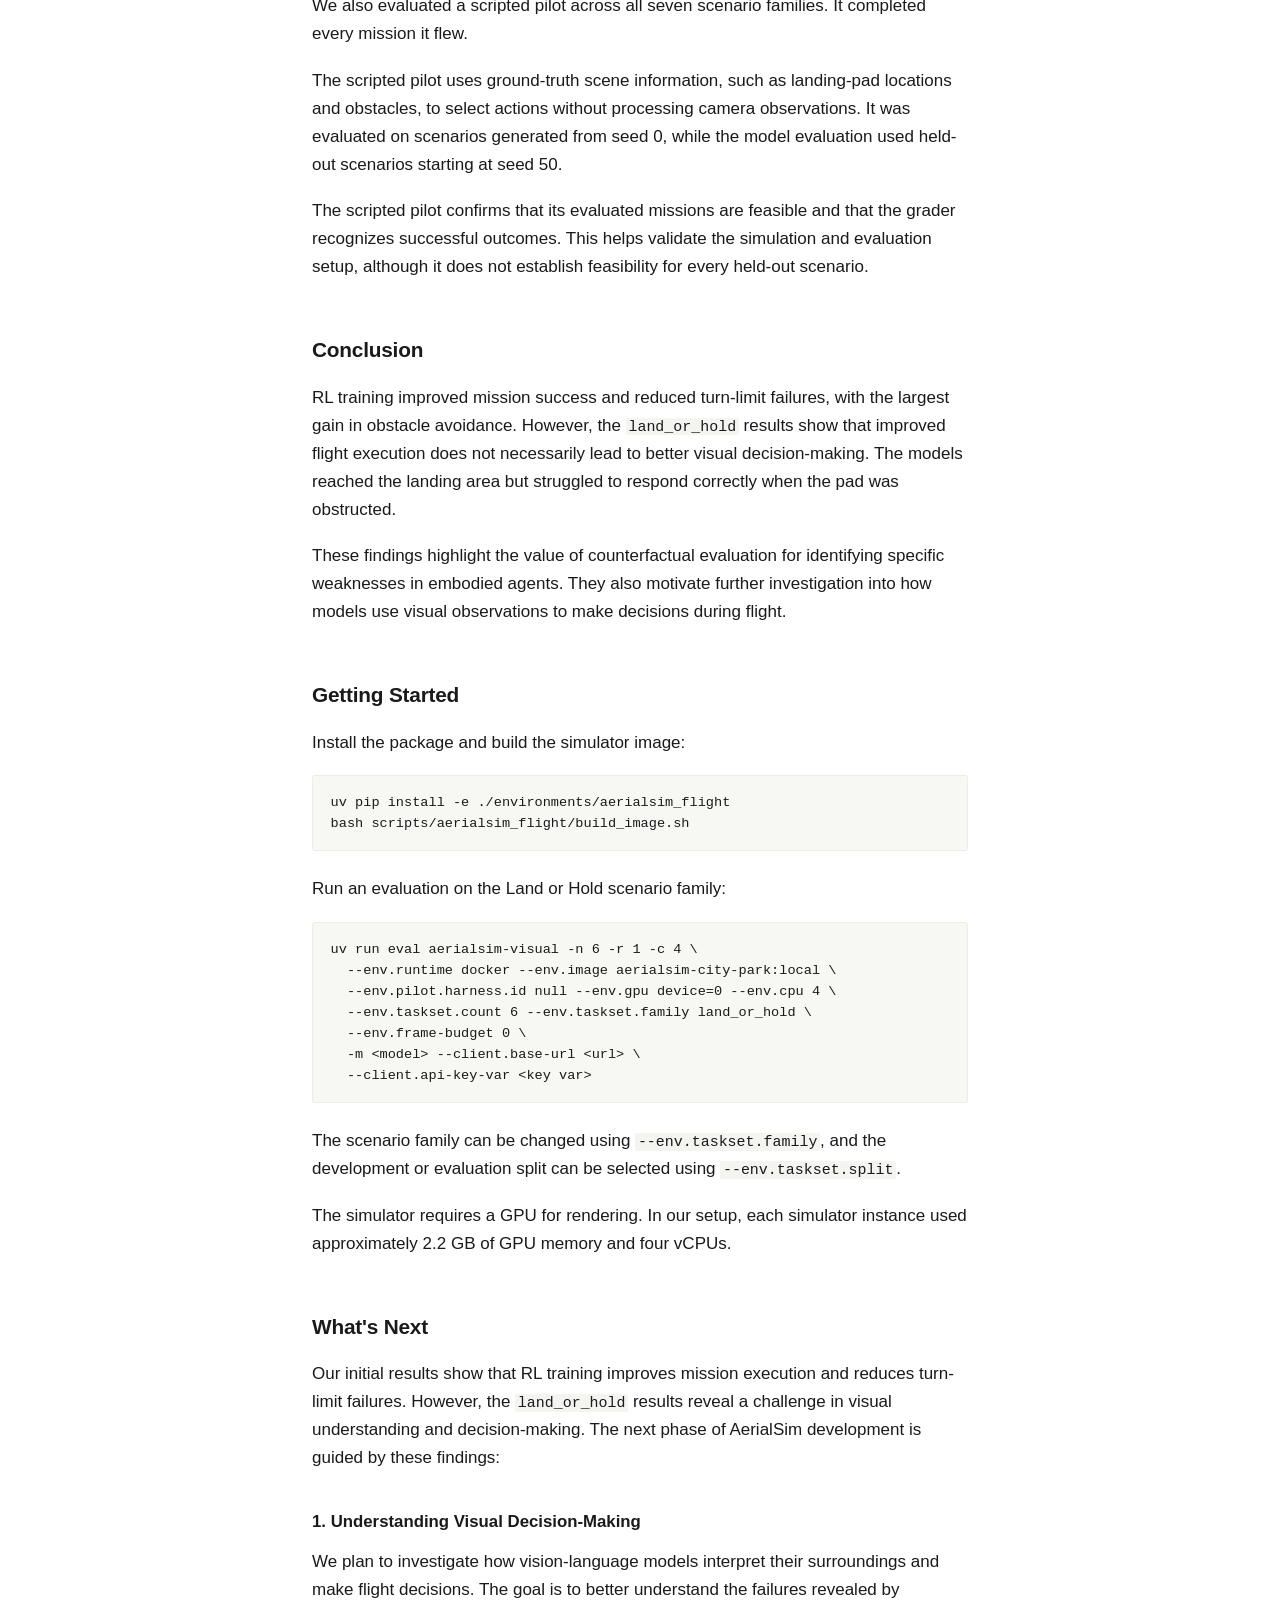
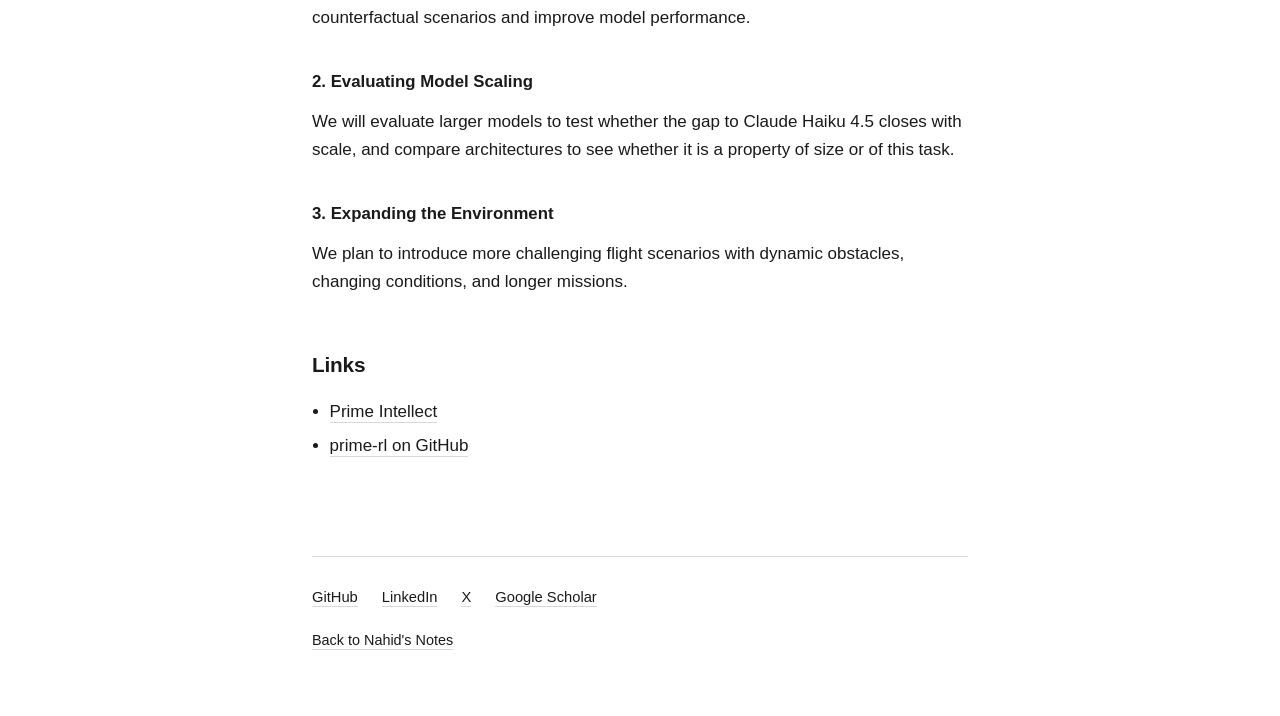
==== commit a1d4b5d6: "add a footer with social links to the post page Same links and styling as the homepage footer, so th" ====
--- a/posts/aerialsim-env/index.html
+++ b/posts/aerialsim-env/index.html
@@ -316,7 +316,15 @@
   <li><a href="https://github.com/PrimeIntellect-ai/prime-rl">prime-rl on GitHub</a></li>
 </ul>
 
-<p class="back"><a href="/">Back to Nahid's Notes</a></p>
+<footer>
+  <ul class="links">
+    <li><a href="https://github.com/nahidalam">GitHub</a></li>
+    <li><a href="https://www.linkedin.com/in/nahidalam/">LinkedIn</a></li>
+    <li><a href="https://x.com/nahidalam">X</a></li>
+    <li><a href="https://scholar.google.com/citations?view_op=list_works&amp;hl=en&amp;user=11XdYBUAAAAJ">Google Scholar</a></li>
+  </ul>
+  <p class="back"><a href="/">Back to Nahid's Notes</a></p>
+</footer>
 
 </div>
 </body>
--- a/style.css
+++ b/style.css
@@ -144,6 +144,8 @@
   padding-top: 1.75rem;
   border-top: 1px solid var(--faint);
 }
+
+.post footer .back { margin: 1.25rem 0 0; }
 
 .post h1 {
   font-size: 2rem;
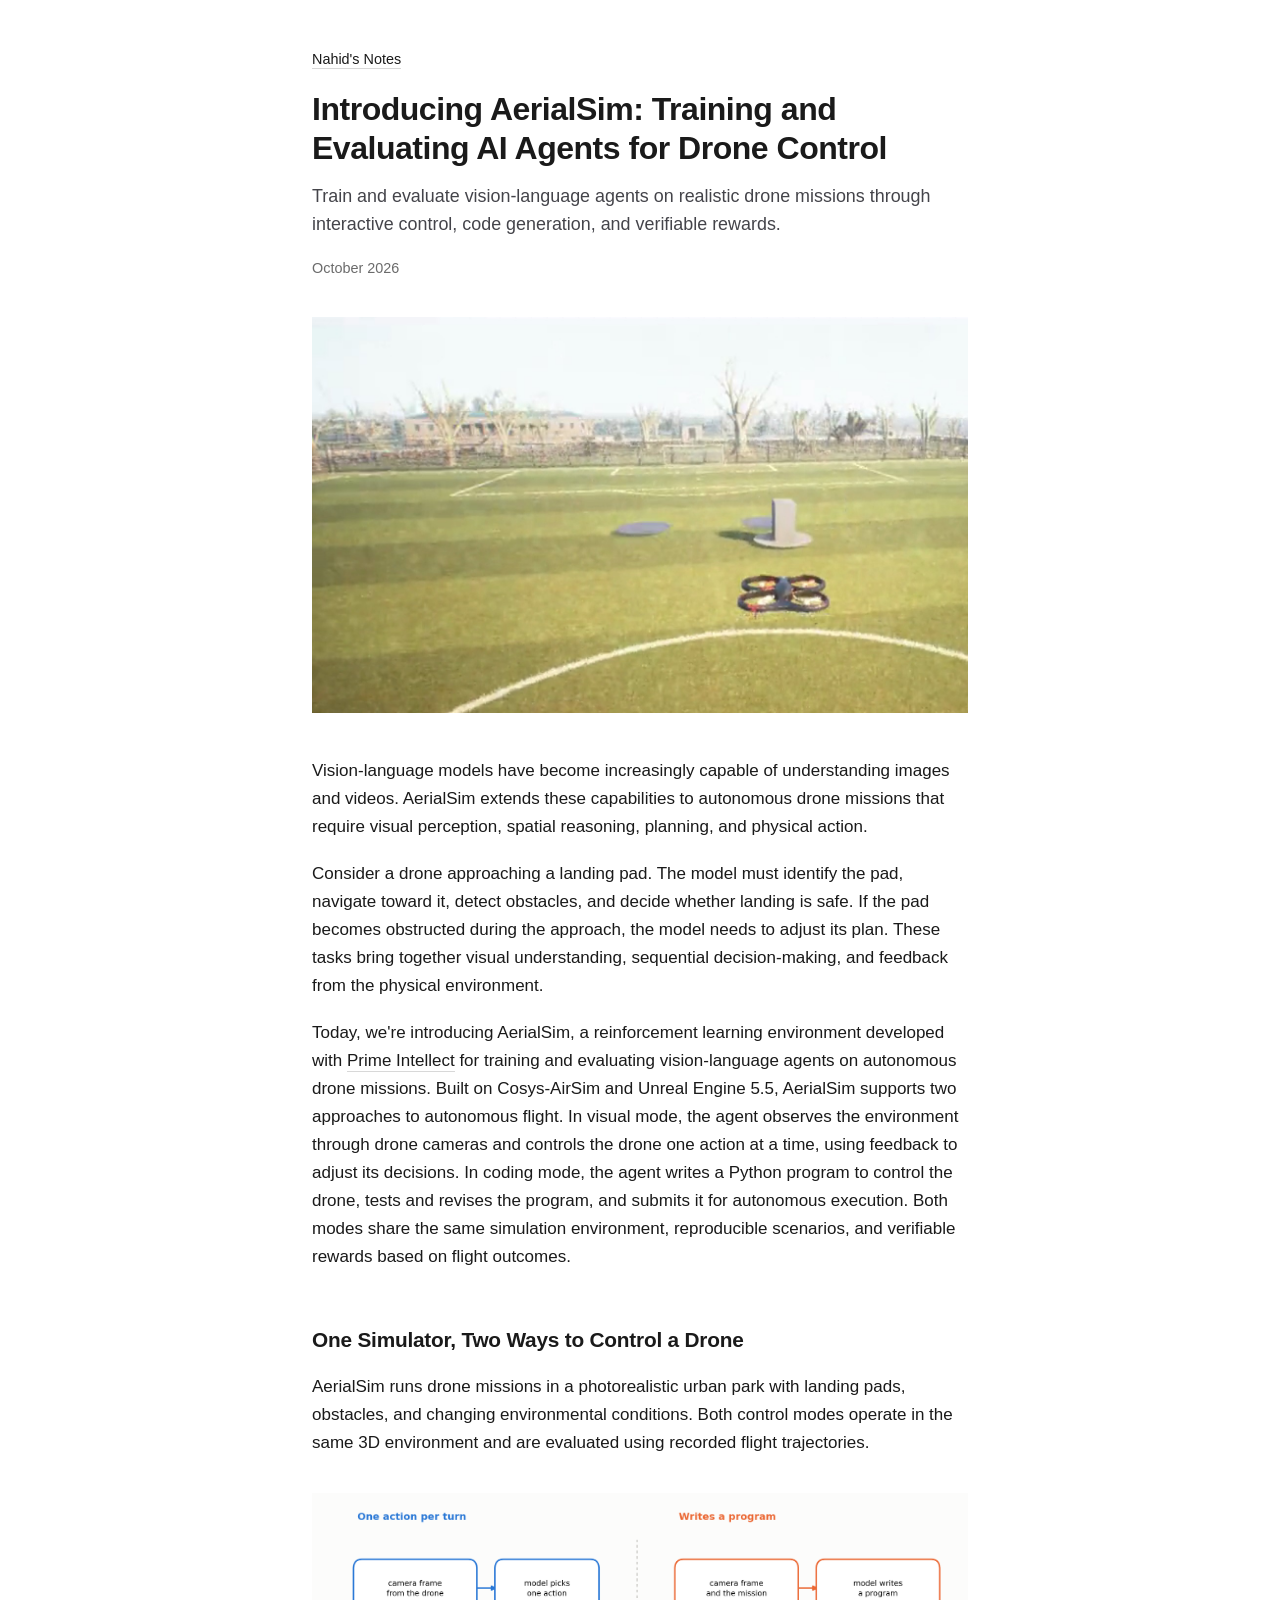
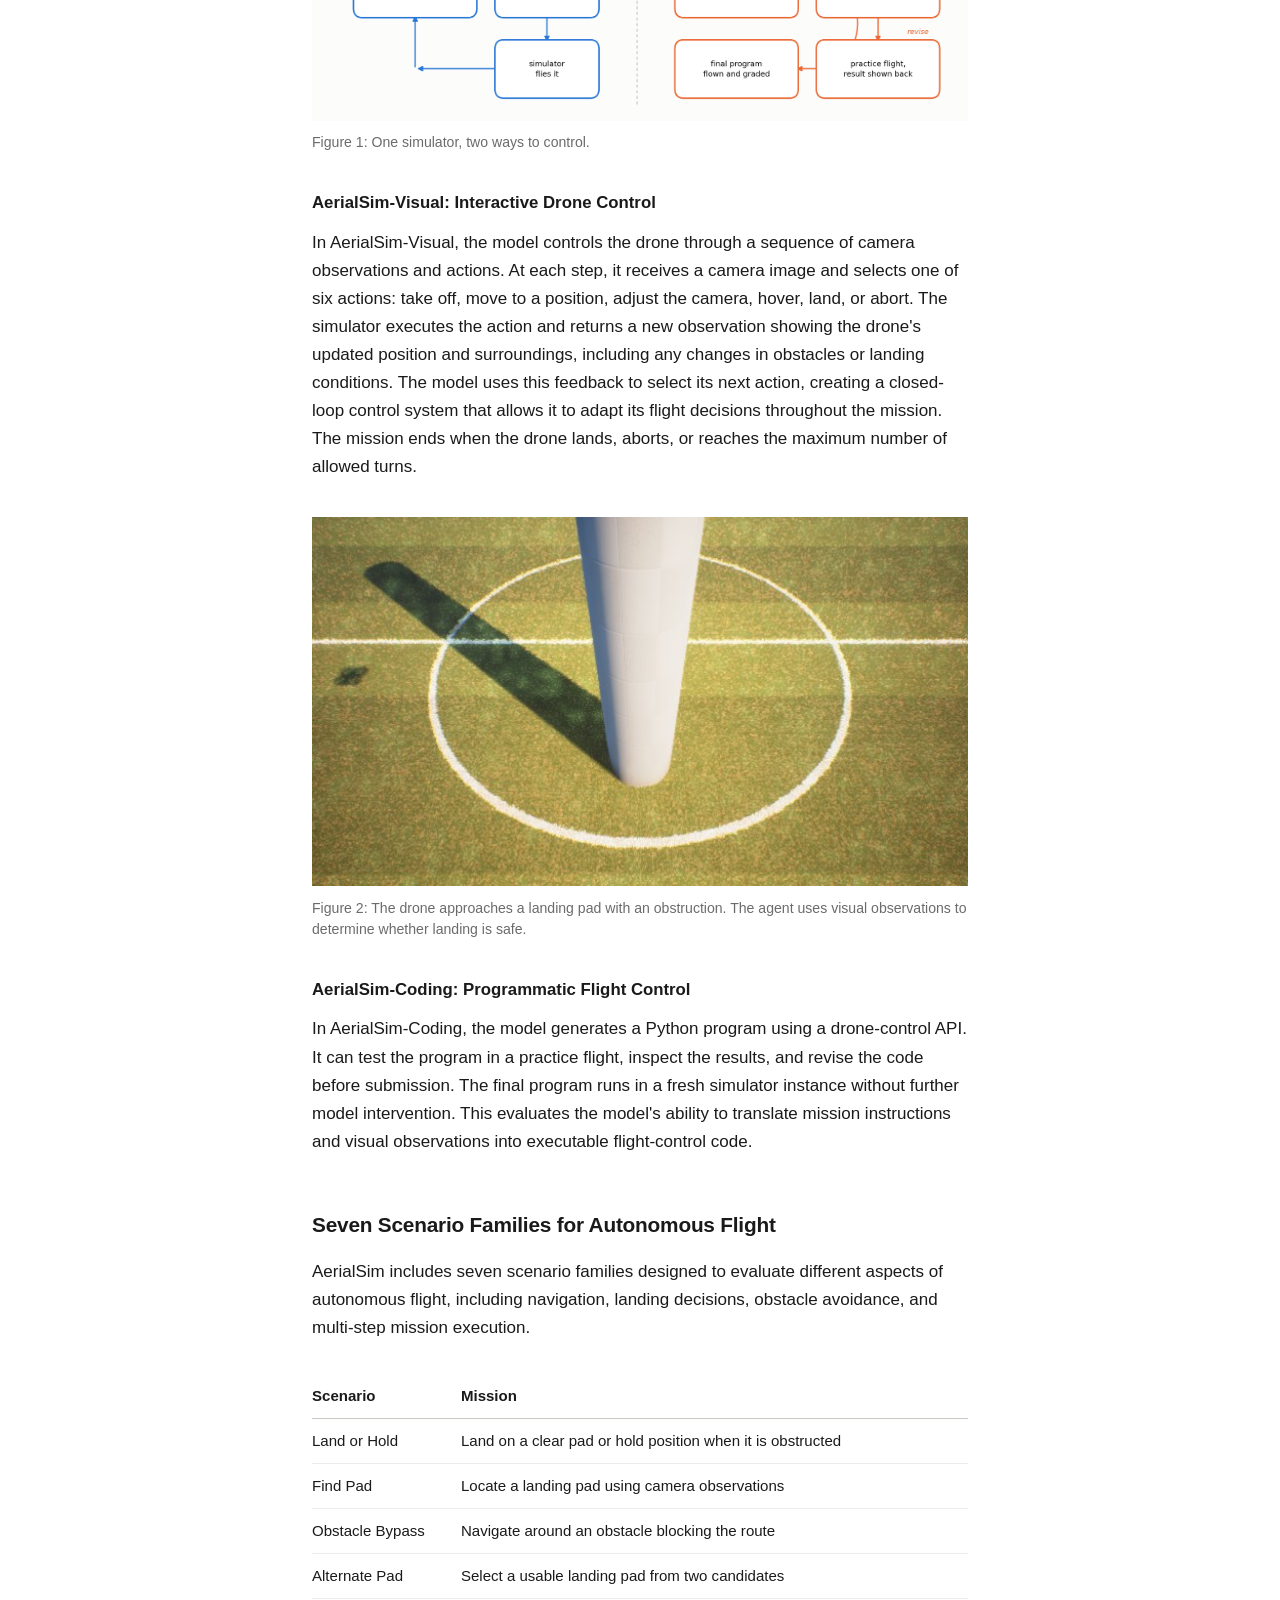
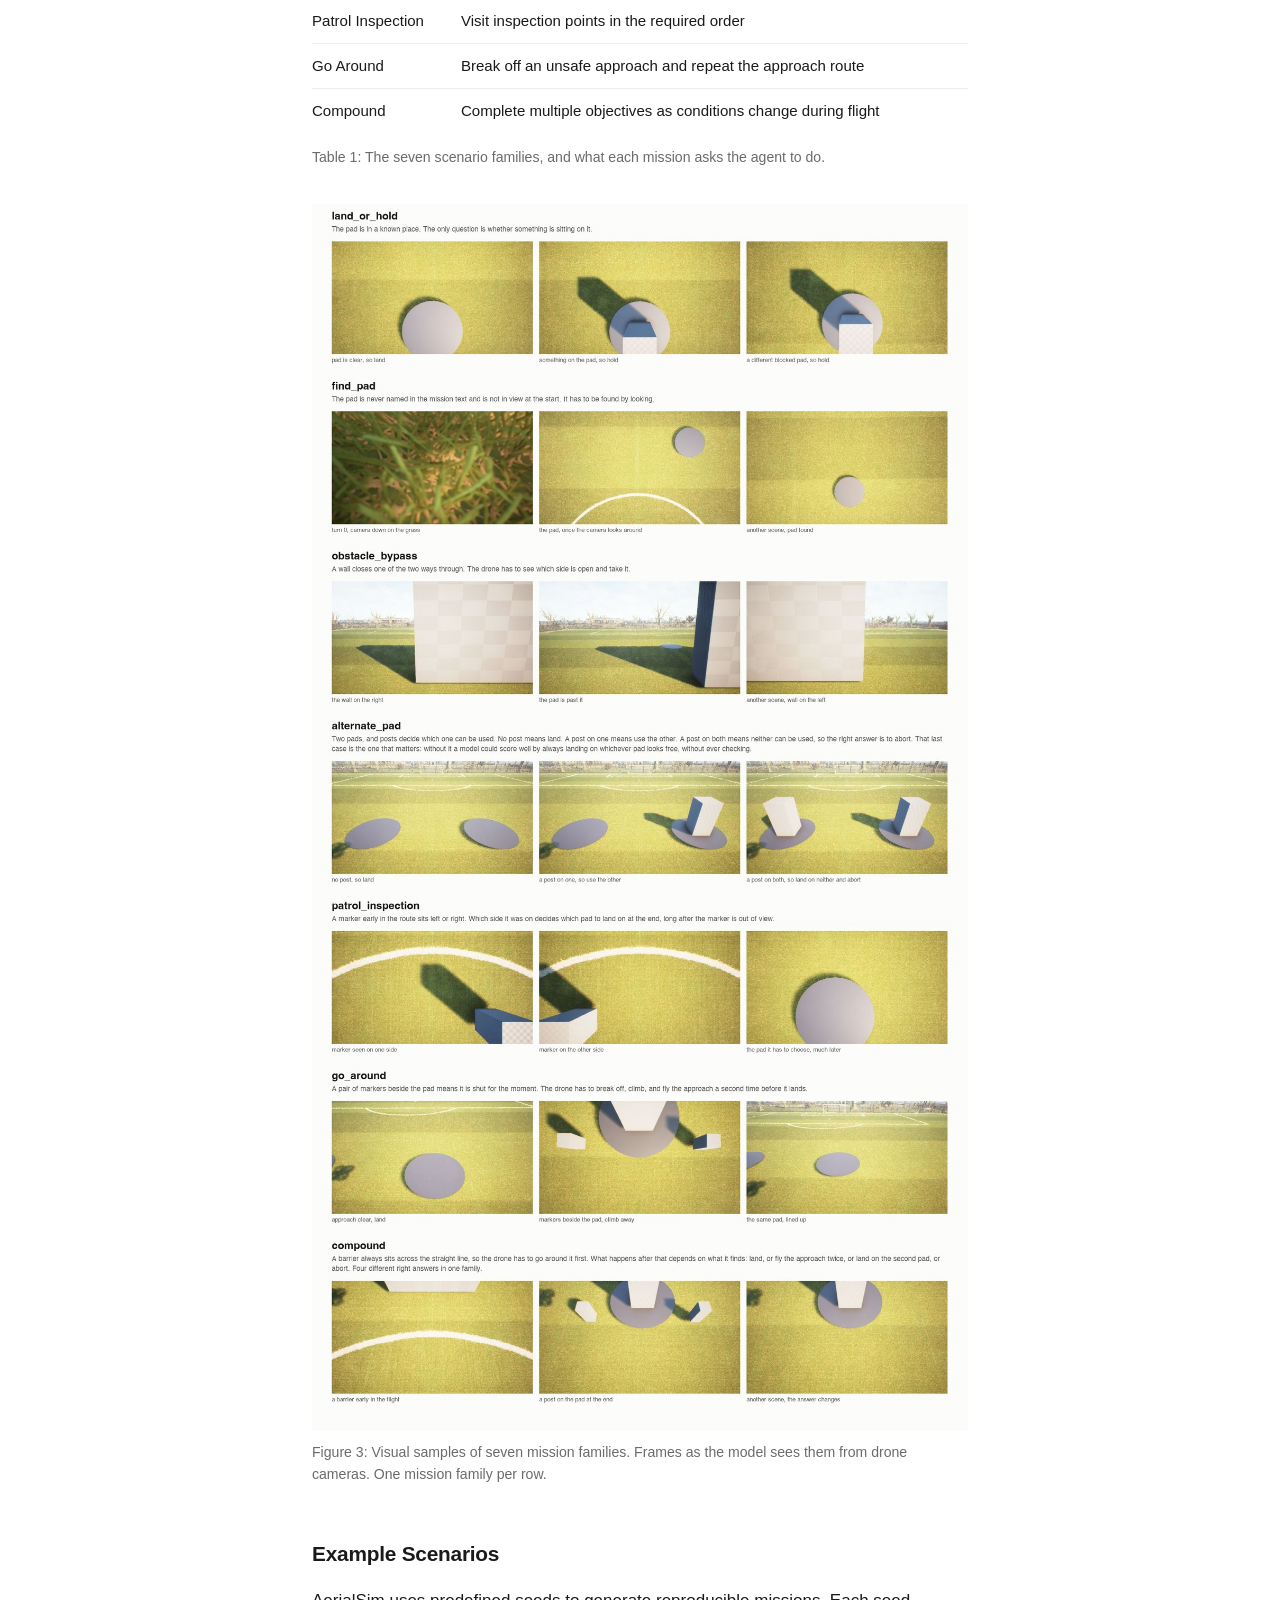
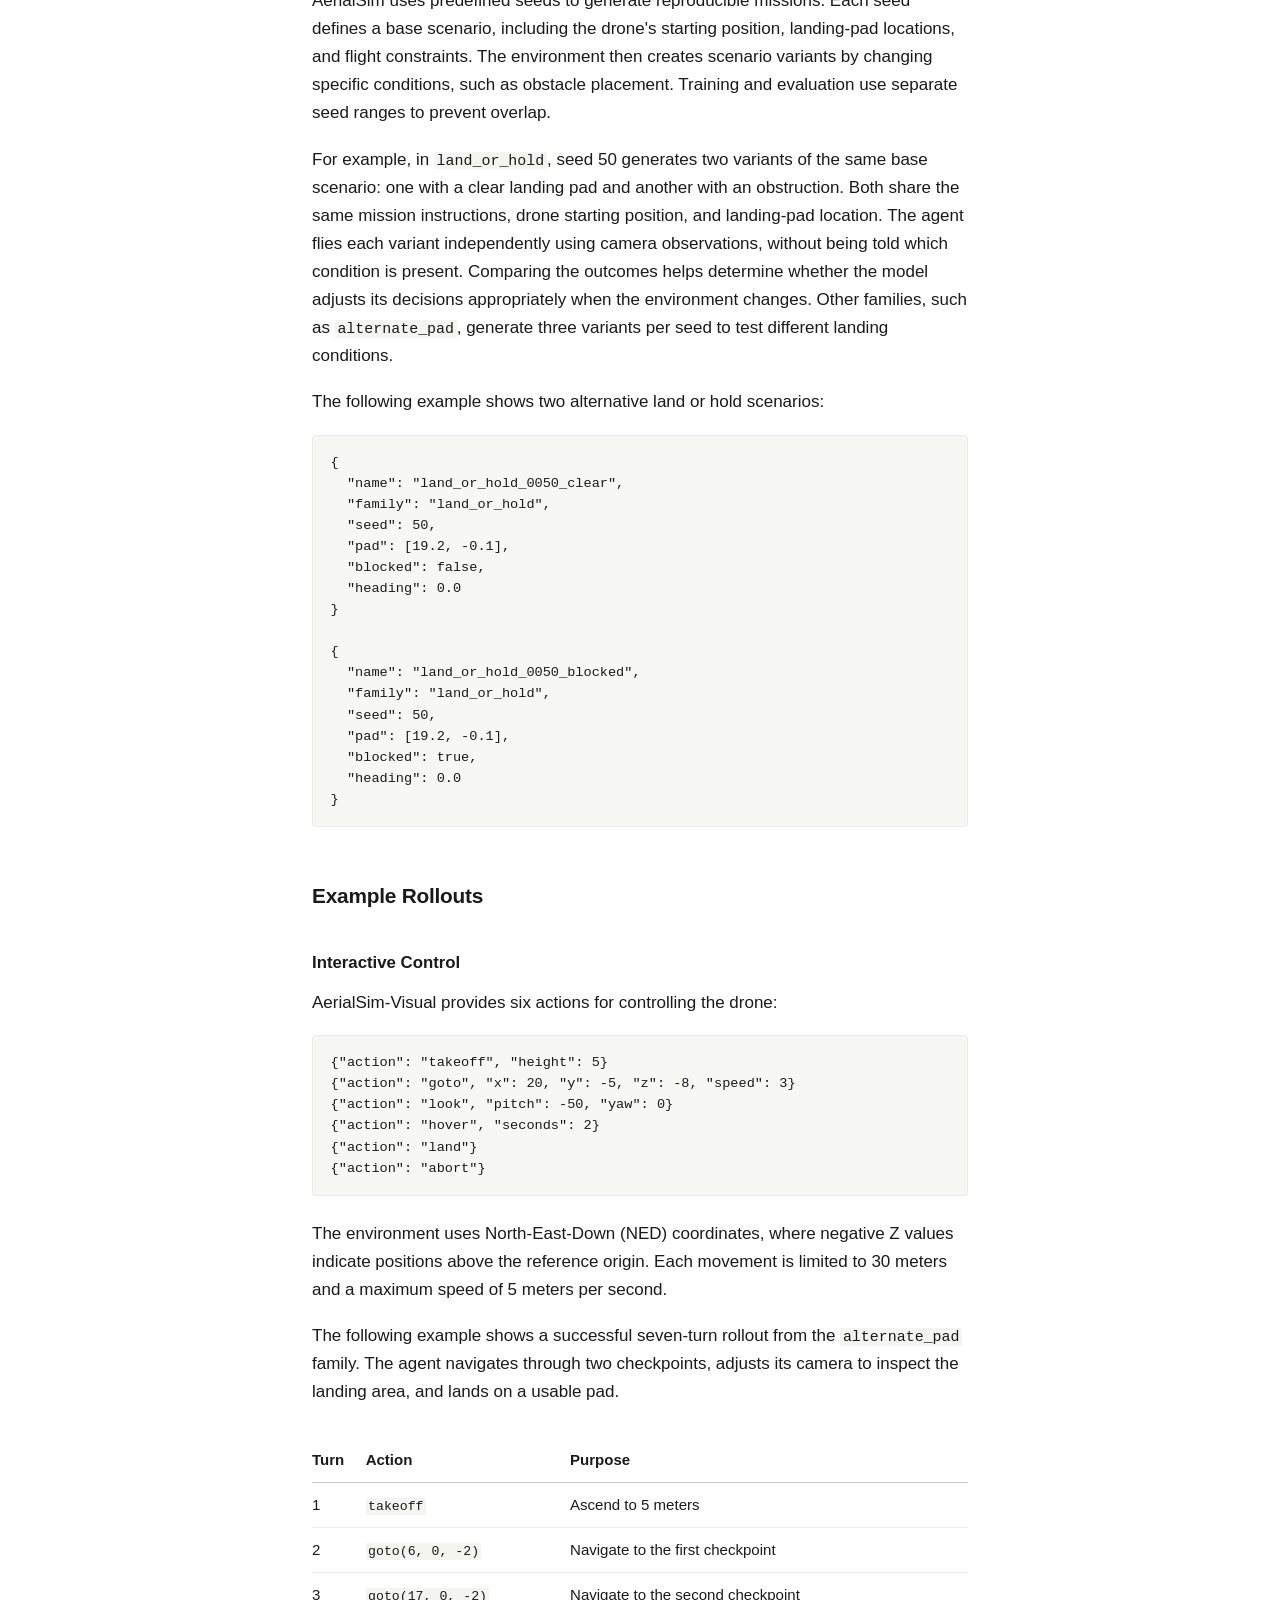
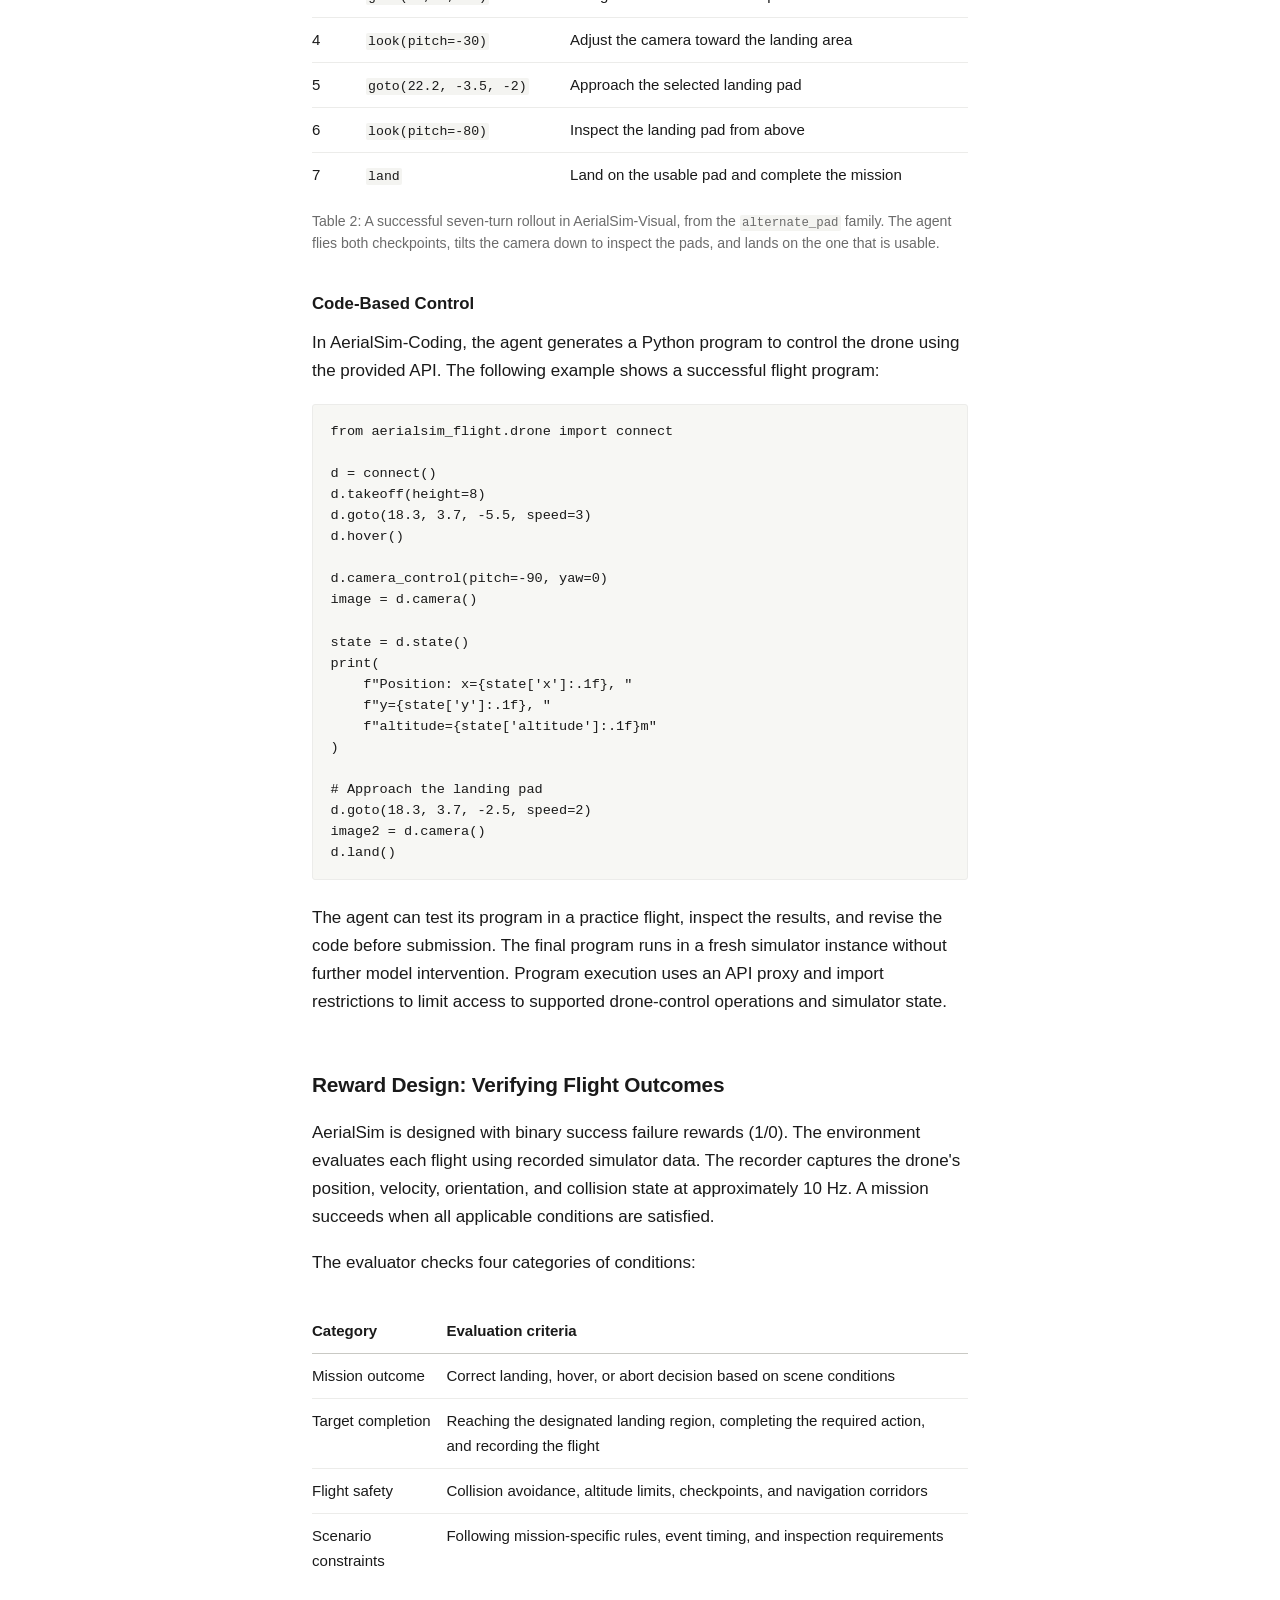
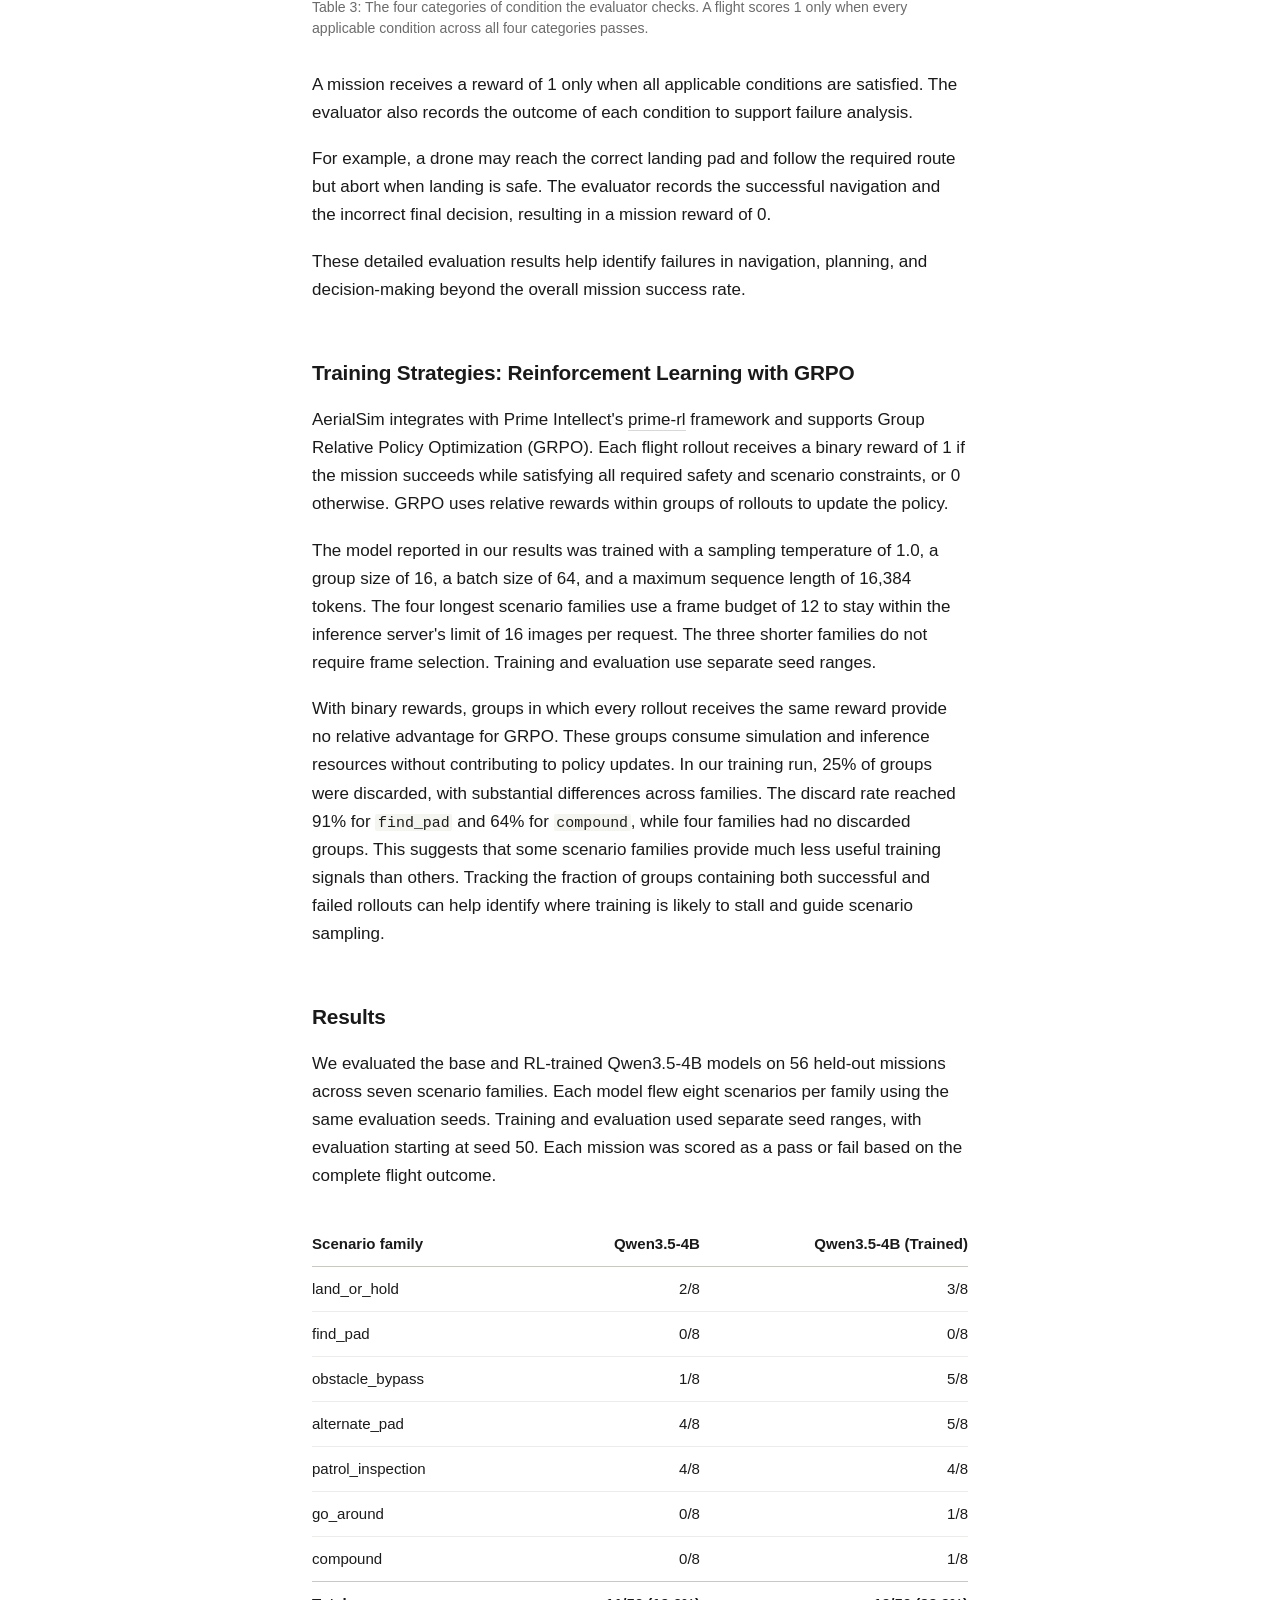
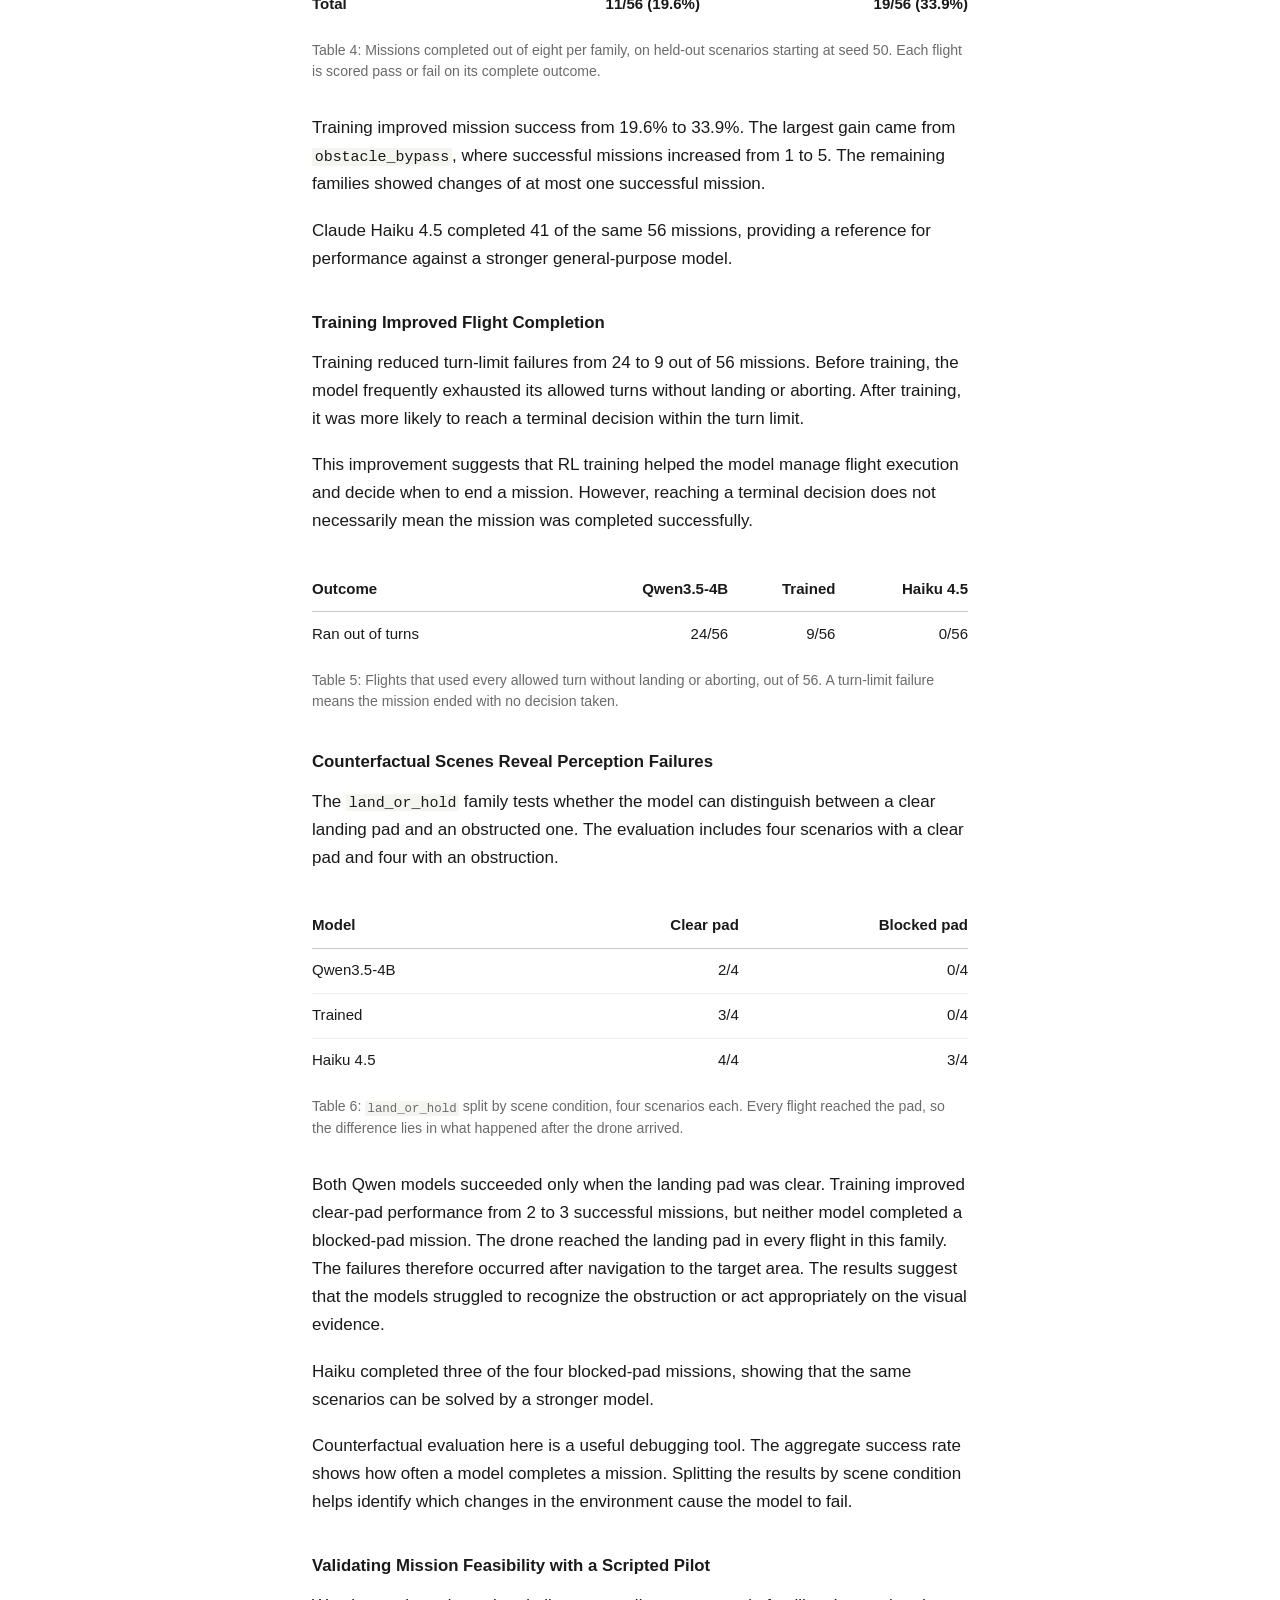
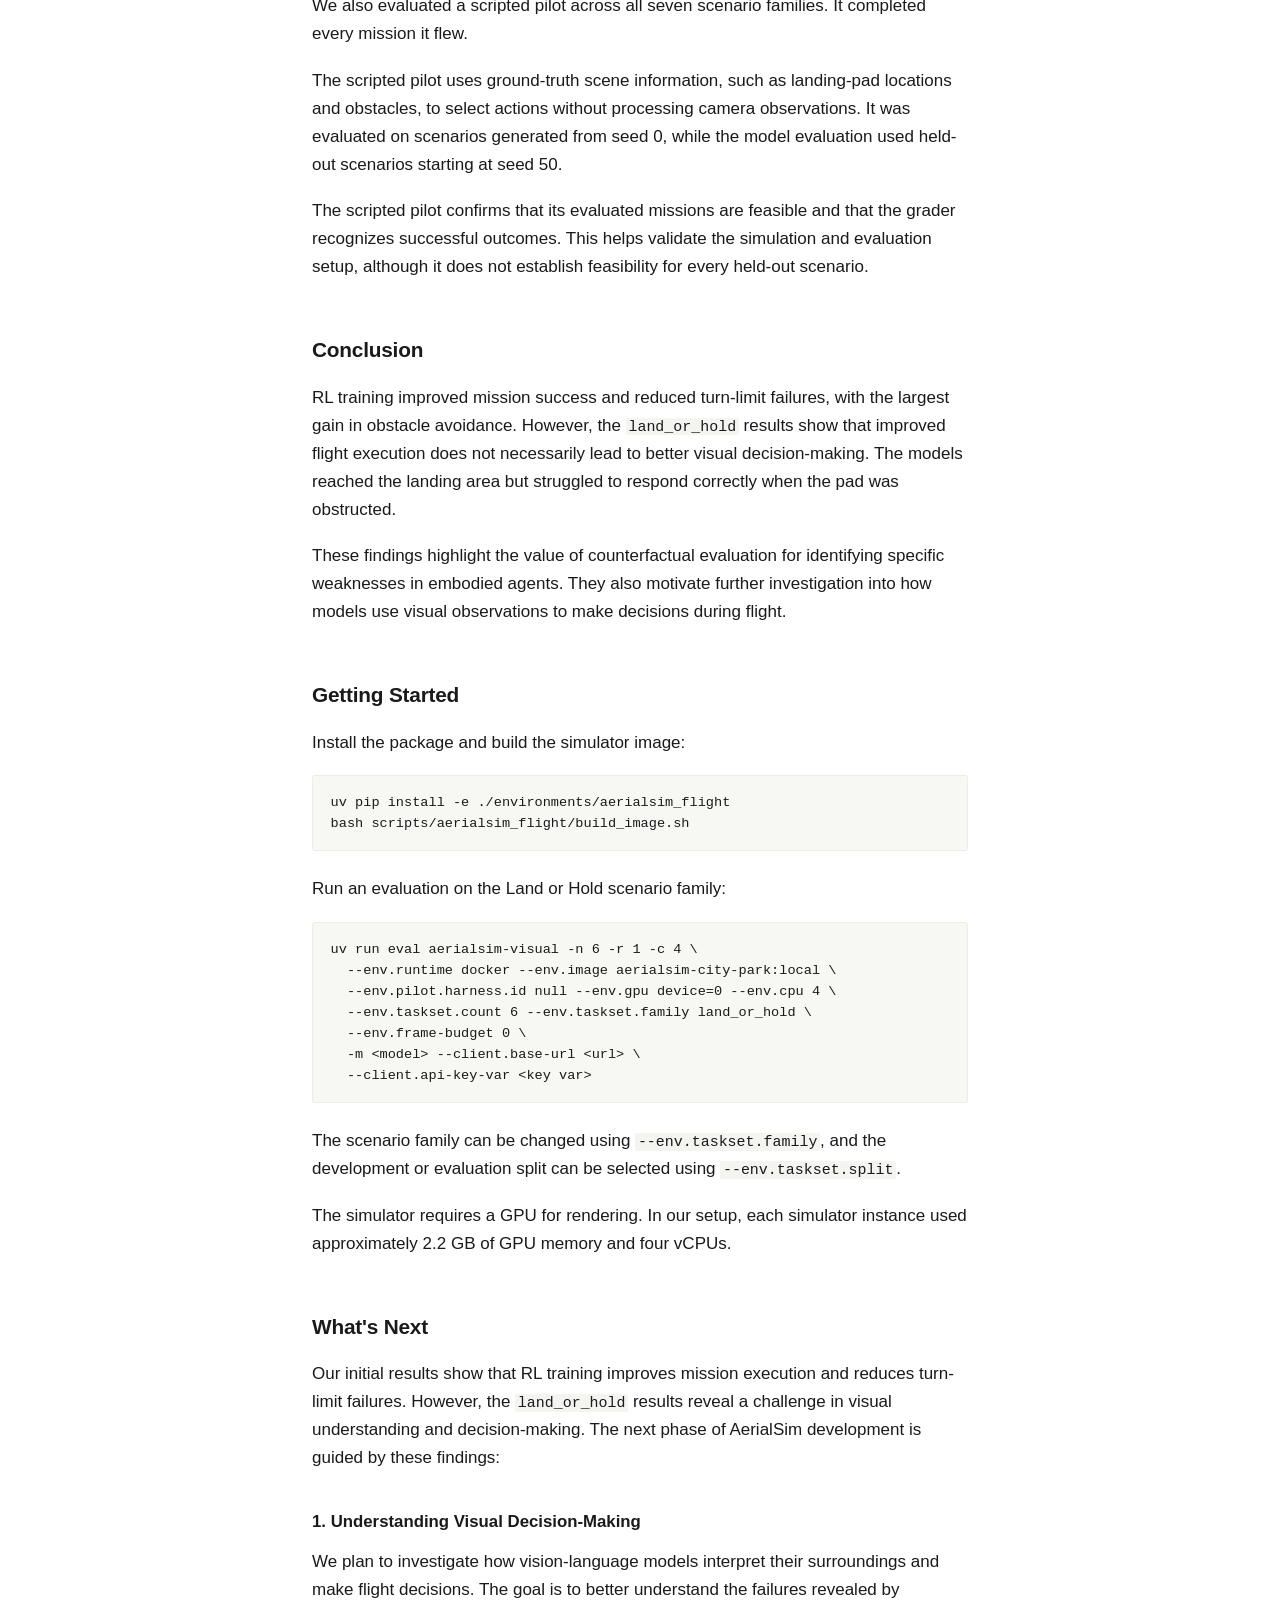
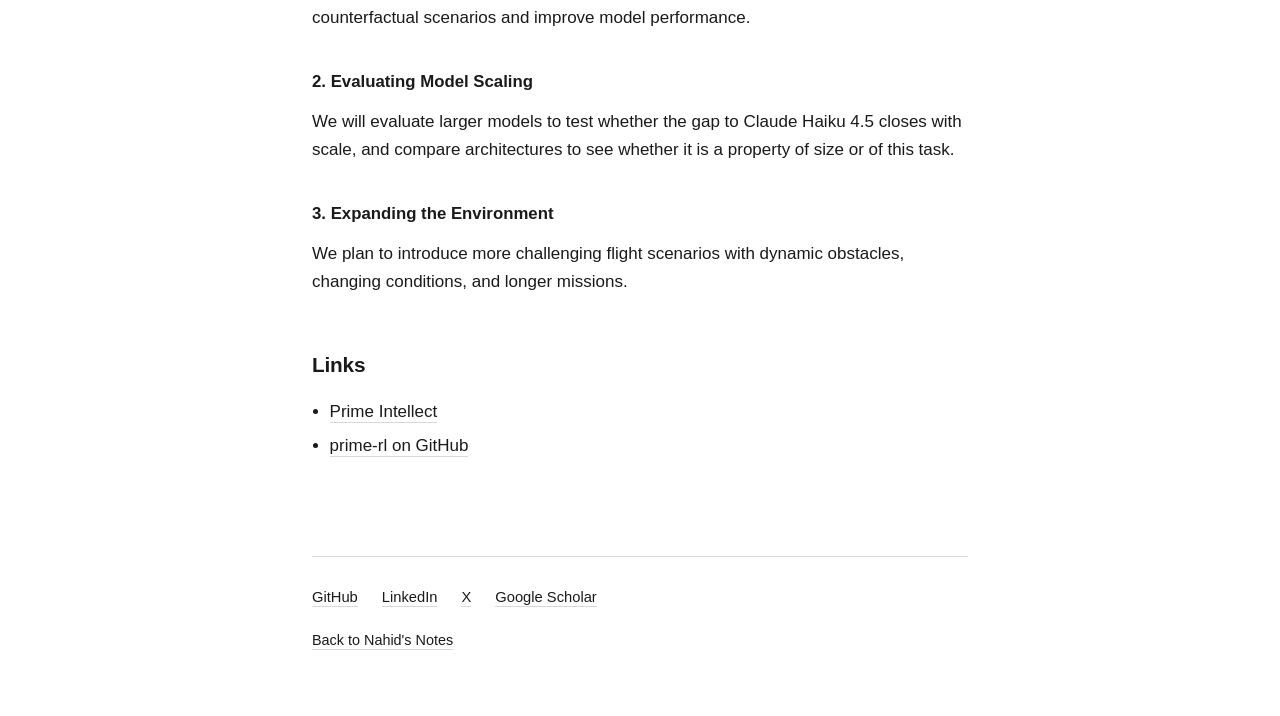
==== commit b409e9c8: "name AerialSim as a reinforcement learning environment in the opening line Co-Authored-By: Claude Op" ====
--- a/posts/aerialsim-env/index.html
+++ b/posts/aerialsim-env/index.html
@@ -26,7 +26,7 @@
 
 <p>Consider a drone approaching a landing pad. The model must identify the pad, navigate toward it, detect obstacles, and decide whether landing is safe. If the pad becomes obstructed during the approach, the model needs to adjust its plan. These tasks bring together visual understanding, sequential decision-making, and feedback from the physical environment.</p>
 
-<p>Today, we're introducing AerialSim, developed with <a href="http://www.primeintellect.ai/">Prime Intellect</a>, for training and evaluating vision-language agents on autonomous drone missions. Built on Cosys-AirSim and Unreal Engine 5.5, AerialSim supports two approaches to autonomous flight. In visual mode, the agent observes the environment through drone cameras and controls the drone one action at a time, using feedback to adjust its decisions. In coding mode, the agent writes a Python program to control the drone, tests and revises the program, and submits it for autonomous execution. Both modes share the same simulation environment, reproducible scenarios, and verifiable rewards based on flight outcomes.</p>
+<p>Today, we're introducing AerialSim, a reinforcement learning environment developed with <a href="http://www.primeintellect.ai/">Prime Intellect</a> for training and evaluating vision-language agents on autonomous drone missions. Built on Cosys-AirSim and Unreal Engine 5.5, AerialSim supports two approaches to autonomous flight. In visual mode, the agent observes the environment through drone cameras and controls the drone one action at a time, using feedback to adjust its decisions. In coding mode, the agent writes a Python program to control the drone, tests and revises the program, and submits it for autonomous execution. Both modes share the same simulation environment, reproducible scenarios, and verifiable rewards based on flight outcomes.</p>
 
 <h2>One Simulator, Two Ways to Control a Drone</h2>
 
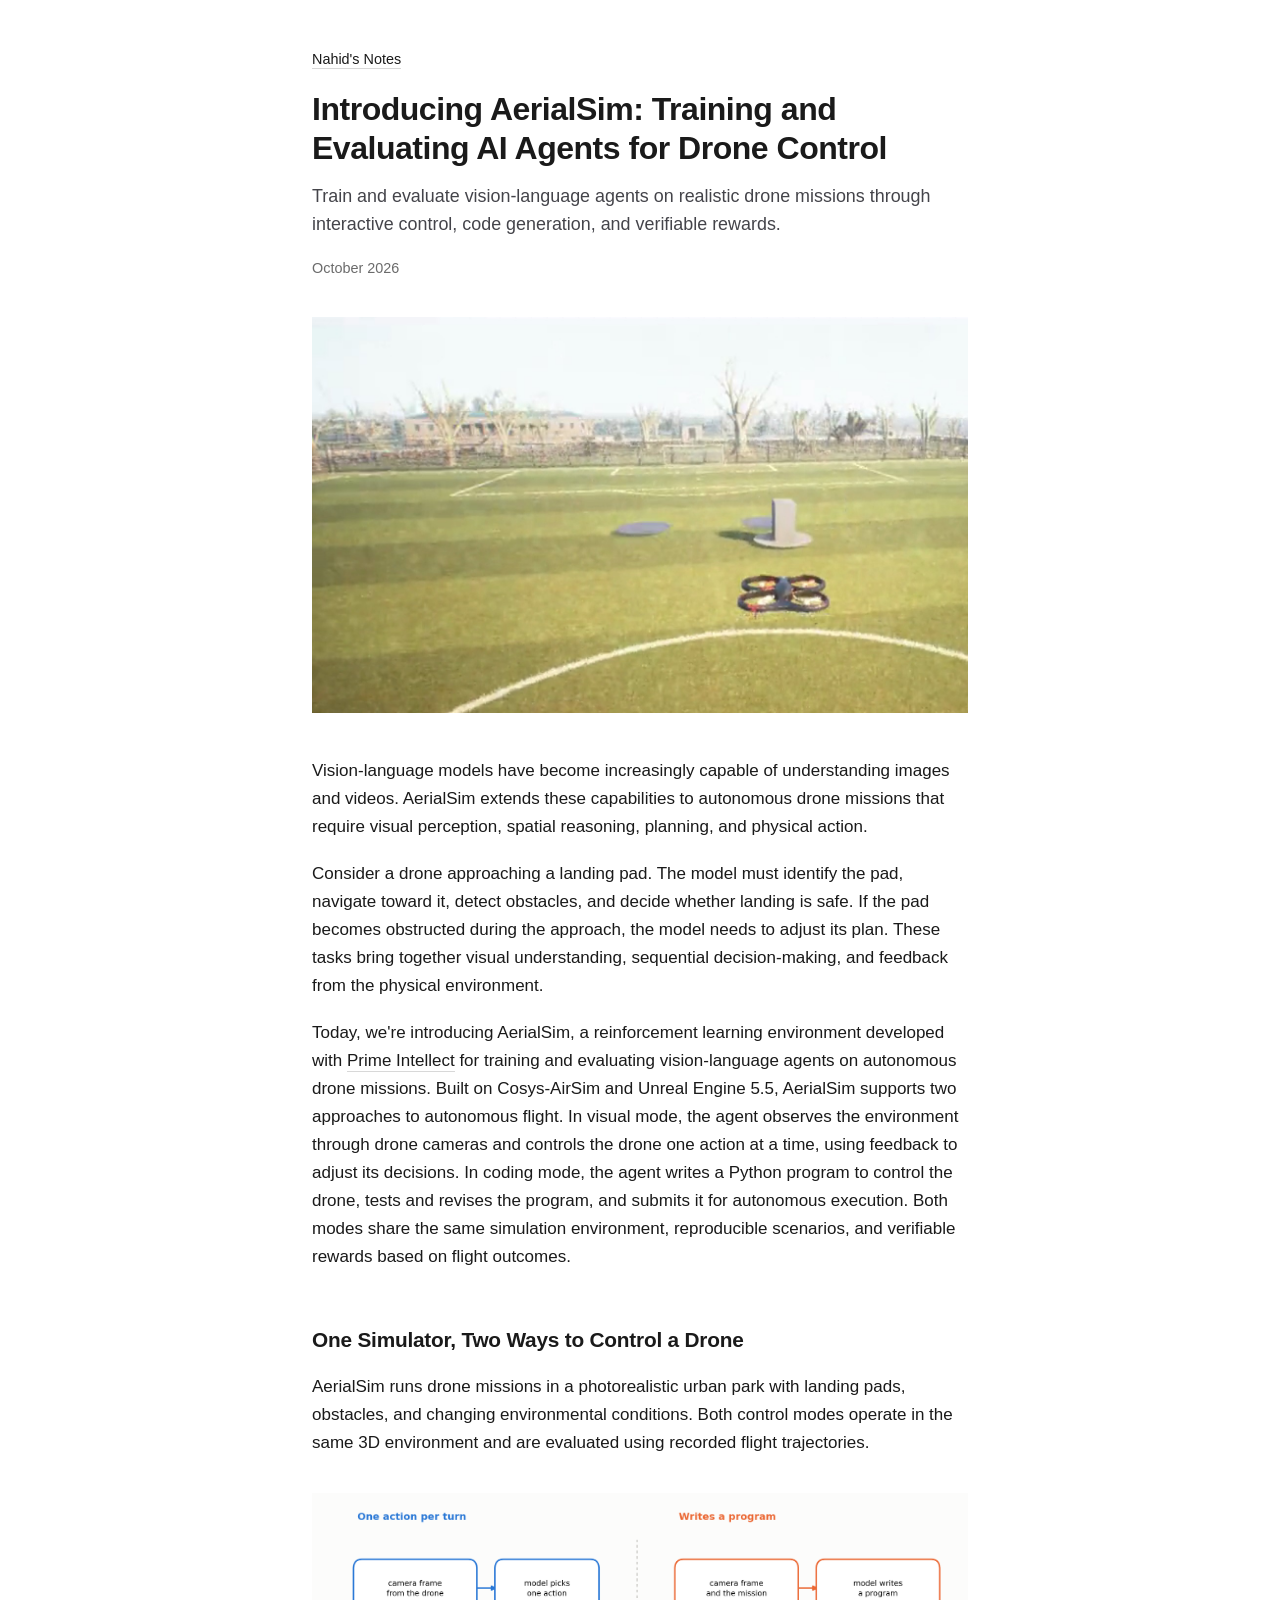
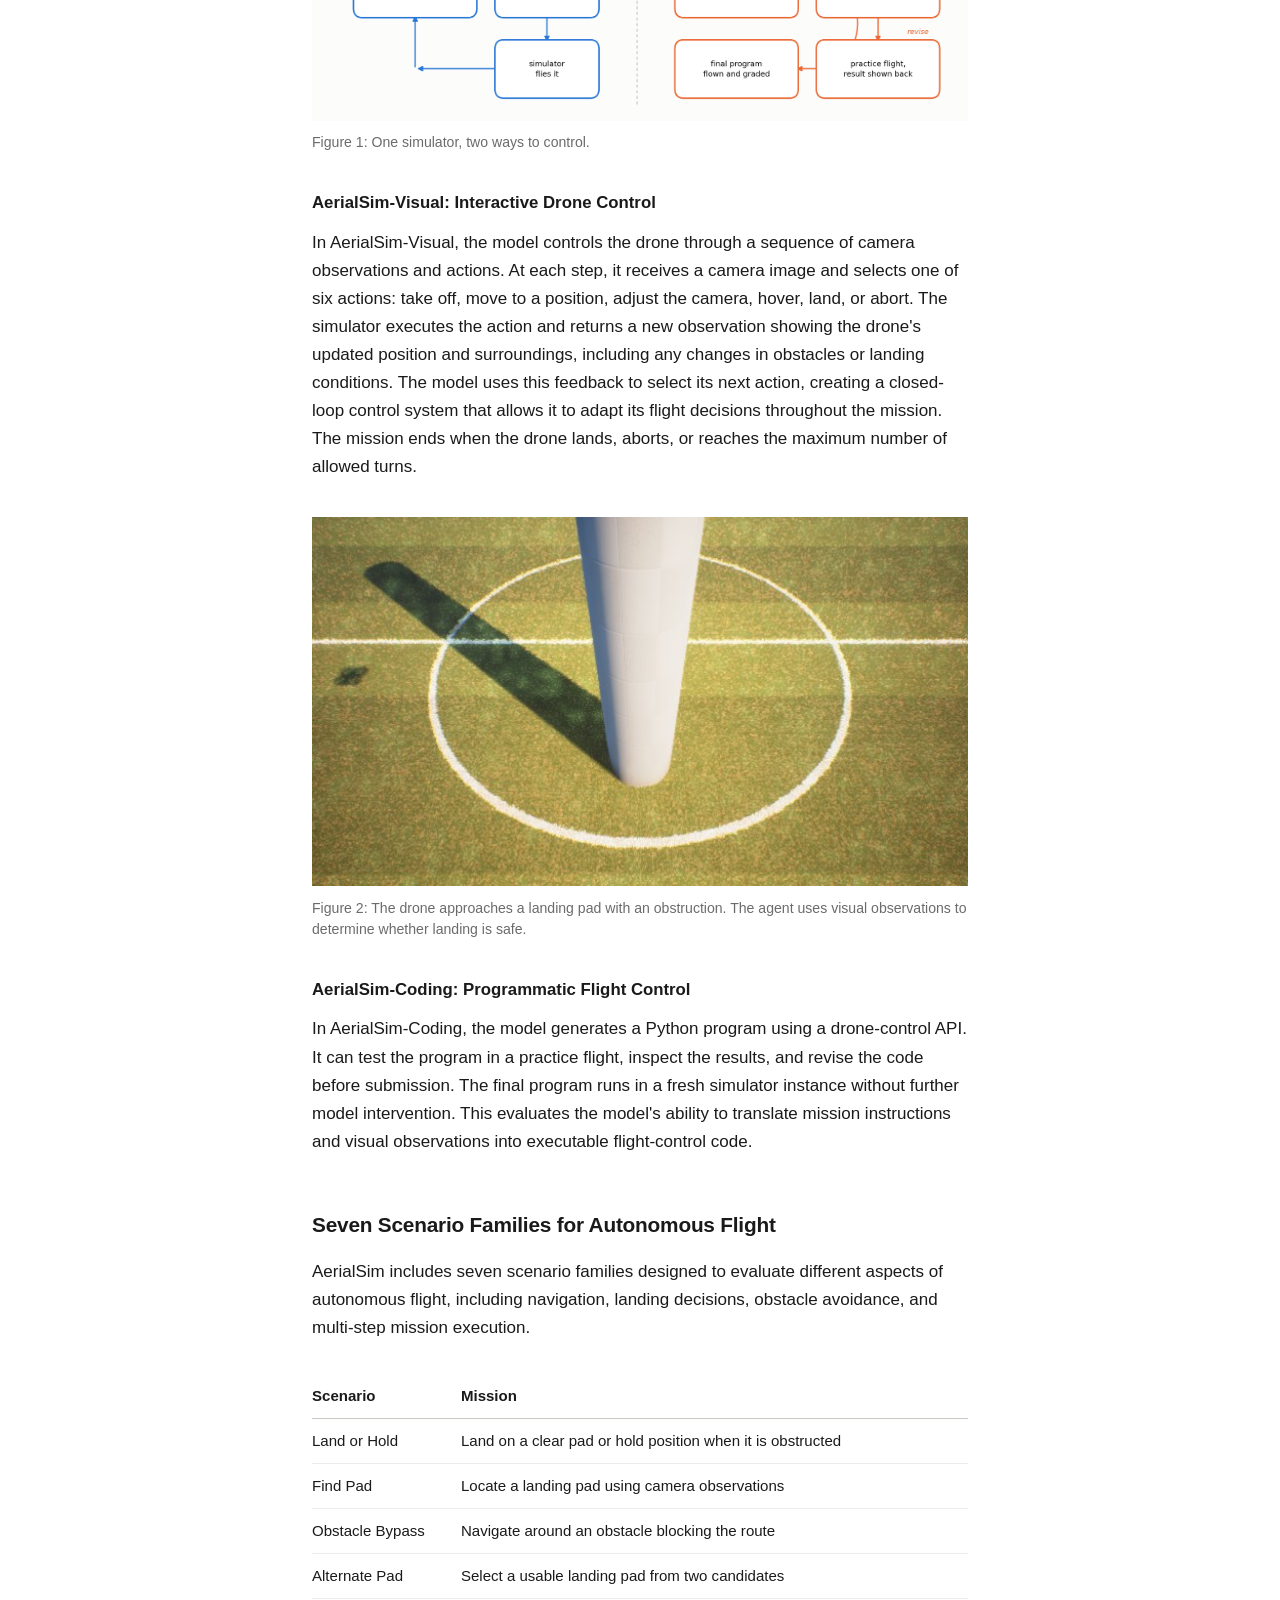
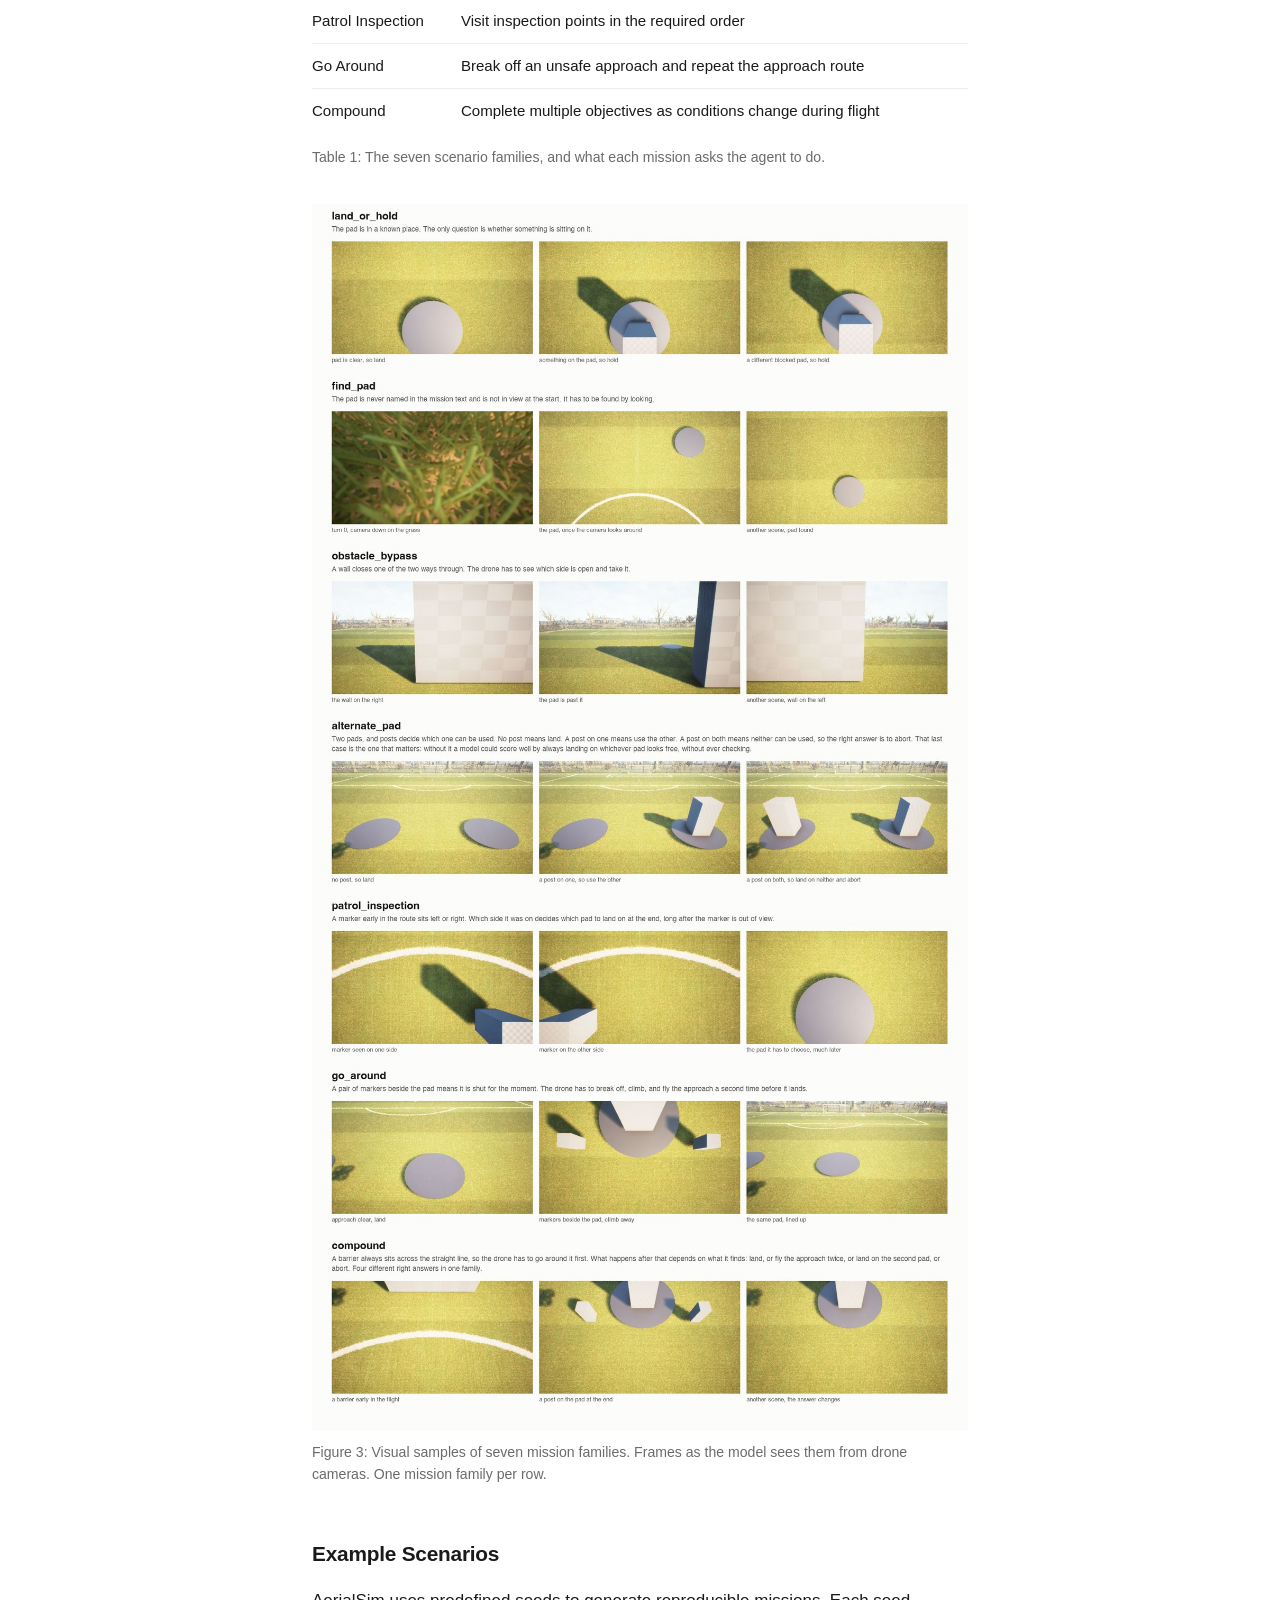
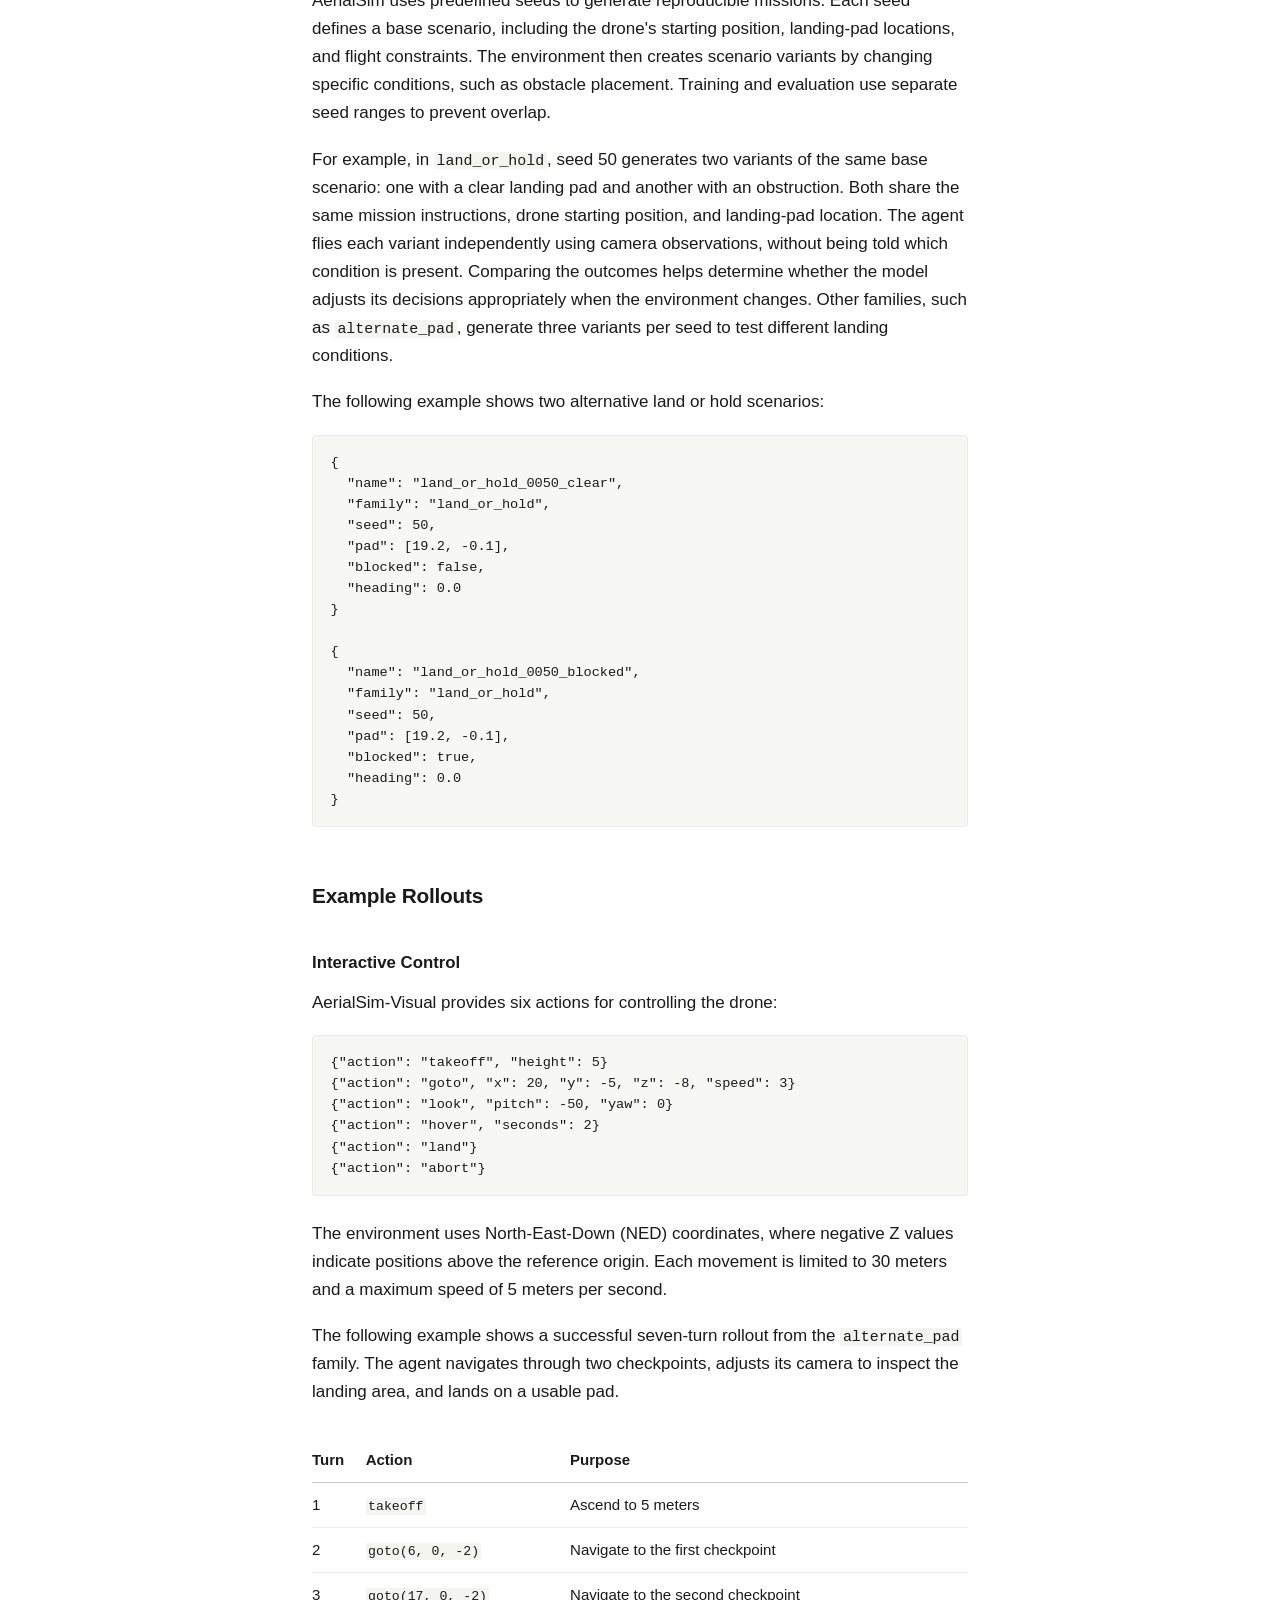
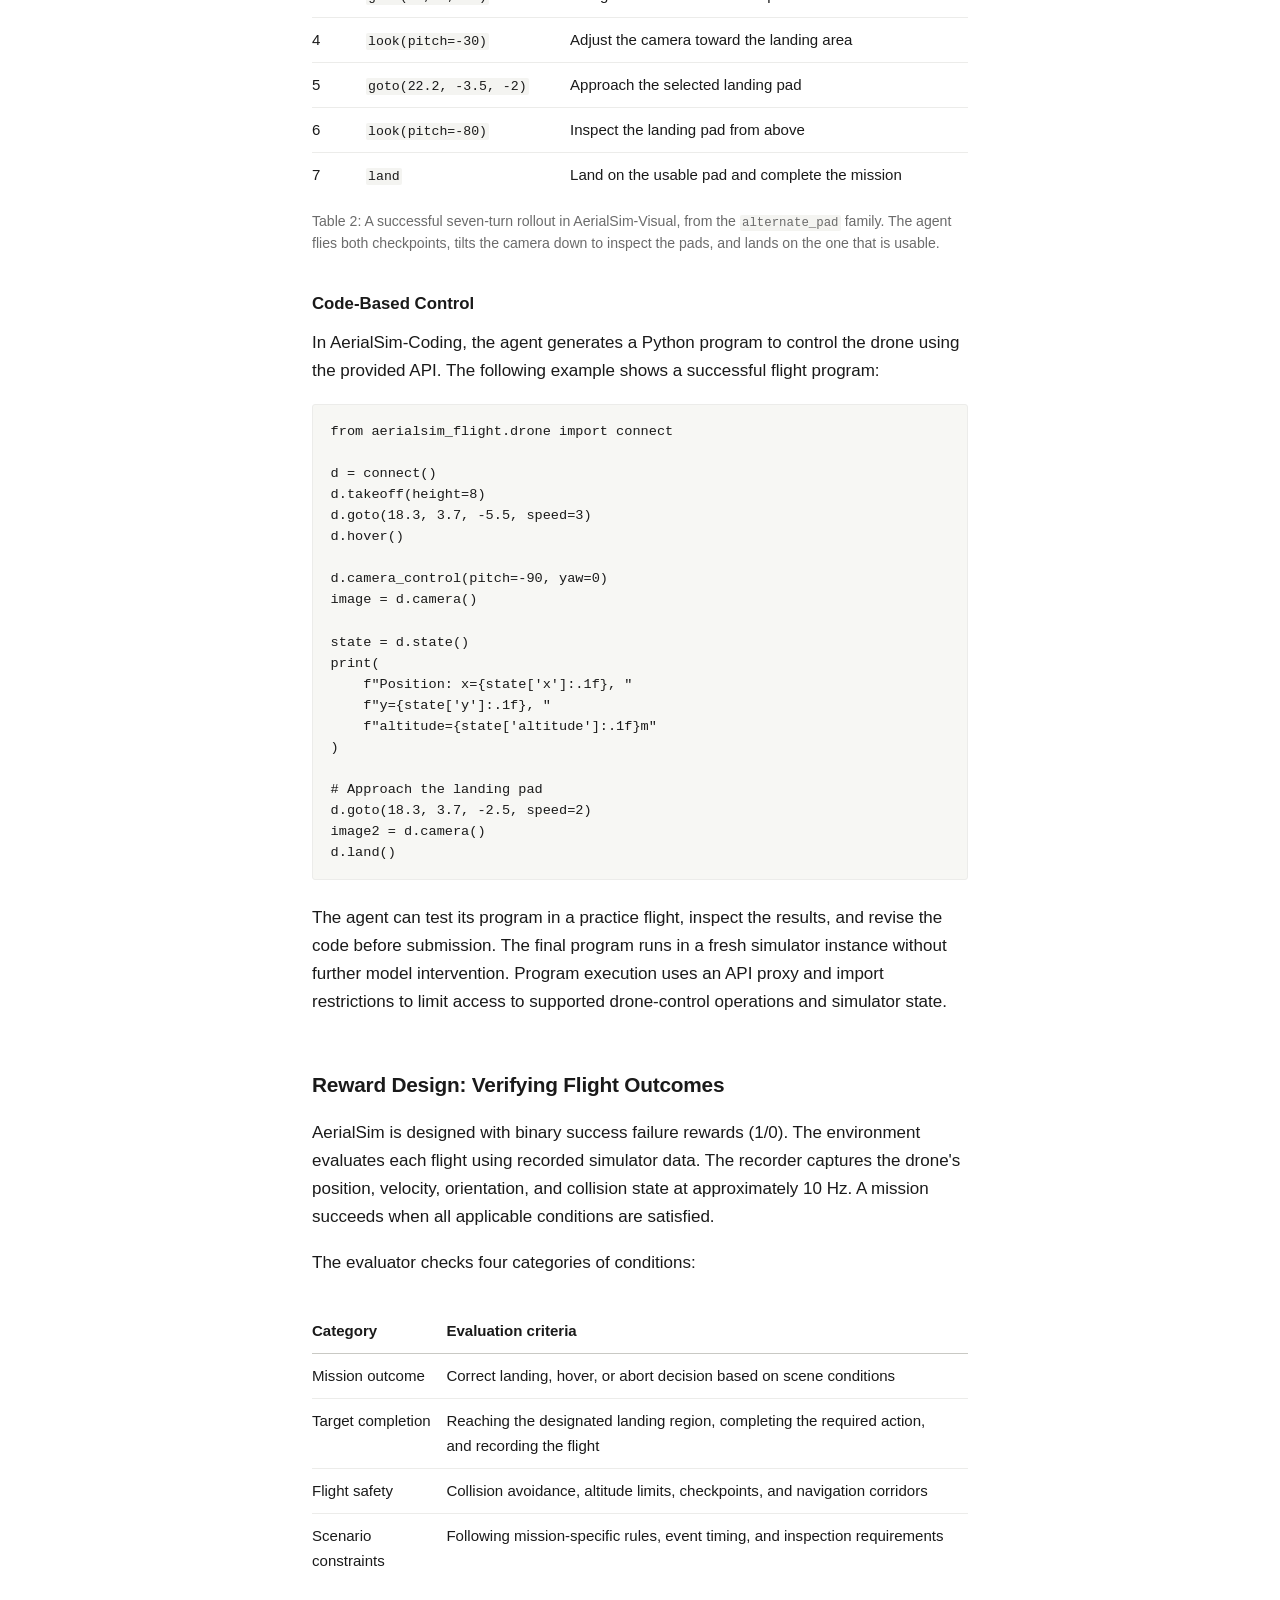
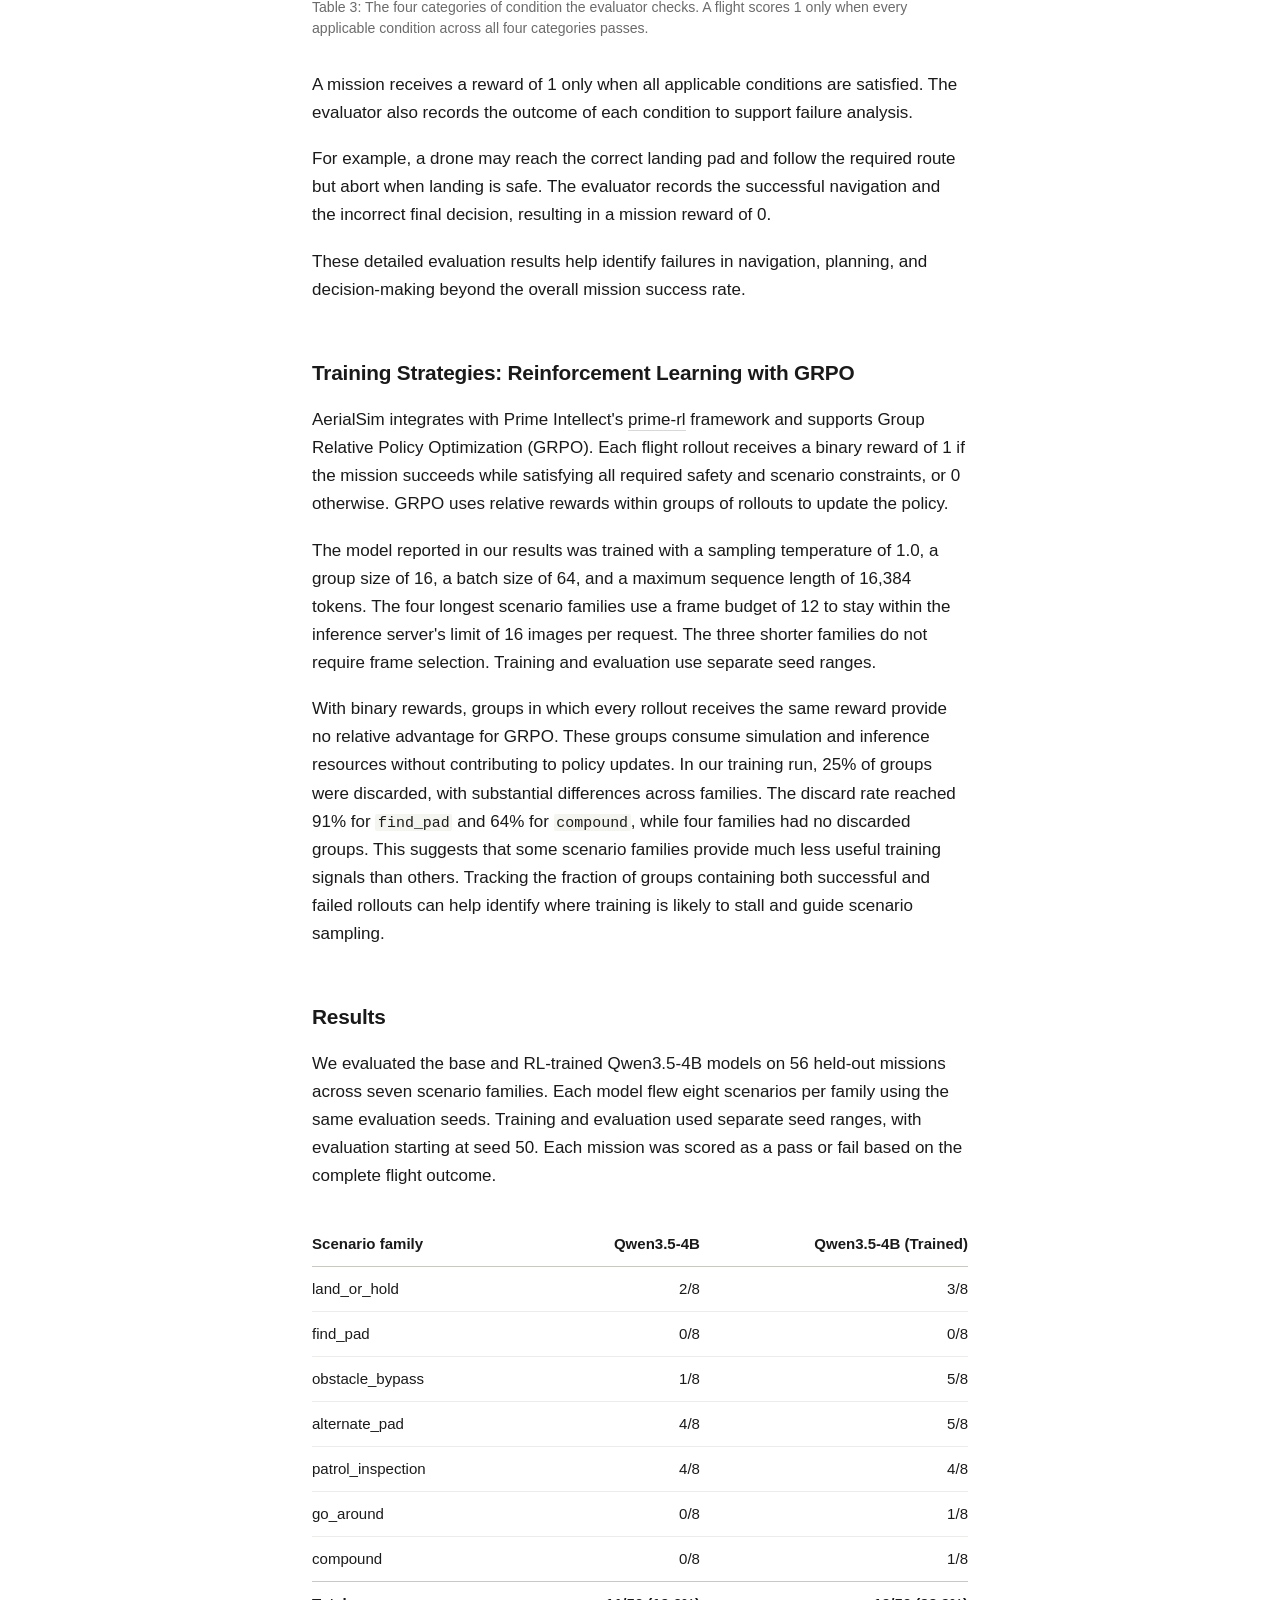
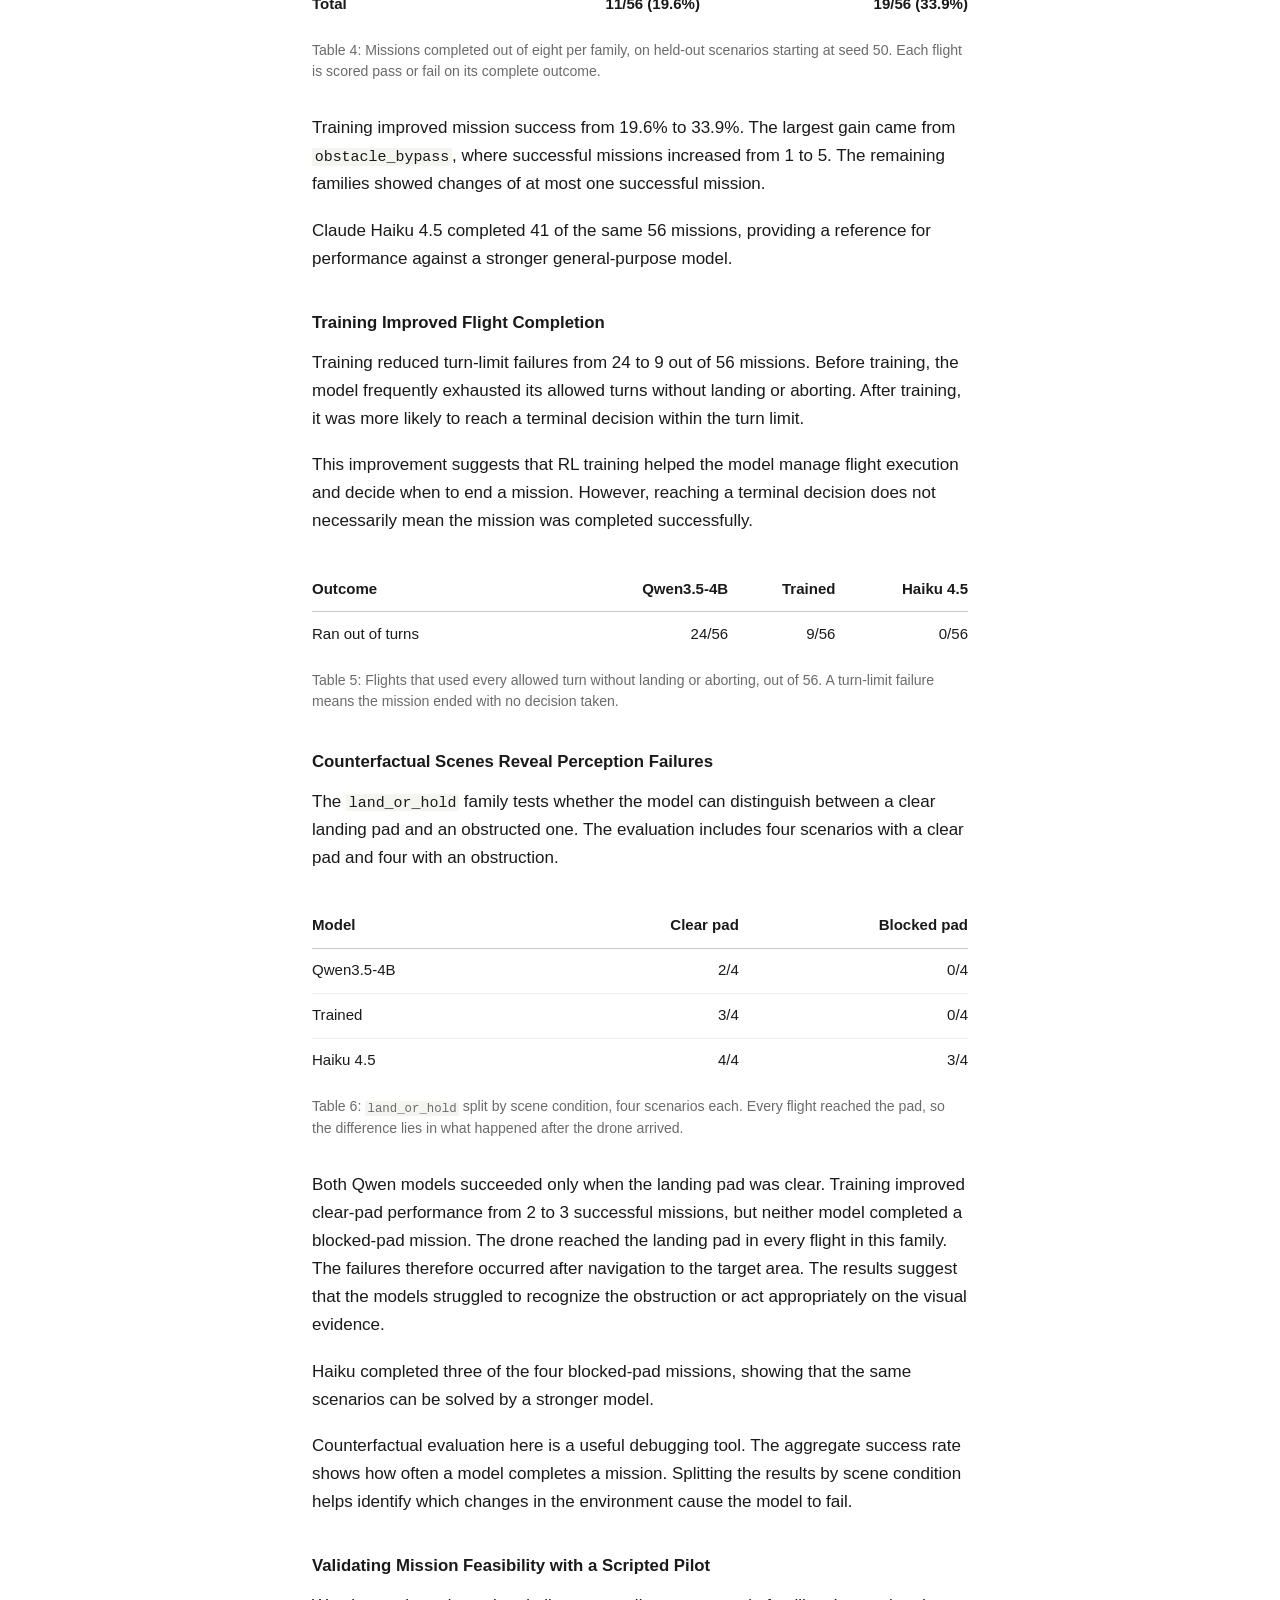
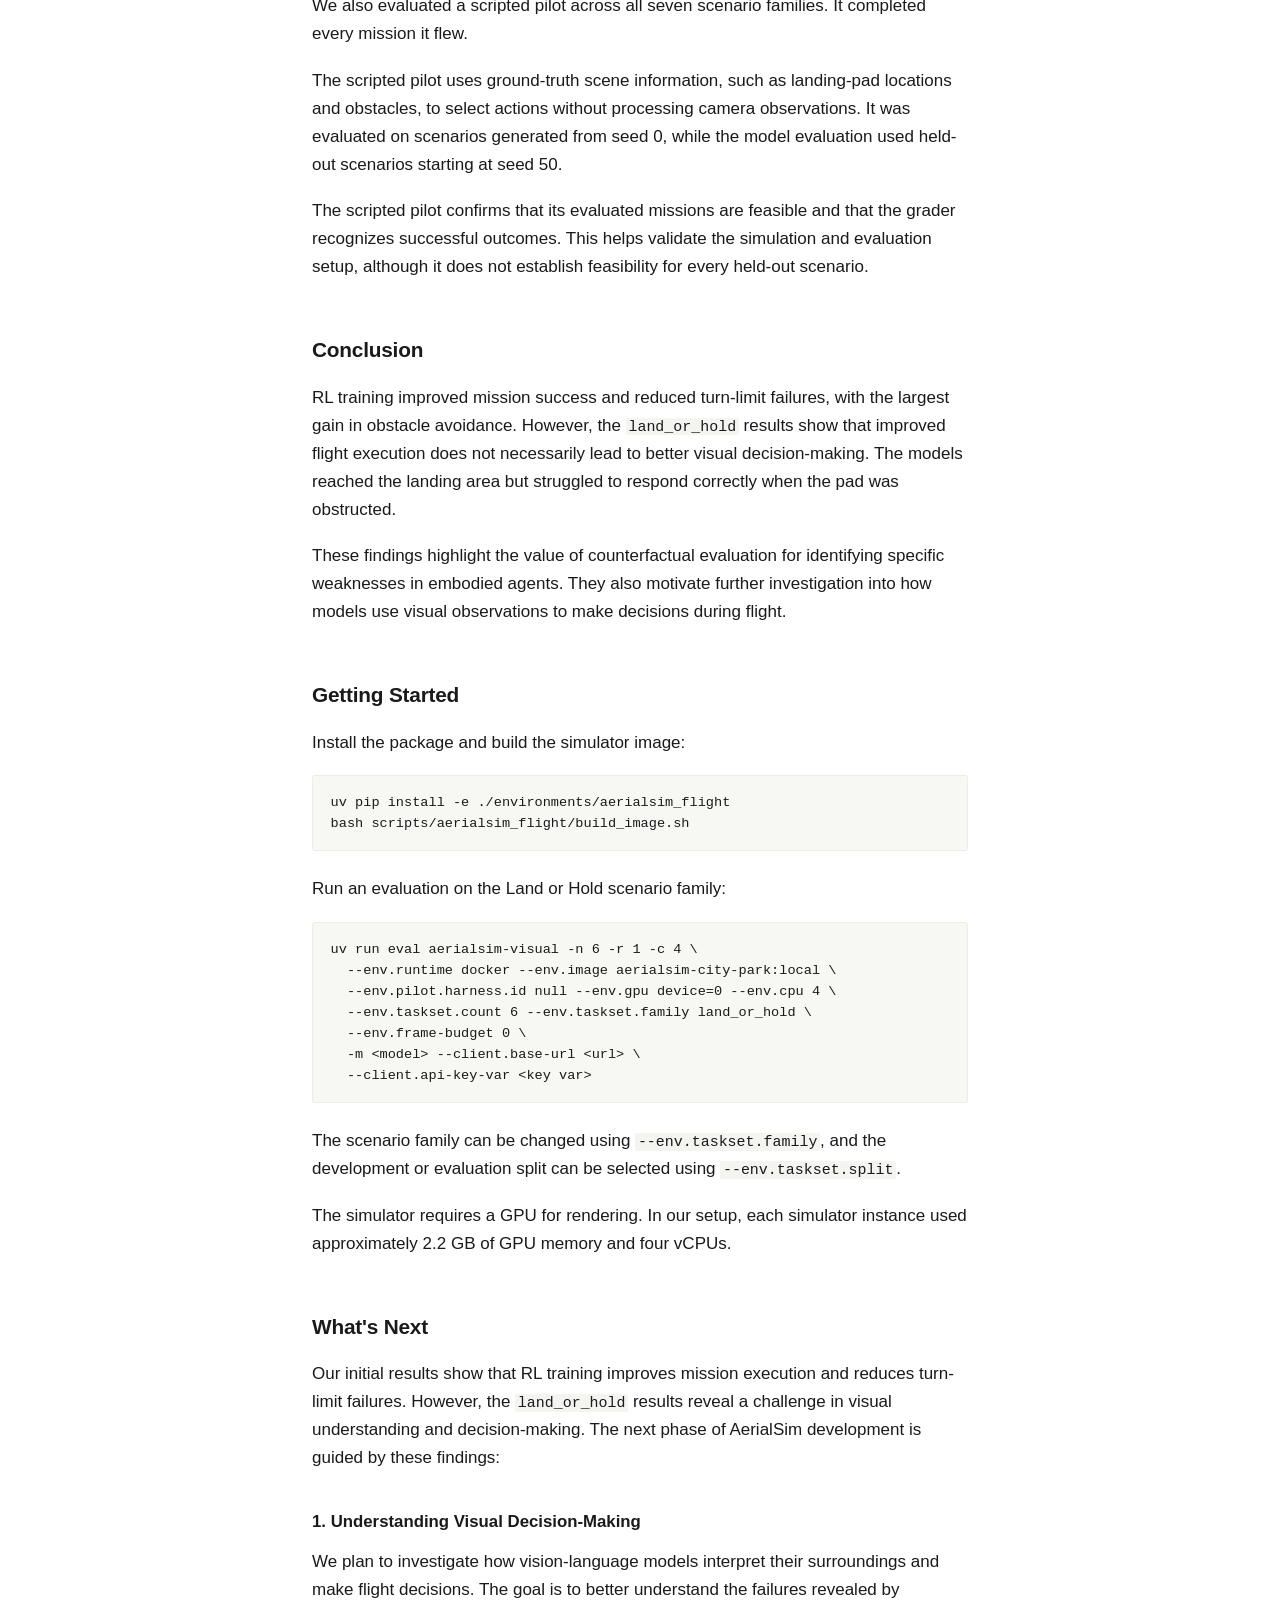
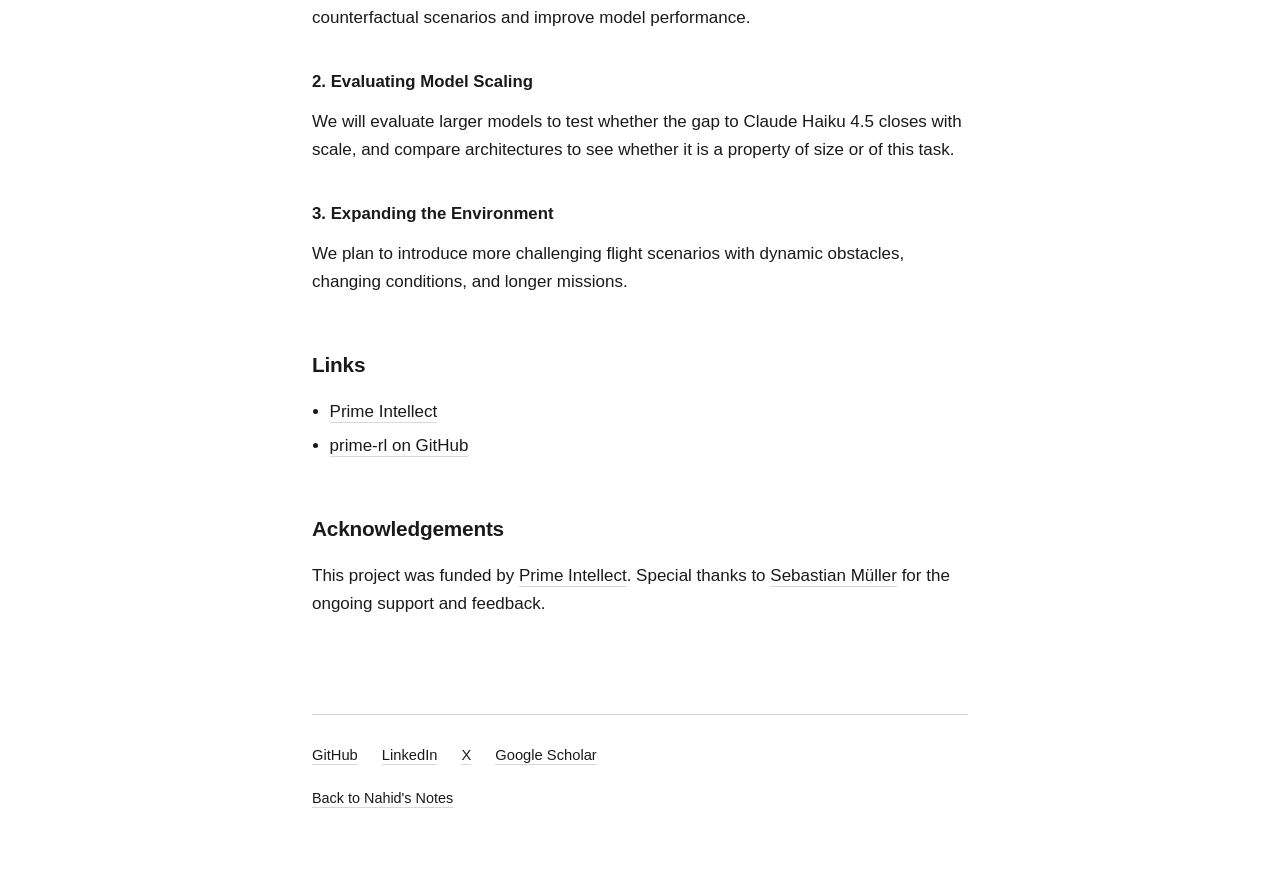
==== commit a2365941: "add an acknowledgements section to the post Co-Authored-By: Claude Opus 5 <noreply@anthropic.com>" ====
--- a/posts/aerialsim-env/index.html
+++ b/posts/aerialsim-env/index.html
@@ -316,6 +316,10 @@
   <li><a href="https://github.com/PrimeIntellect-ai/prime-rl">prime-rl on GitHub</a></li>
 </ul>
 
+<h2>Acknowledgements</h2>
+
+<p>This project was funded by <a href="https://www.primeintellect.ai/">Prime Intellect</a>. Special thanks to <a href="https://x.com/omouamoua">Sebastian Müller</a> for the ongoing support and feedback.</p>
+
 <footer>
   <ul class="links">
     <li><a href="https://github.com/nahidalam">GitHub</a></li>
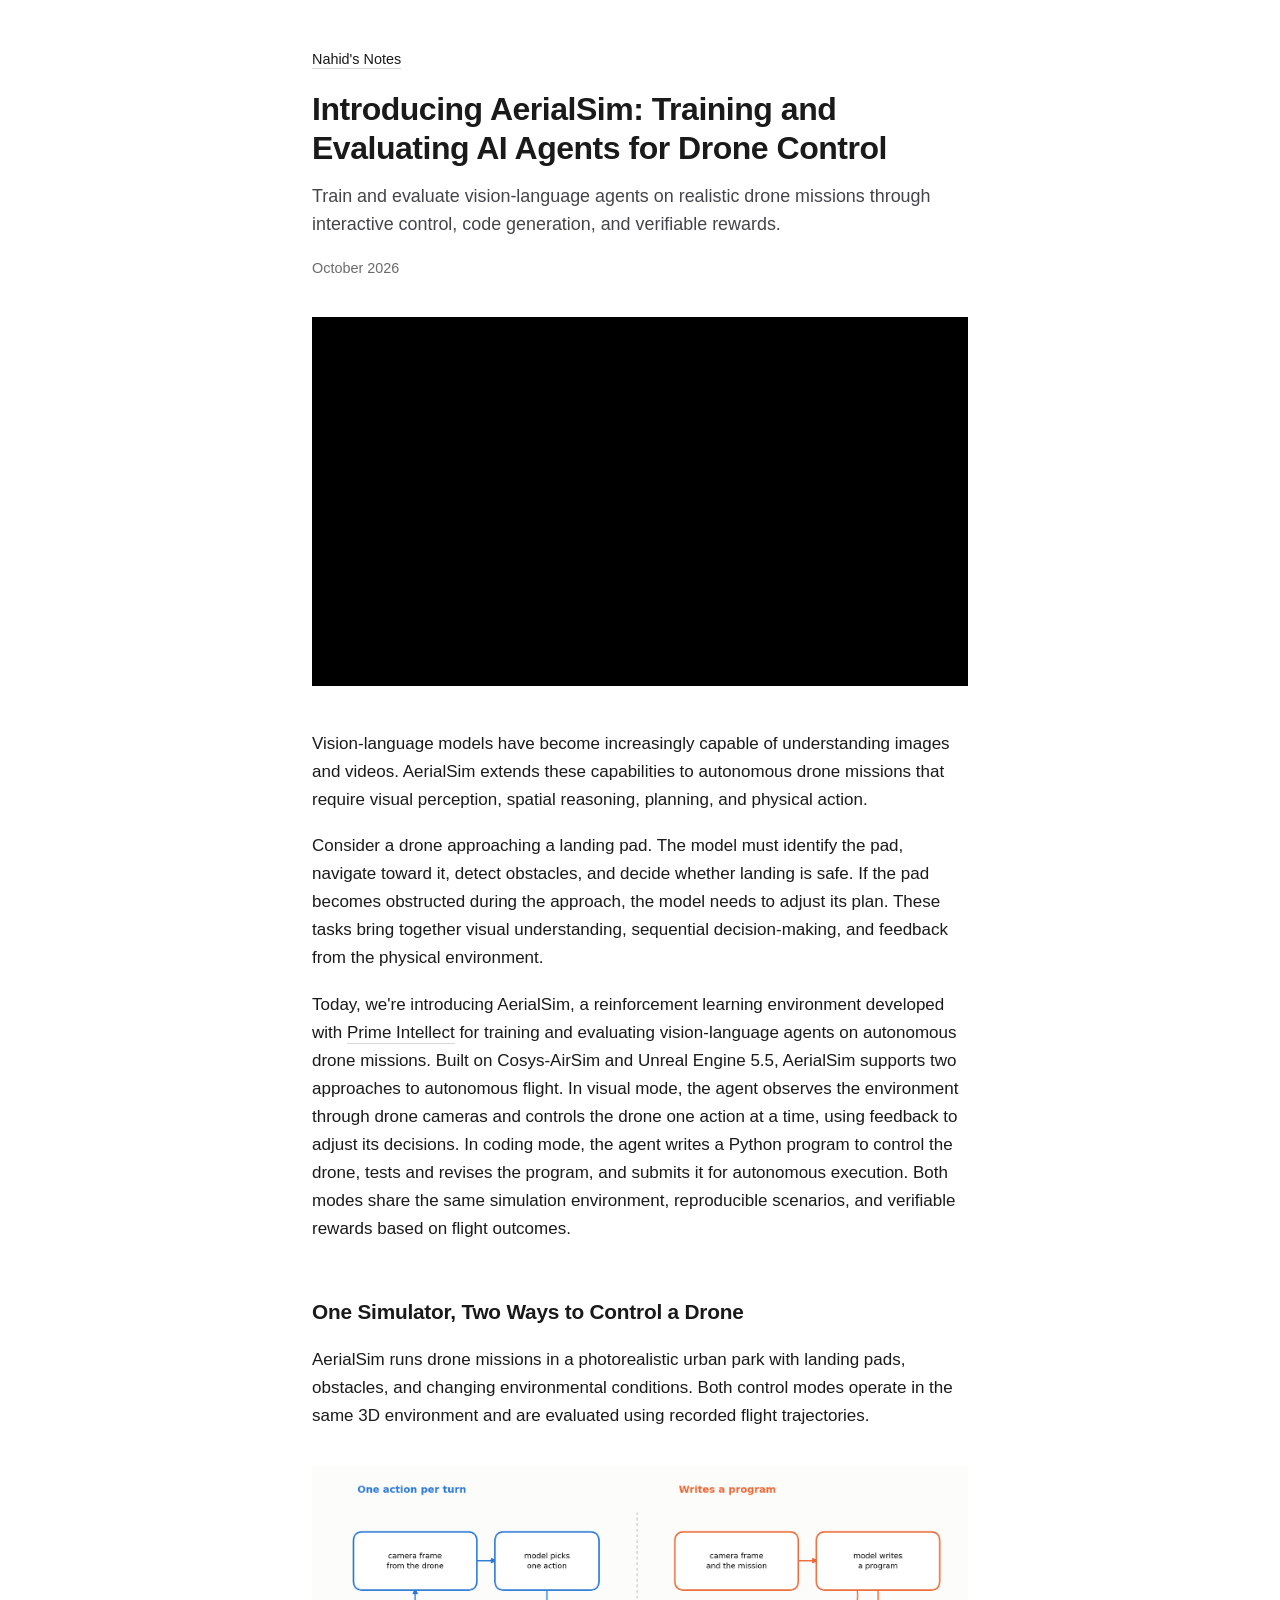
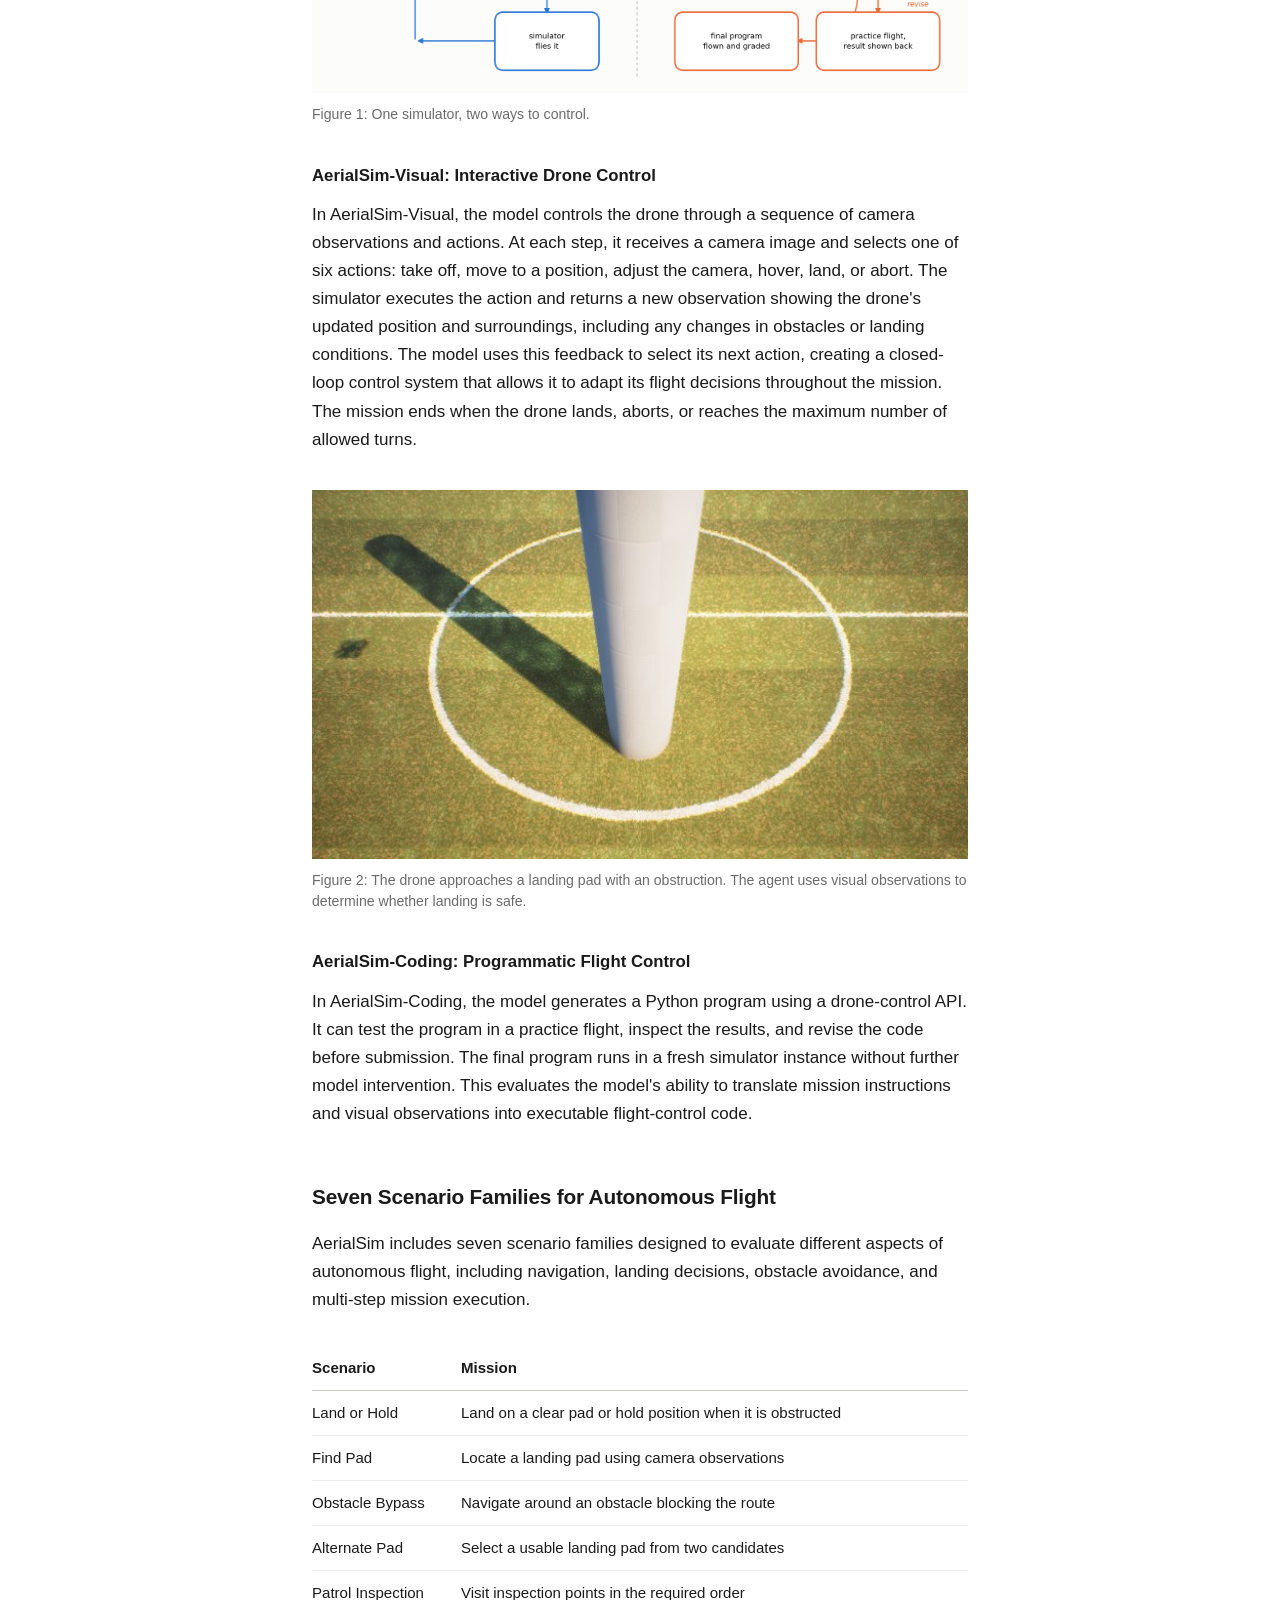
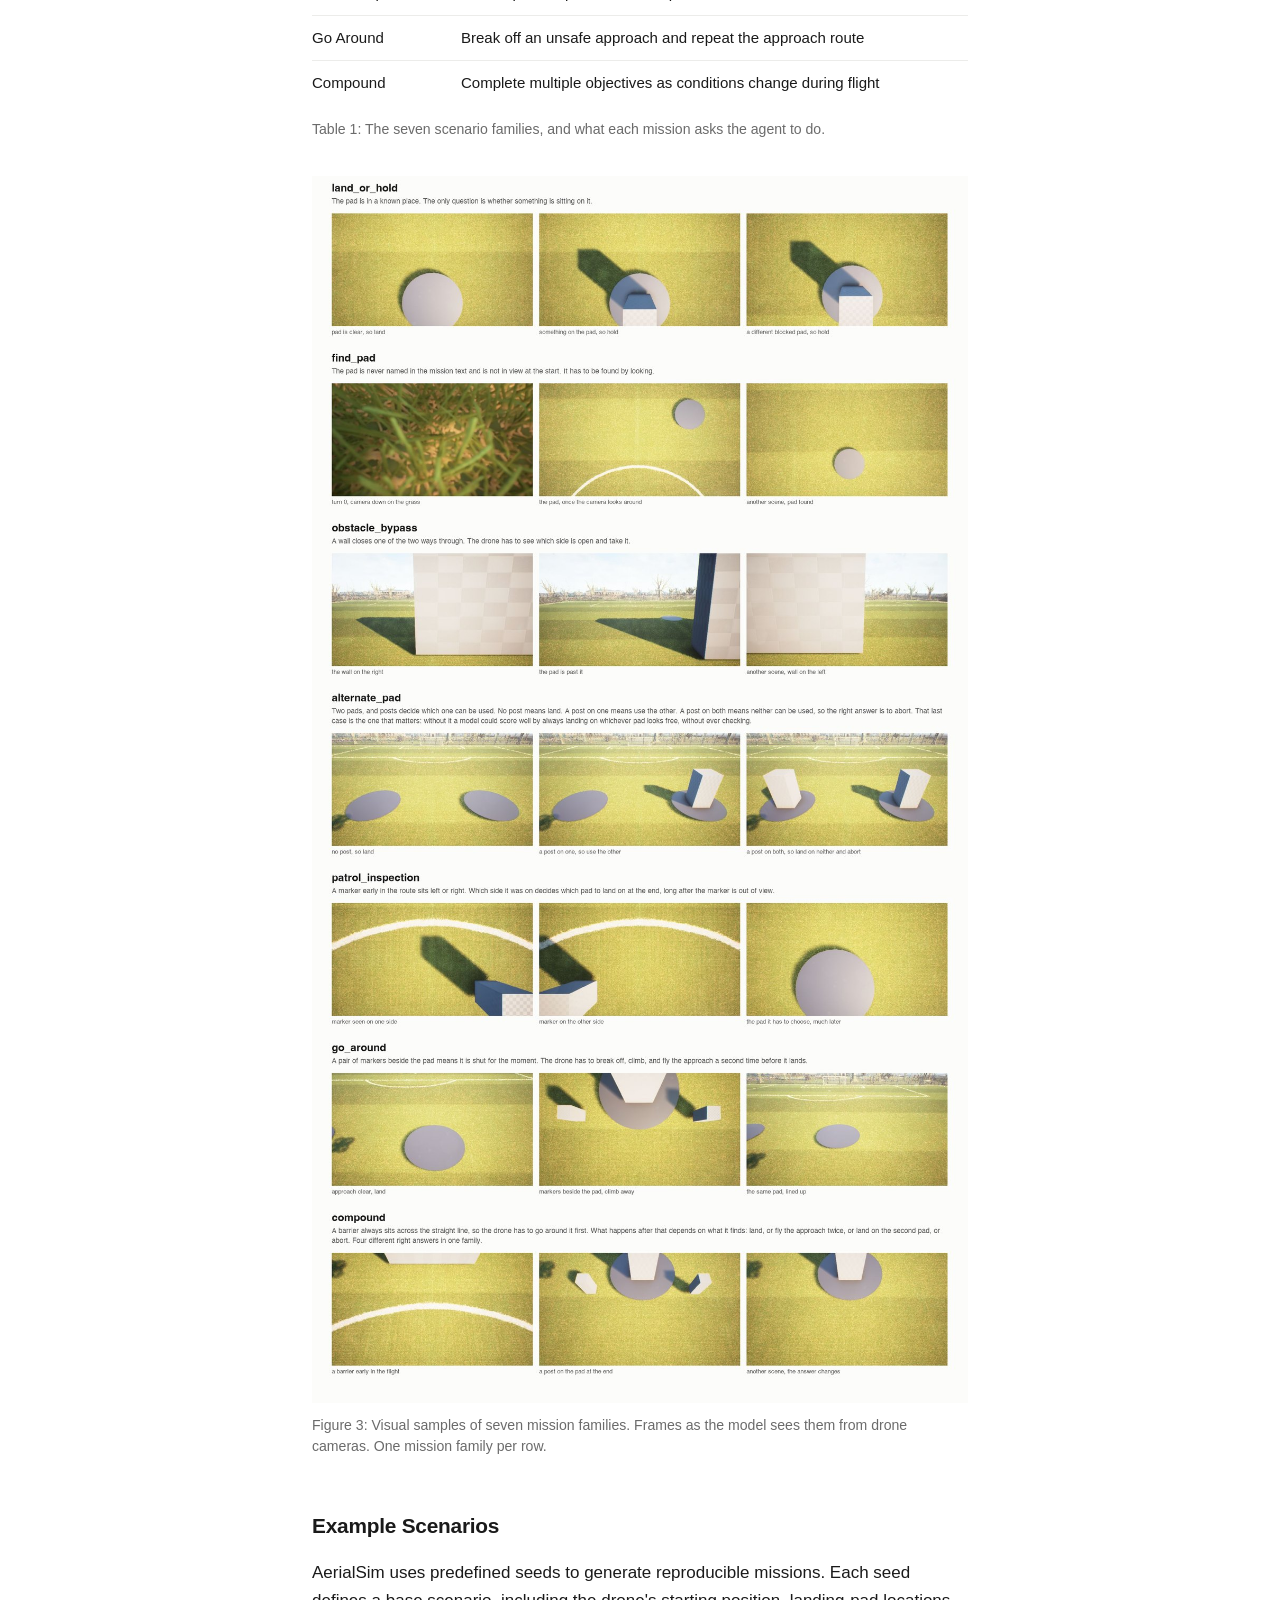
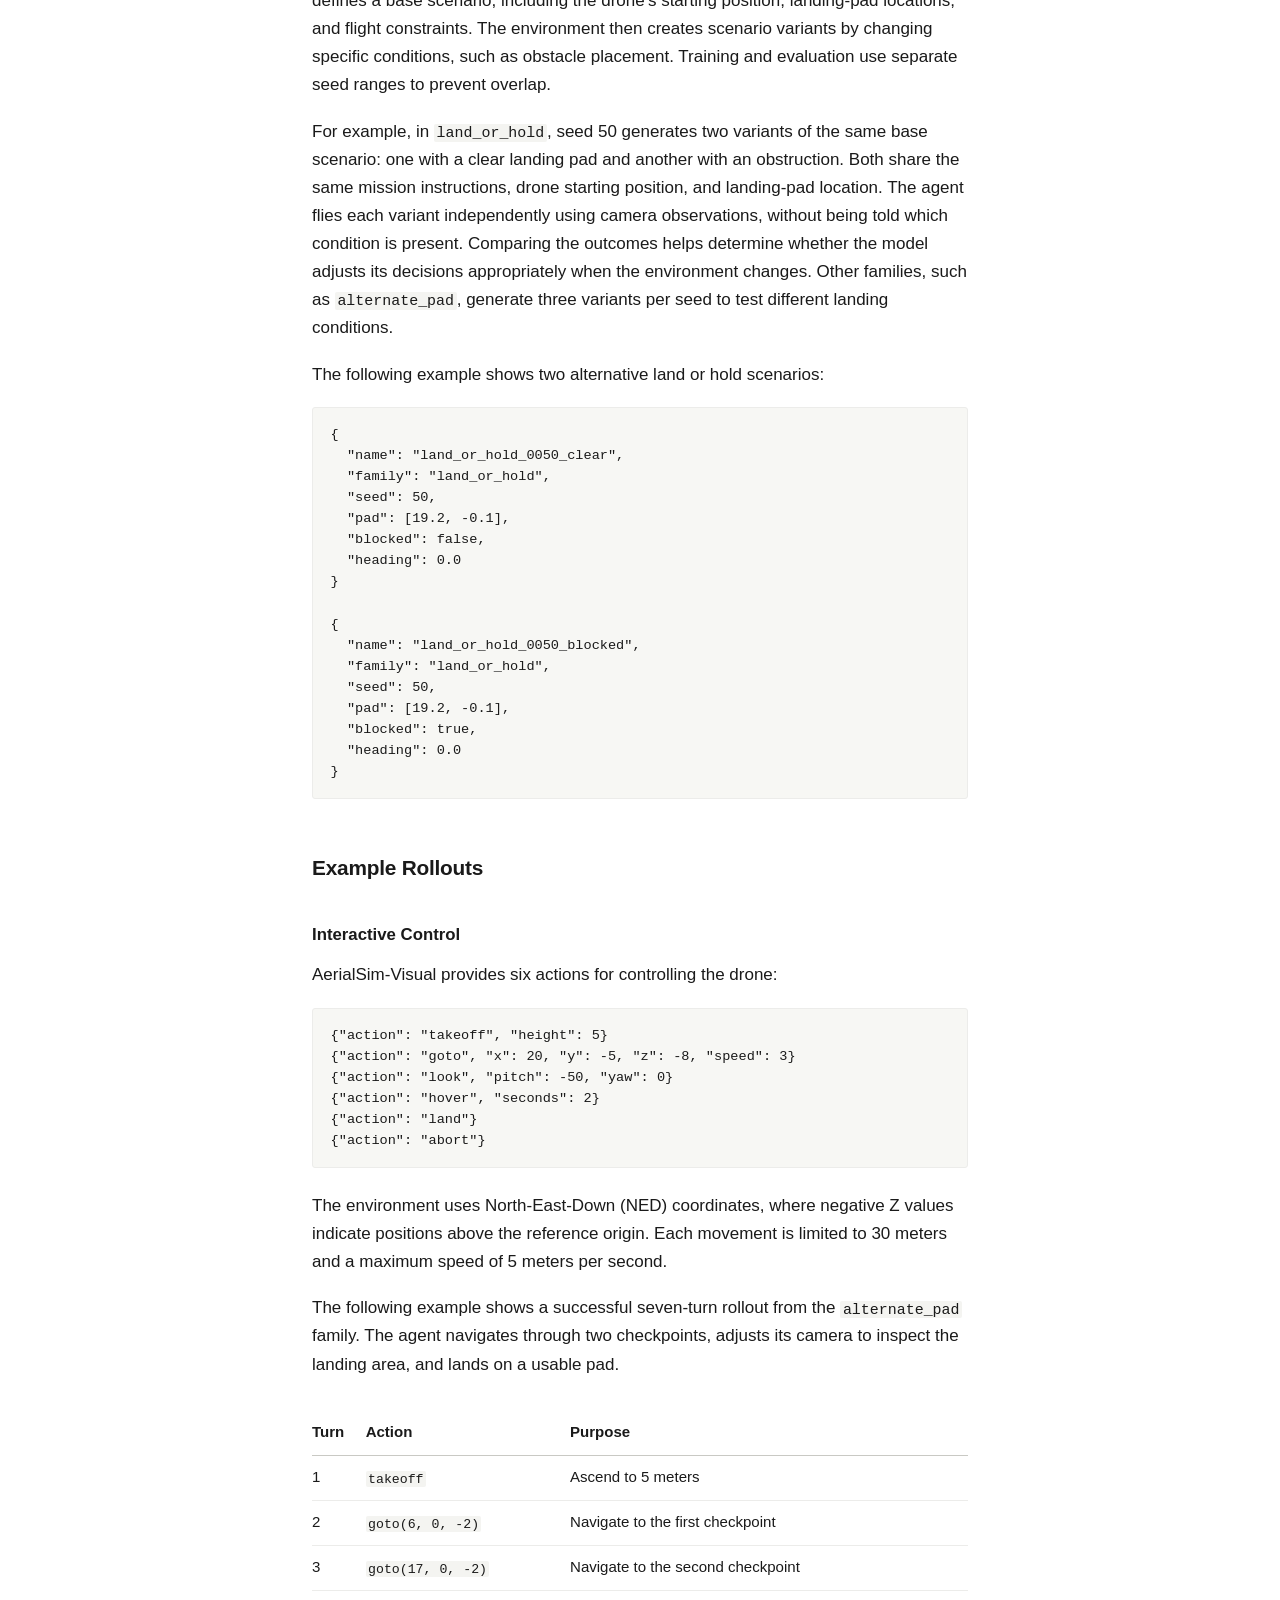
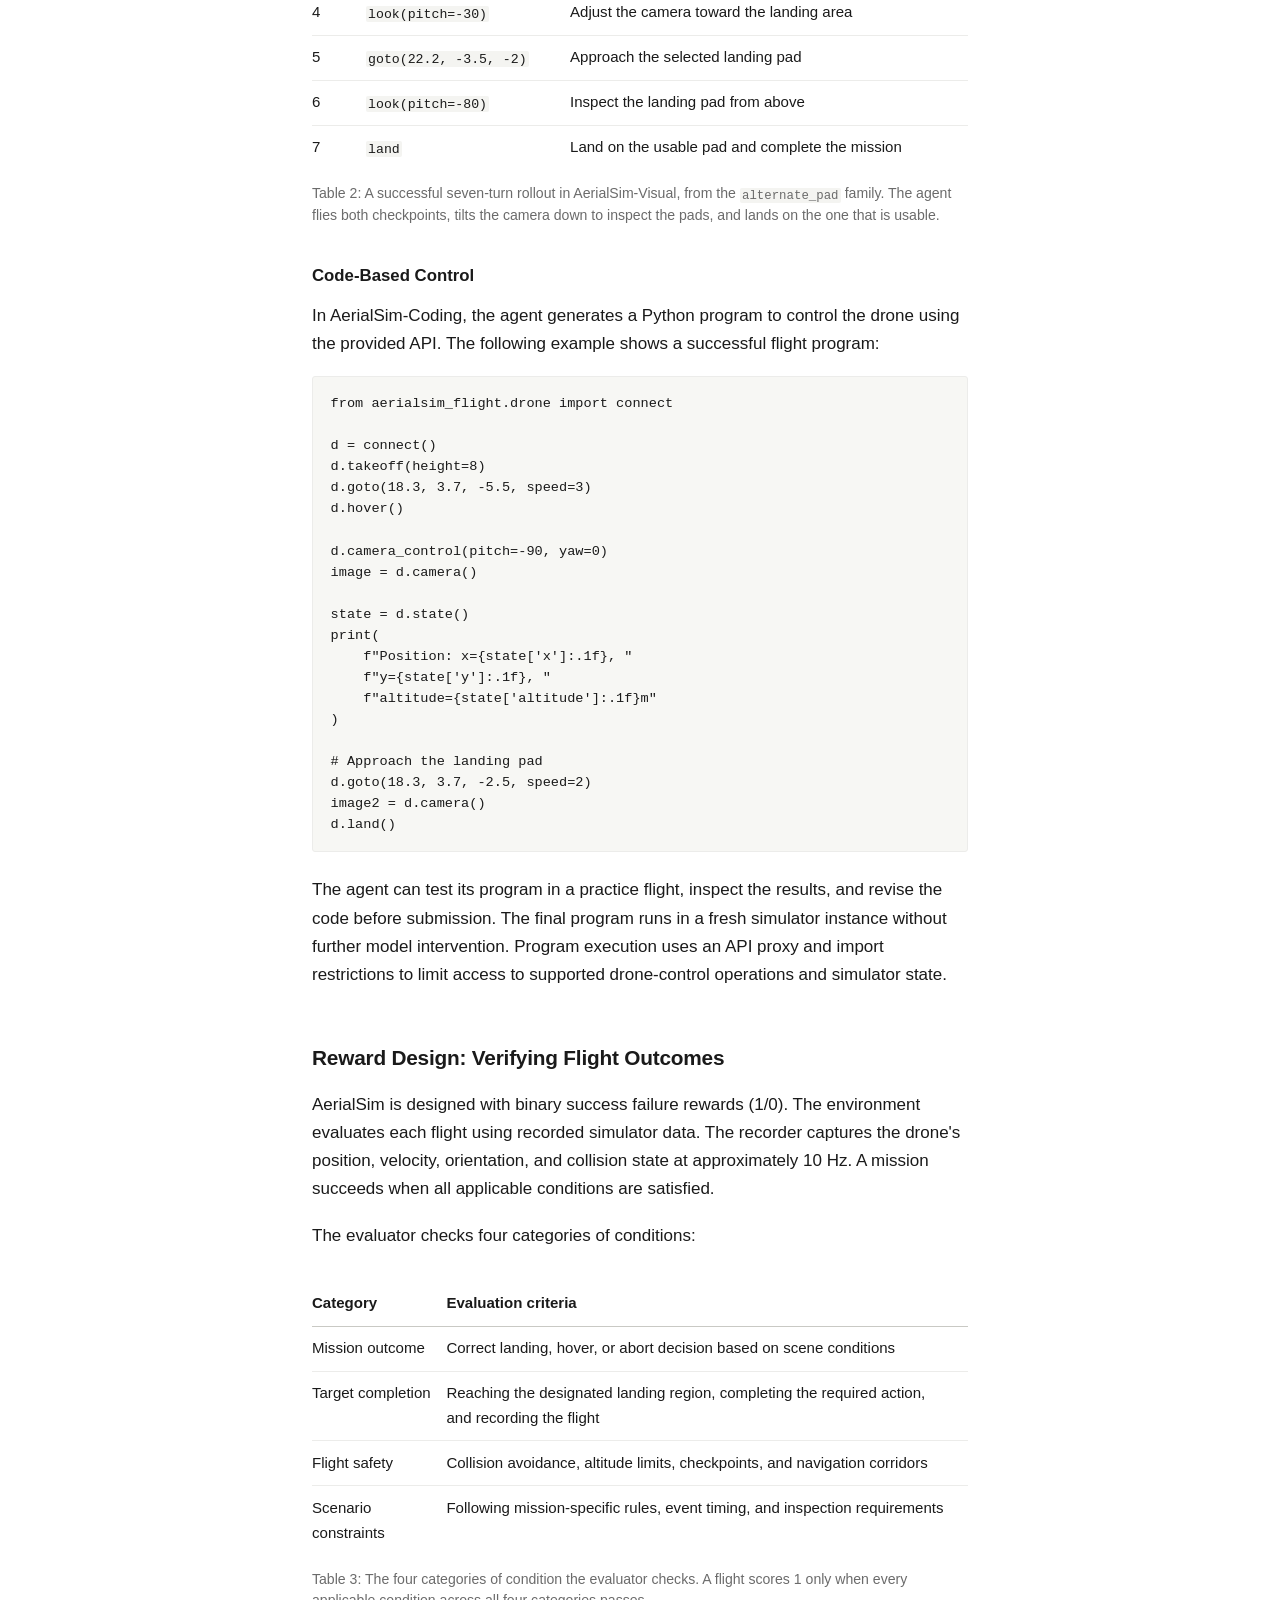
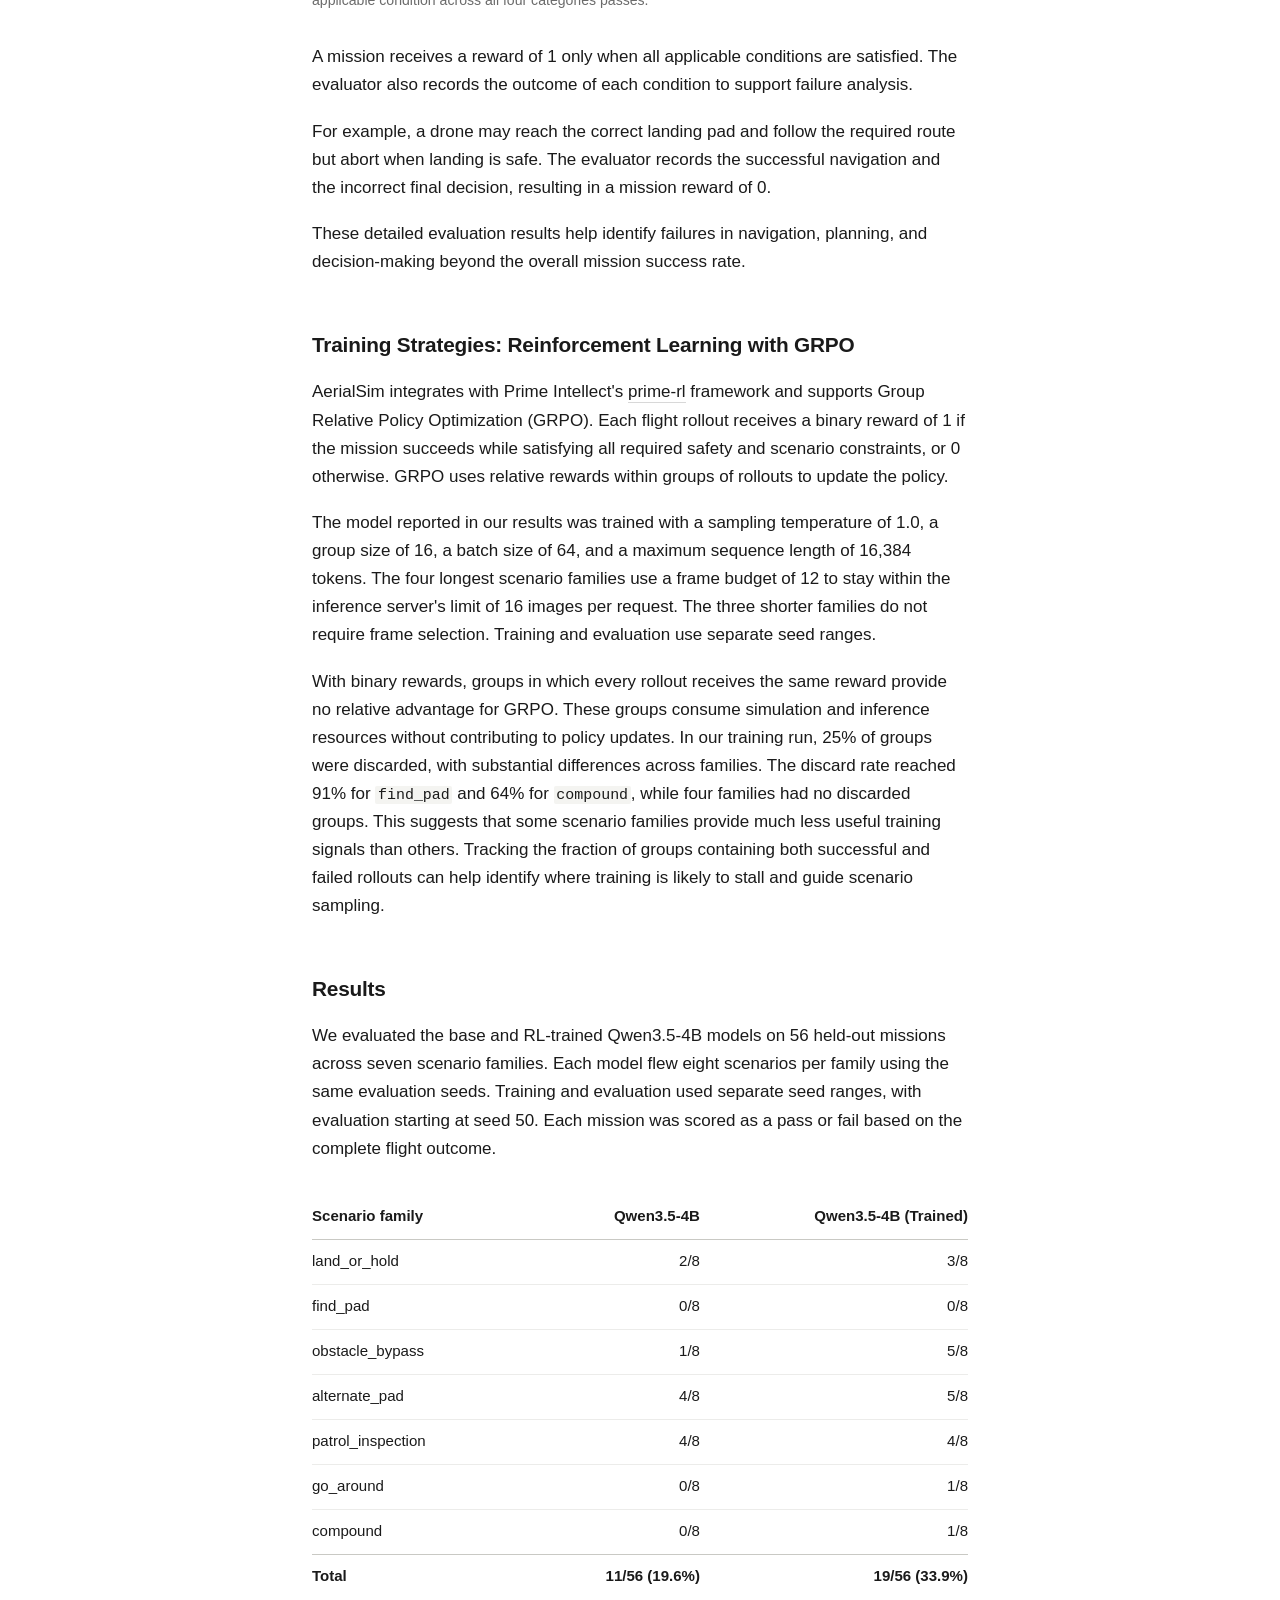
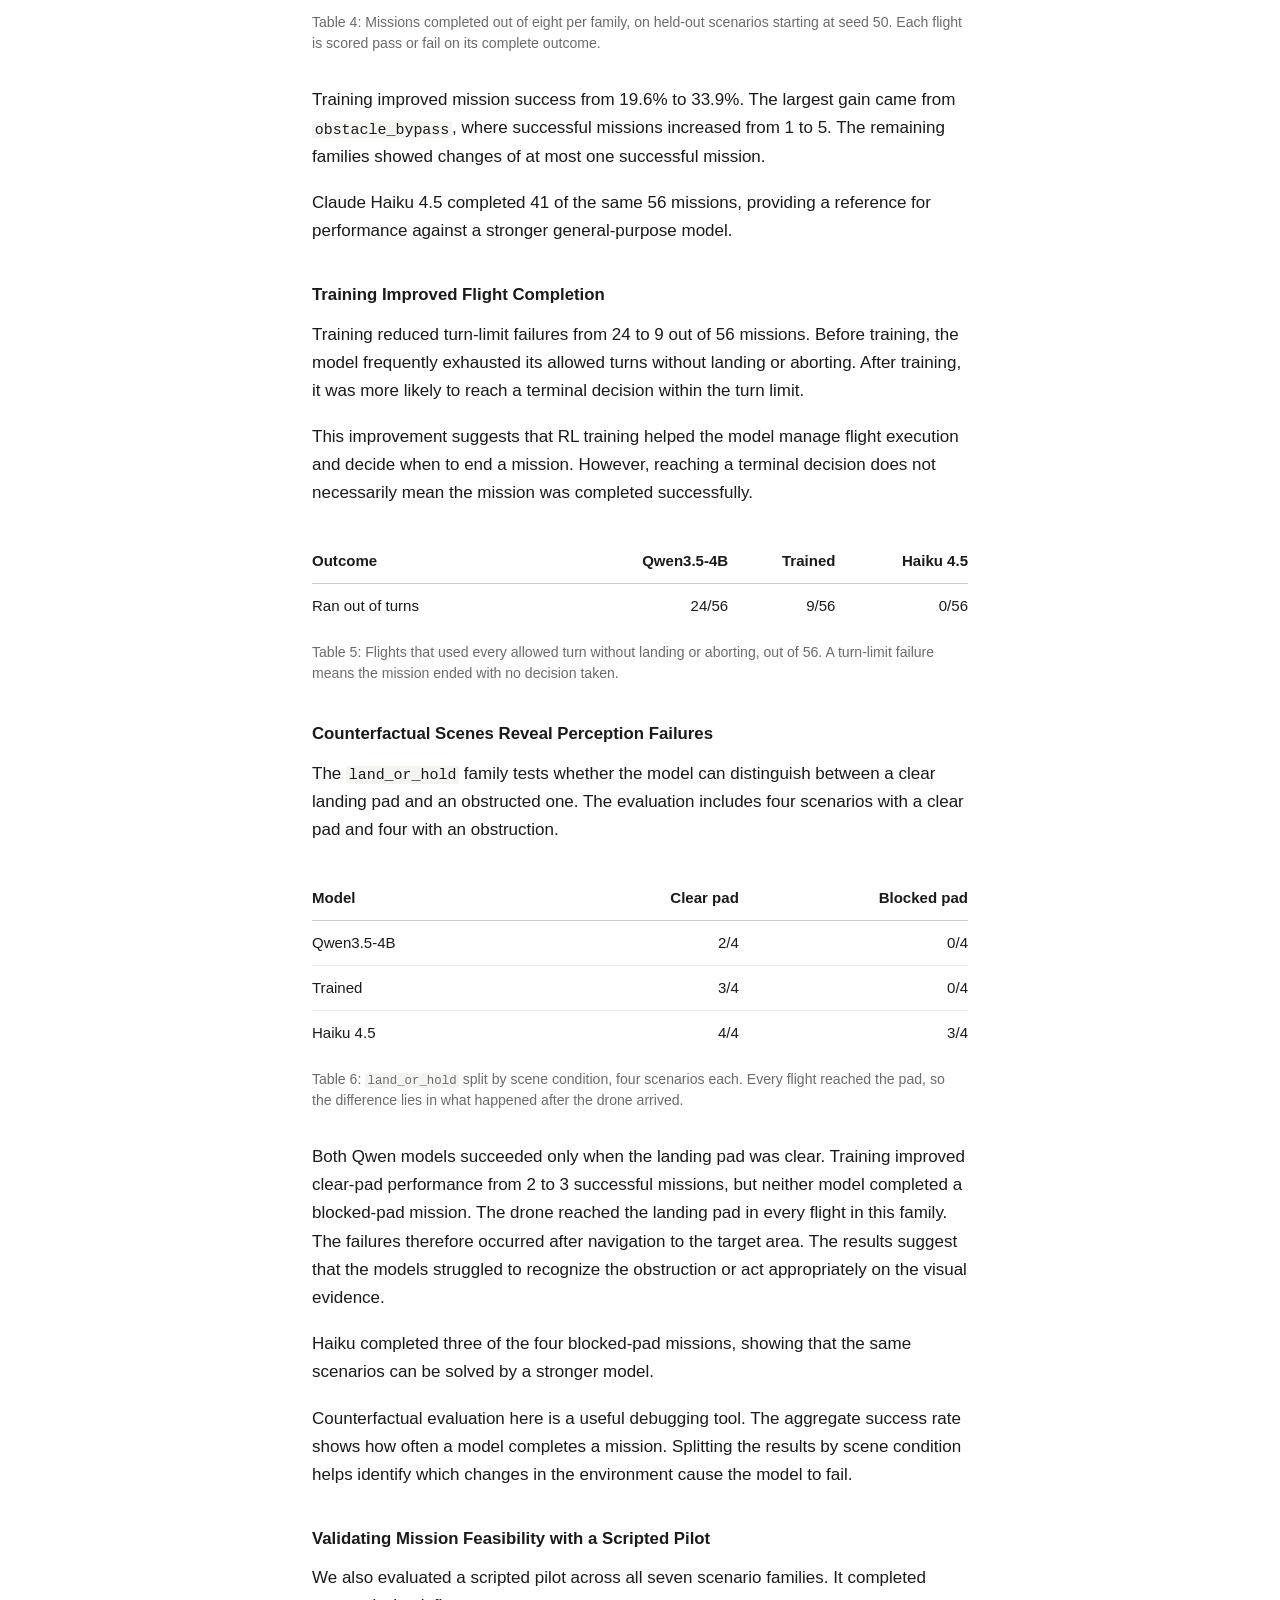
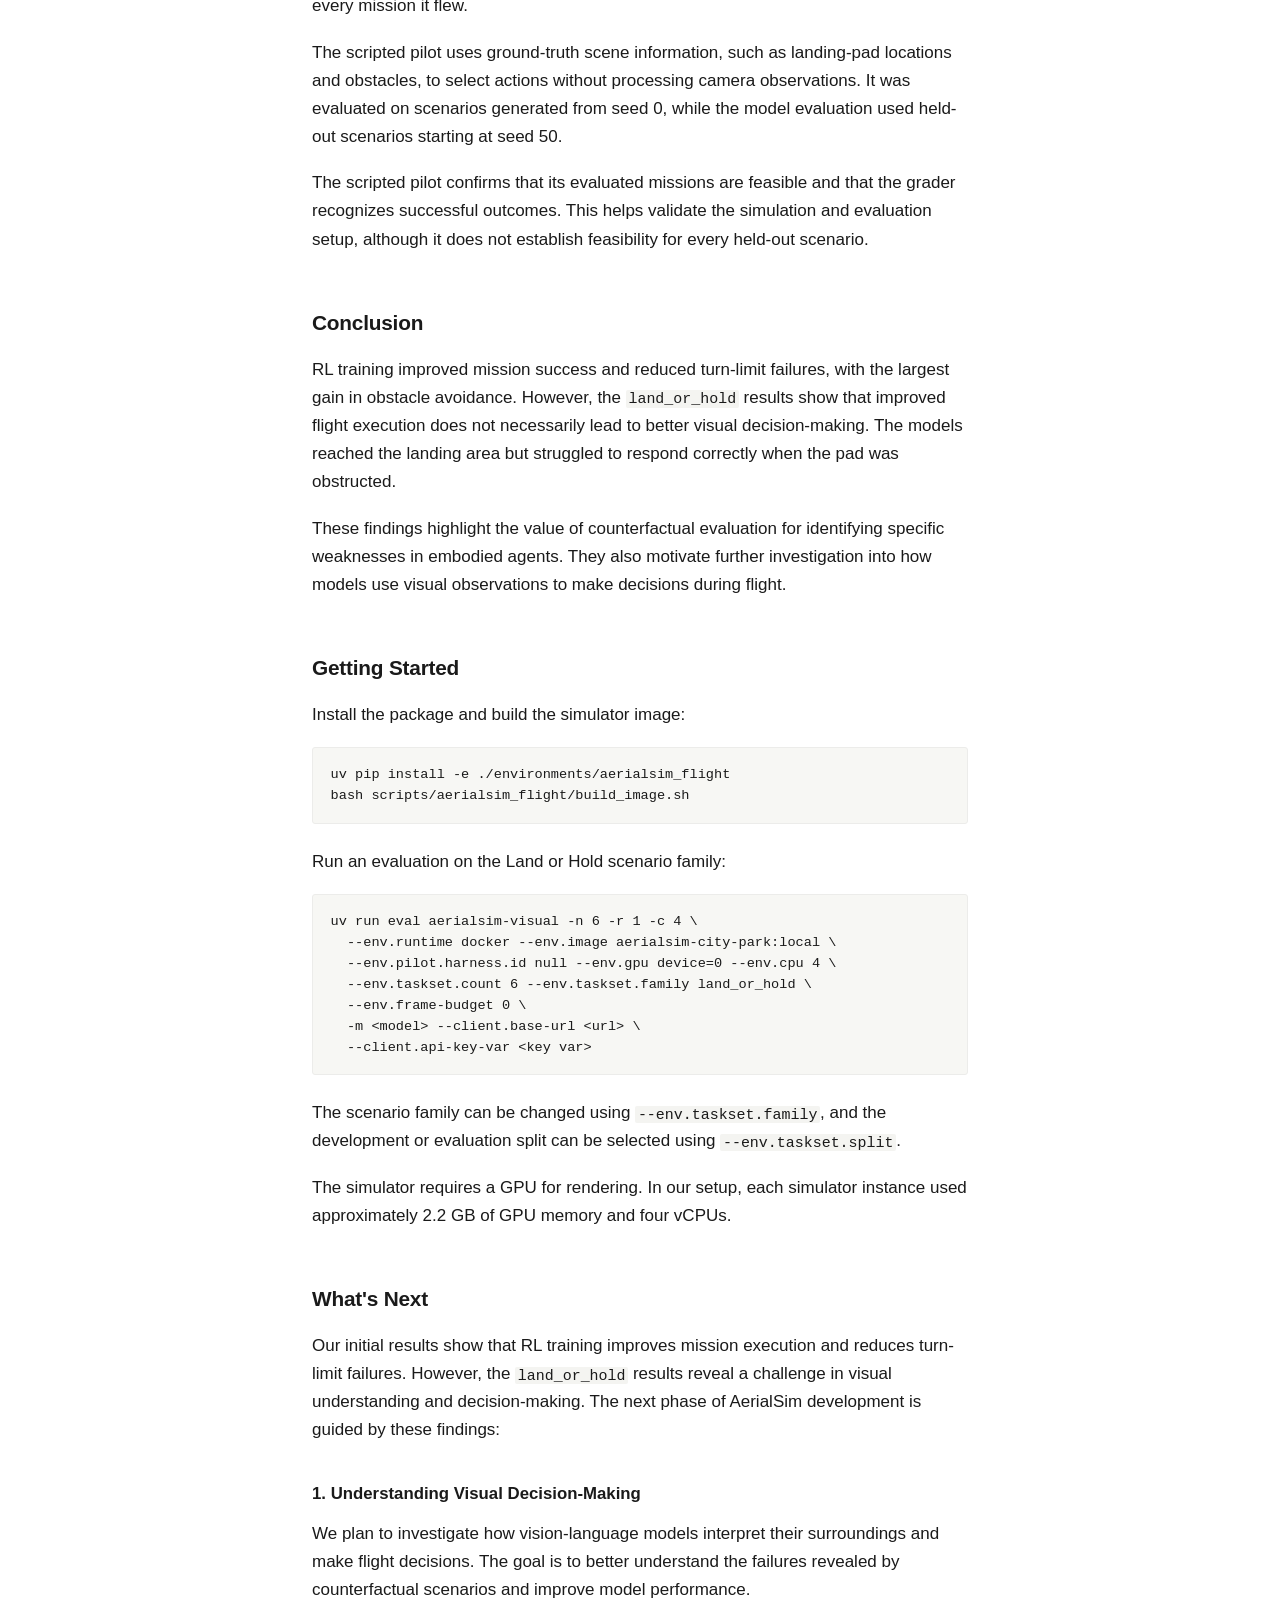
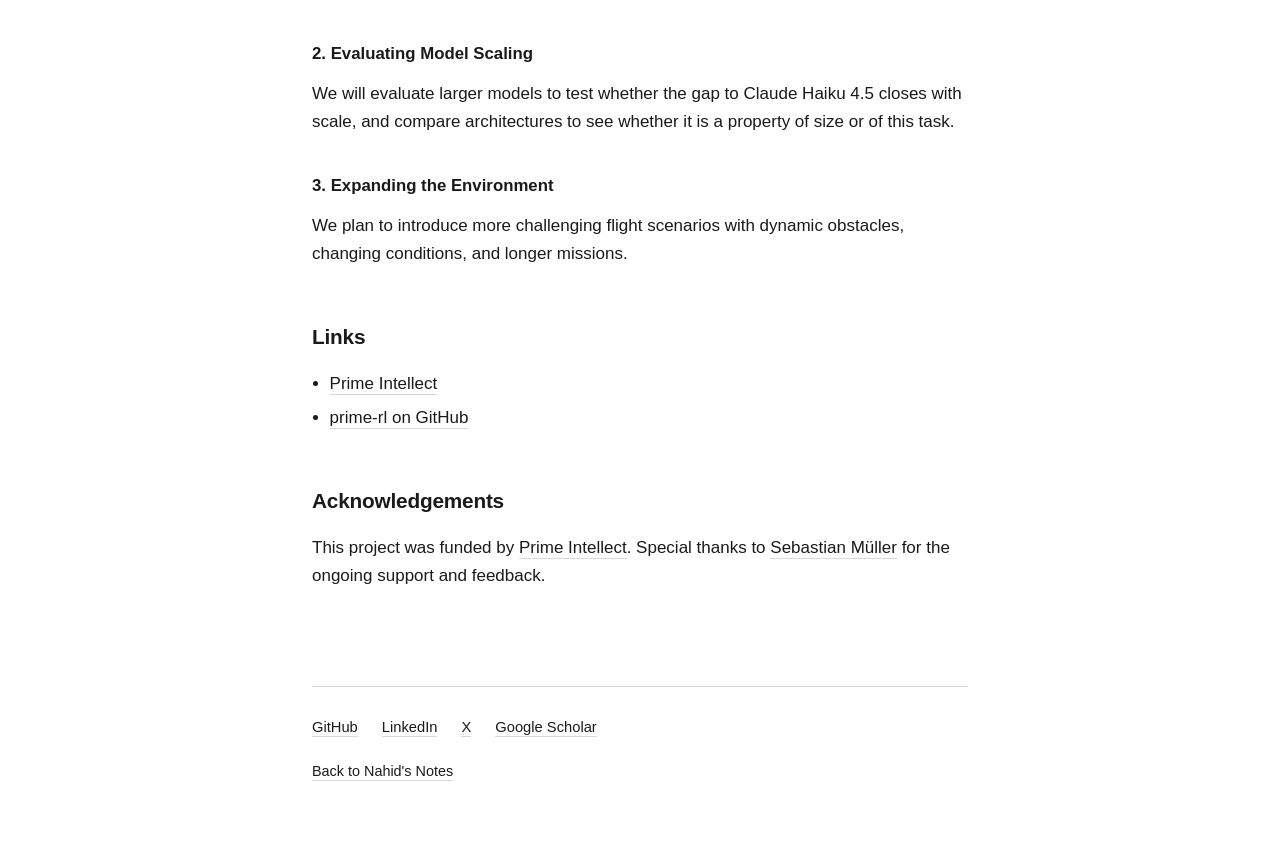
==== commit 79c33392: "put the AerialSim video in the hero slot instead of the still Embedded from youtube-nocookie in a 16" ====
--- a/posts/aerialsim-env/index.html
+++ b/posts/aerialsim-env/index.html
@@ -19,14 +19,19 @@
 </header>
 
 <figure class="hero">
-  <img src="hero.jpg" alt="A drone hovering over a grass field, with a landing pad behind it that has a white block standing on it" width="1336" height="808">
+  <div class="video">
+    <iframe src="https://www.youtube-nocookie.com/embed/v1uoPUcnL-I" title="AerialSim"
+            loading="lazy" referrerpolicy="strict-origin-when-cross-origin"
+            allow="accelerometer; clipboard-write; encrypted-media; gyroscope; picture-in-picture; web-share"
+            allowfullscreen></iframe>
+  </div>
 </figure>
 
 <p>Vision-language models have become increasingly capable of understanding images and videos. AerialSim extends these capabilities to autonomous drone missions that require visual perception, spatial reasoning, planning, and physical action.</p>
 
 <p>Consider a drone approaching a landing pad. The model must identify the pad, navigate toward it, detect obstacles, and decide whether landing is safe. If the pad becomes obstructed during the approach, the model needs to adjust its plan. These tasks bring together visual understanding, sequential decision-making, and feedback from the physical environment.</p>
 
-<p>Today, we're introducing AerialSim, a reinforcement learning environment developed with <a href="http://www.primeintellect.ai/">Prime Intellect</a> for training and evaluating vision-language agents on autonomous drone missions. Built on Cosys-AirSim and Unreal Engine 5.5, AerialSim supports two approaches to autonomous flight. In visual mode, the agent observes the environment through drone cameras and controls the drone one action at a time, using feedback to adjust its decisions. In coding mode, the agent writes a Python program to control the drone, tests and revises the program, and submits it for autonomous execution. Both modes share the same simulation environment, reproducible scenarios, and verifiable rewards based on flight outcomes.</p>
+<p>Today, we're introducing AerialSim, a reinforcement learning environment developed with <a href="https://www.primeintellect.ai/">Prime Intellect</a> for training and evaluating vision-language agents on autonomous drone missions. Built on Cosys-AirSim and Unreal Engine 5.5, AerialSim supports two approaches to autonomous flight. In visual mode, the agent observes the environment through drone cameras and controls the drone one action at a time, using feedback to adjust its decisions. In coding mode, the agent writes a Python program to control the drone, tests and revises the program, and submits it for autonomous execution. Both modes share the same simulation environment, reproducible scenarios, and verifiable rewards based on flight outcomes.</p>
 
 <h2>One Simulator, Two Ways to Control a Drone</h2>
 
@@ -312,7 +317,7 @@
 <h2>Links</h2>
 
 <ul class="linklist">
-  <li><a href="http://www.primeintellect.ai/">Prime Intellect</a></li>
+  <li><a href="https://www.primeintellect.ai/">Prime Intellect</a></li>
   <li><a href="https://github.com/PrimeIntellect-ai/prime-rl">prime-rl on GitHub</a></li>
 </ul>
 
--- a/style.css
+++ b/style.css
@@ -194,6 +194,20 @@
 /* figures */
 
 figure { margin: 2.25rem 0; }
+
+.video {
+  position: relative;
+  aspect-ratio: 16 / 9;
+  background: #000;
+}
+
+.video iframe {
+  position: absolute;
+  inset: 0;
+  width: 100%;
+  height: 100%;
+  border: 0;
+}
 
 figure img {
   display: block;
